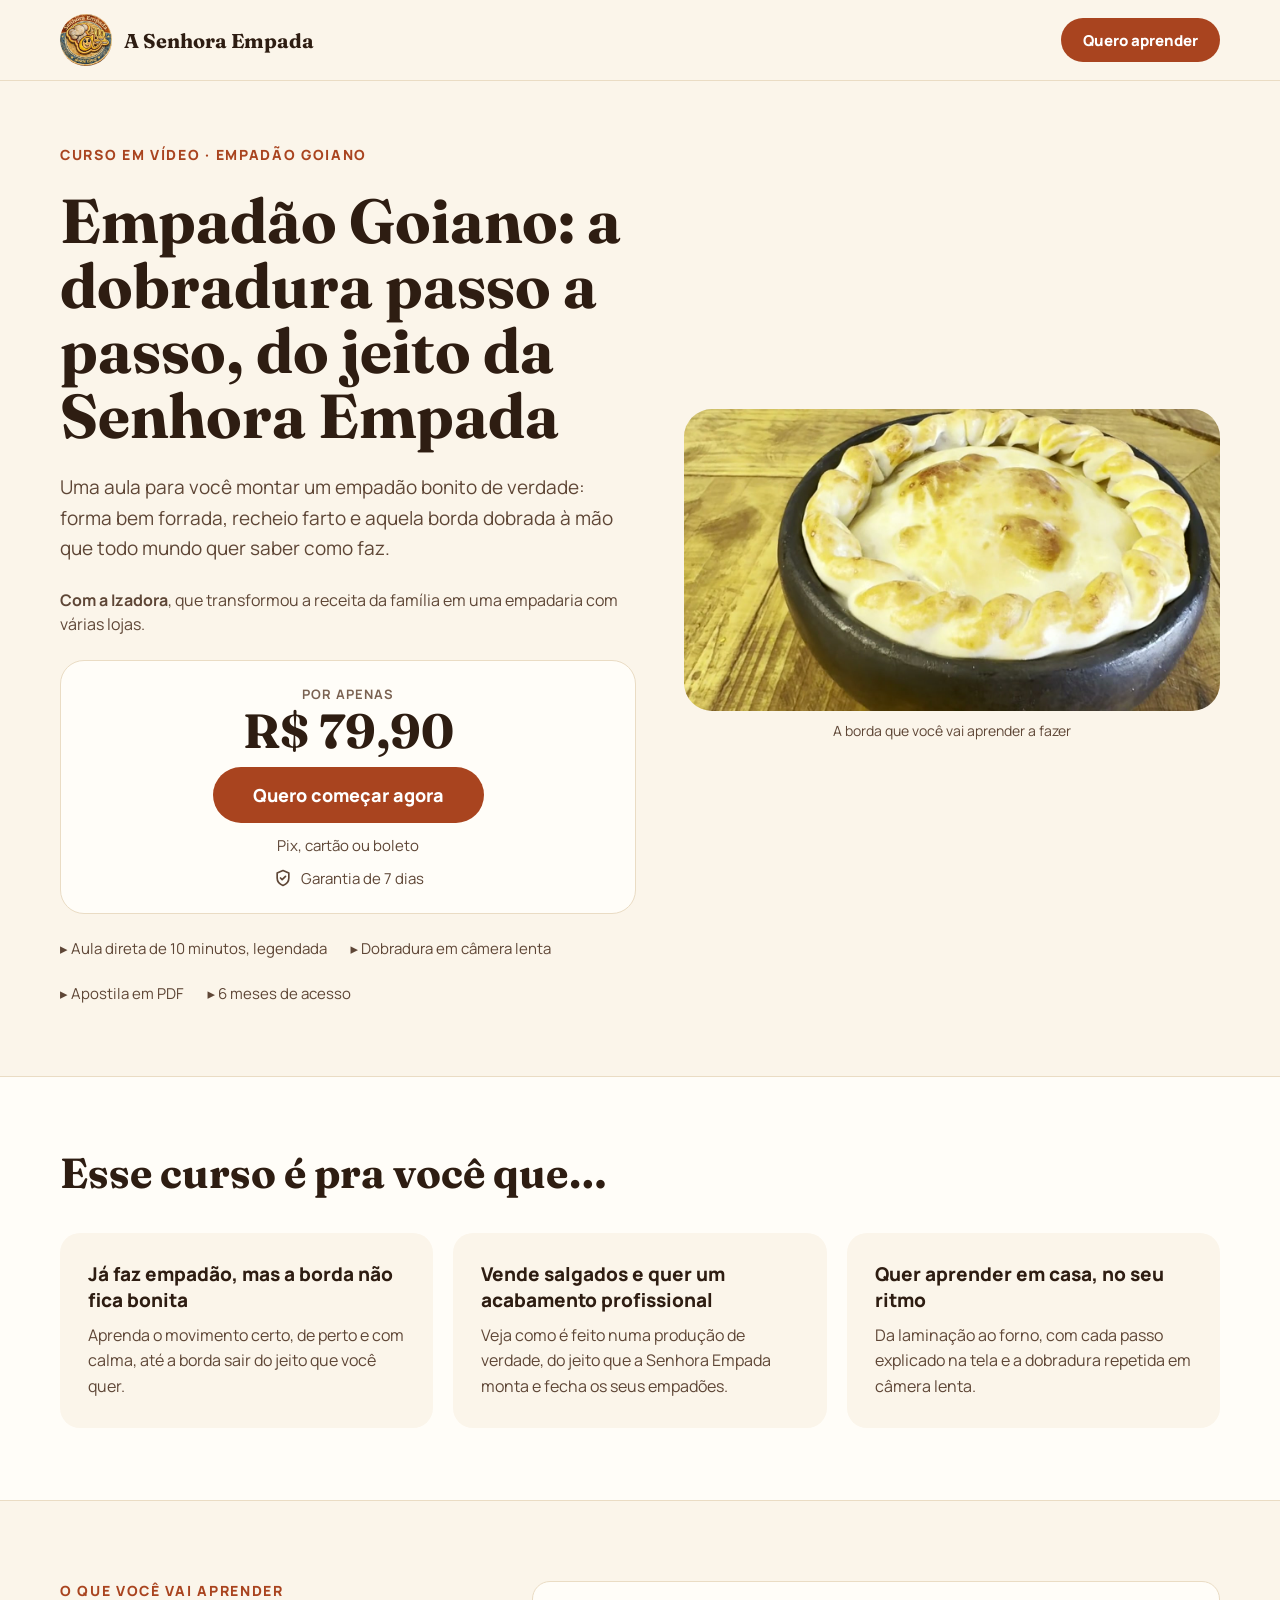
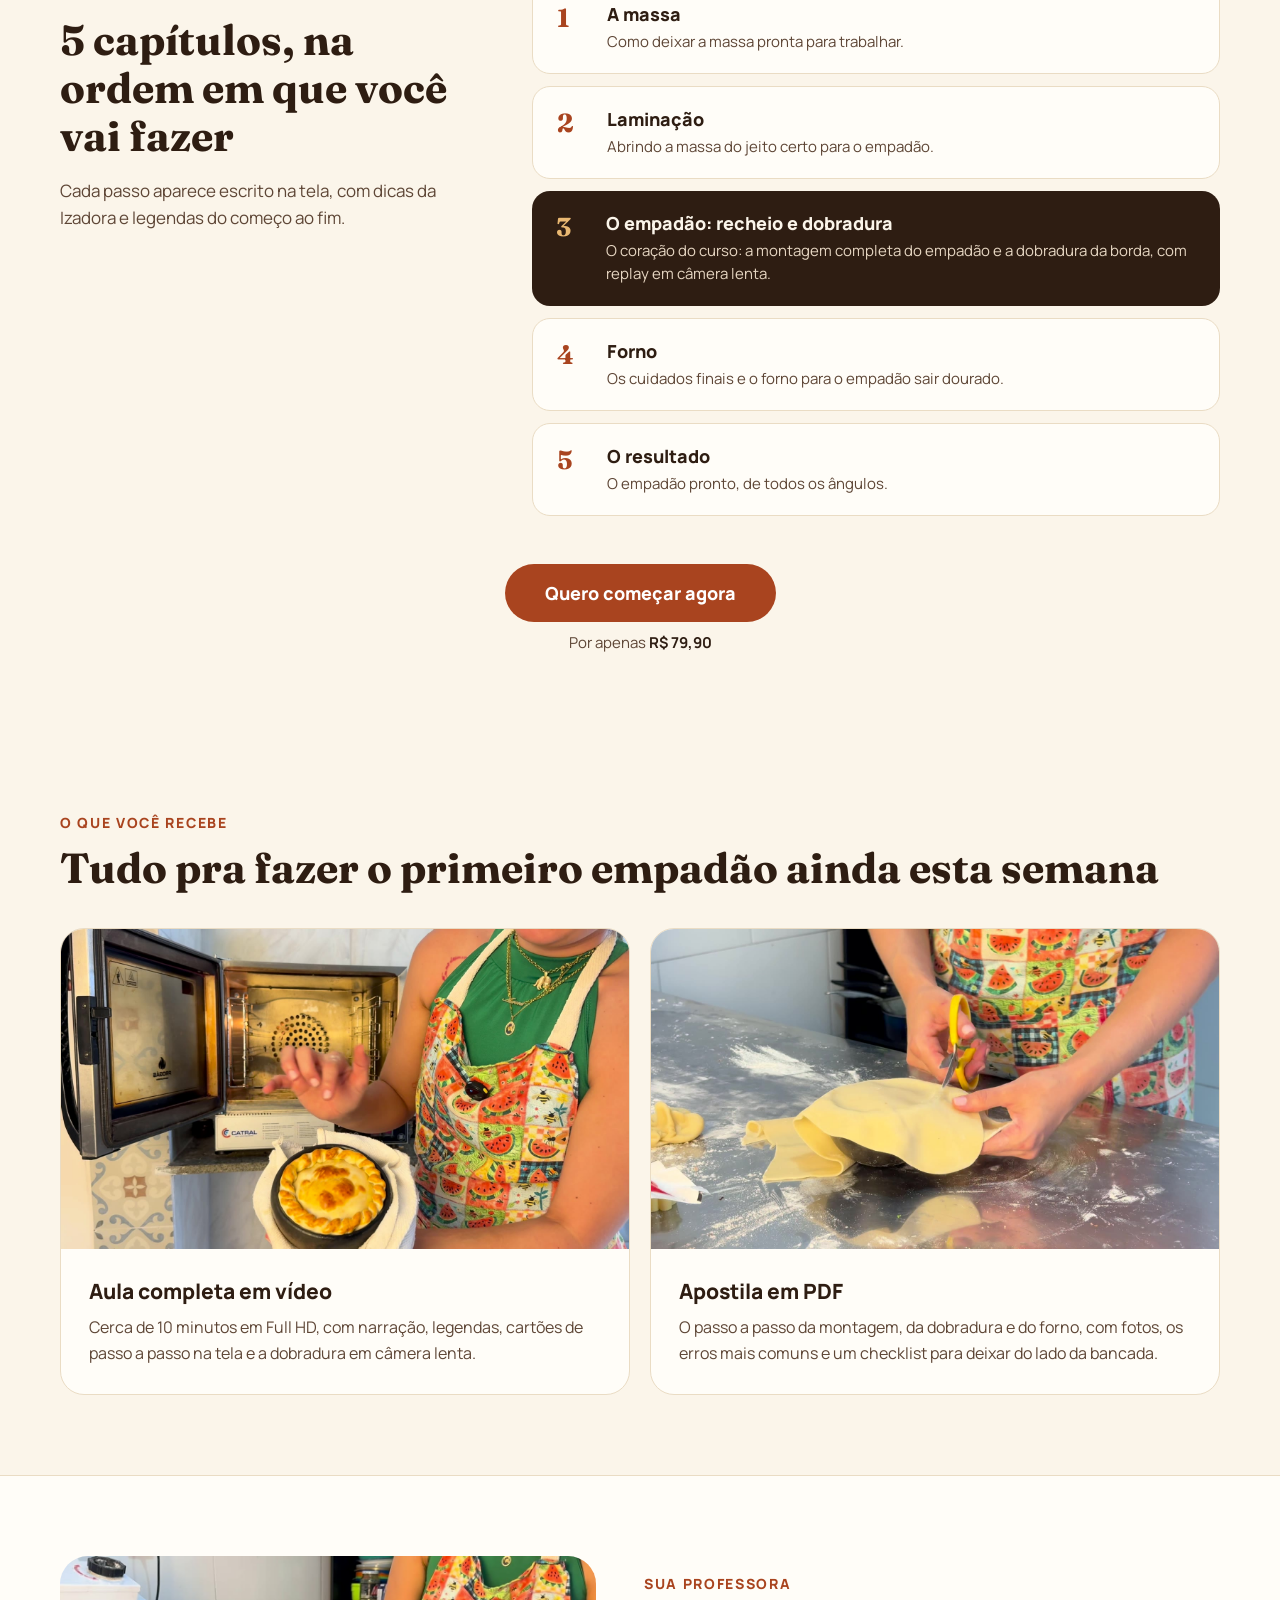
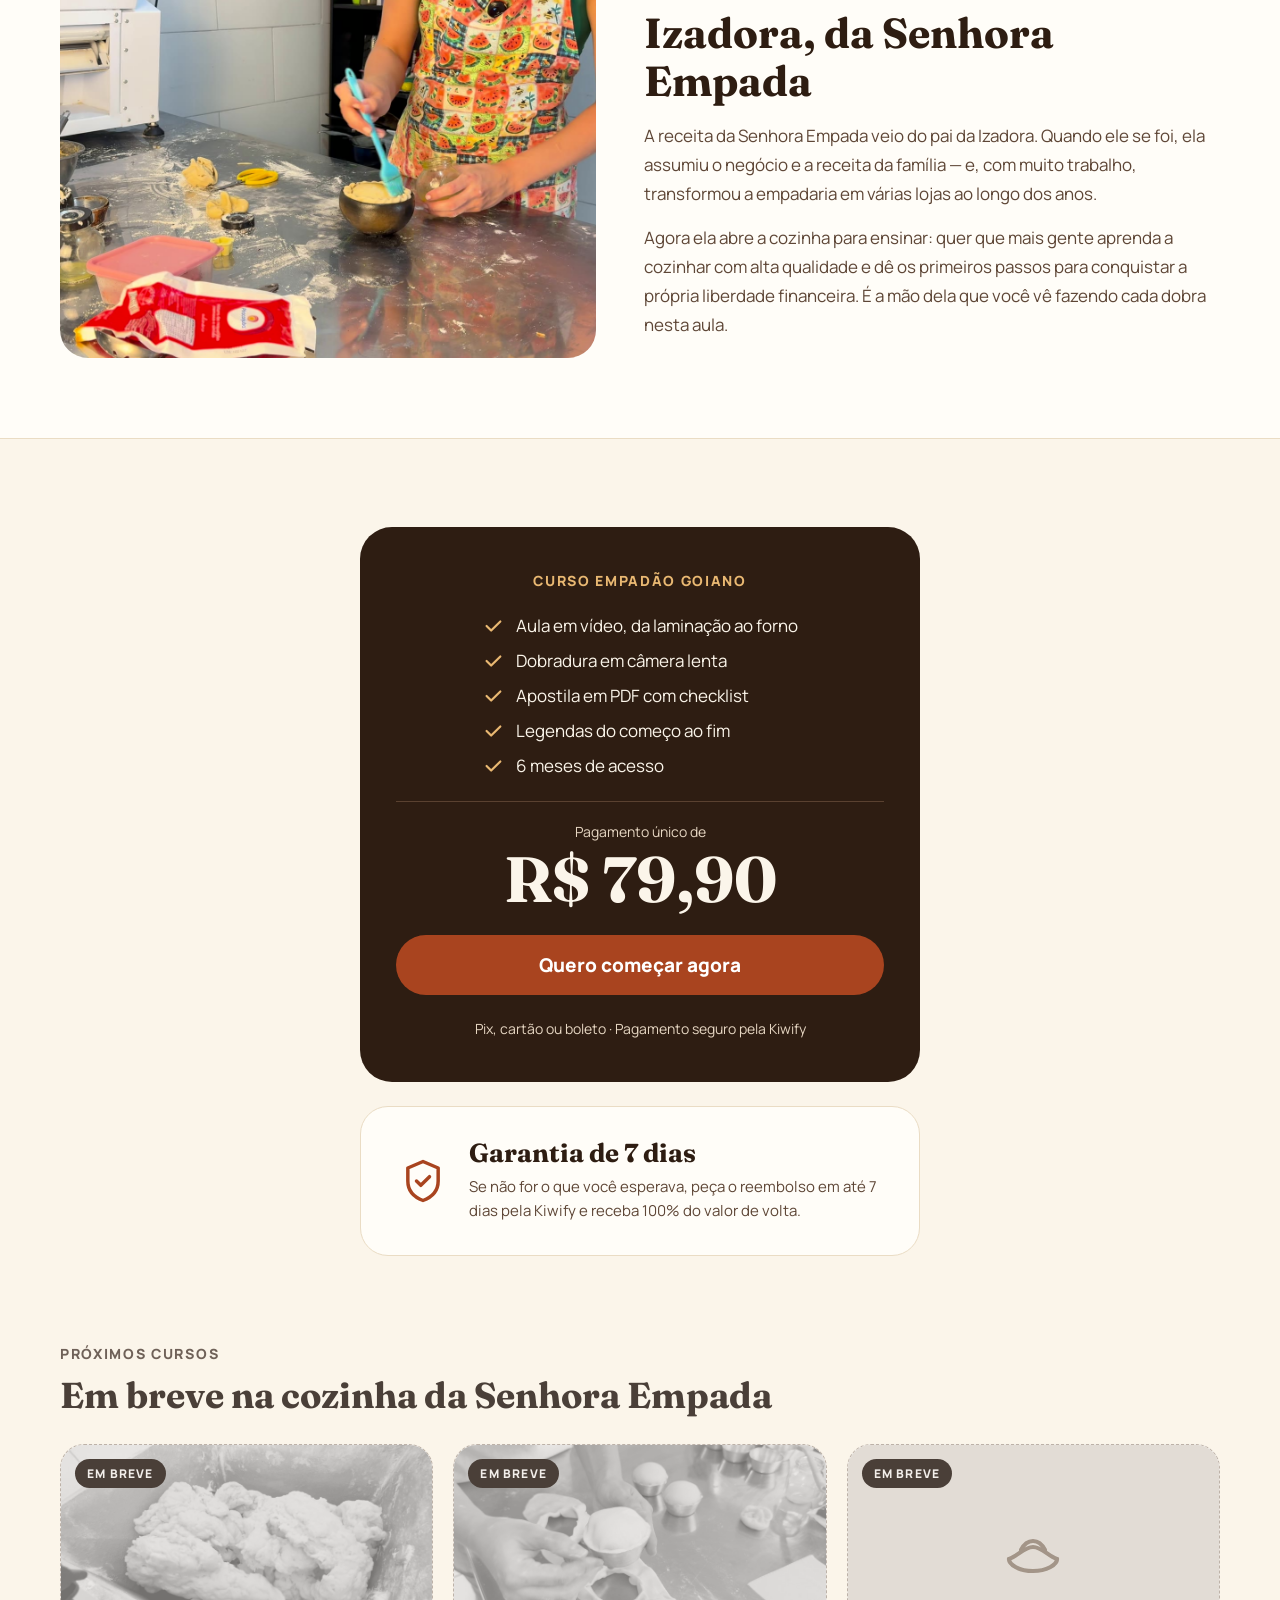
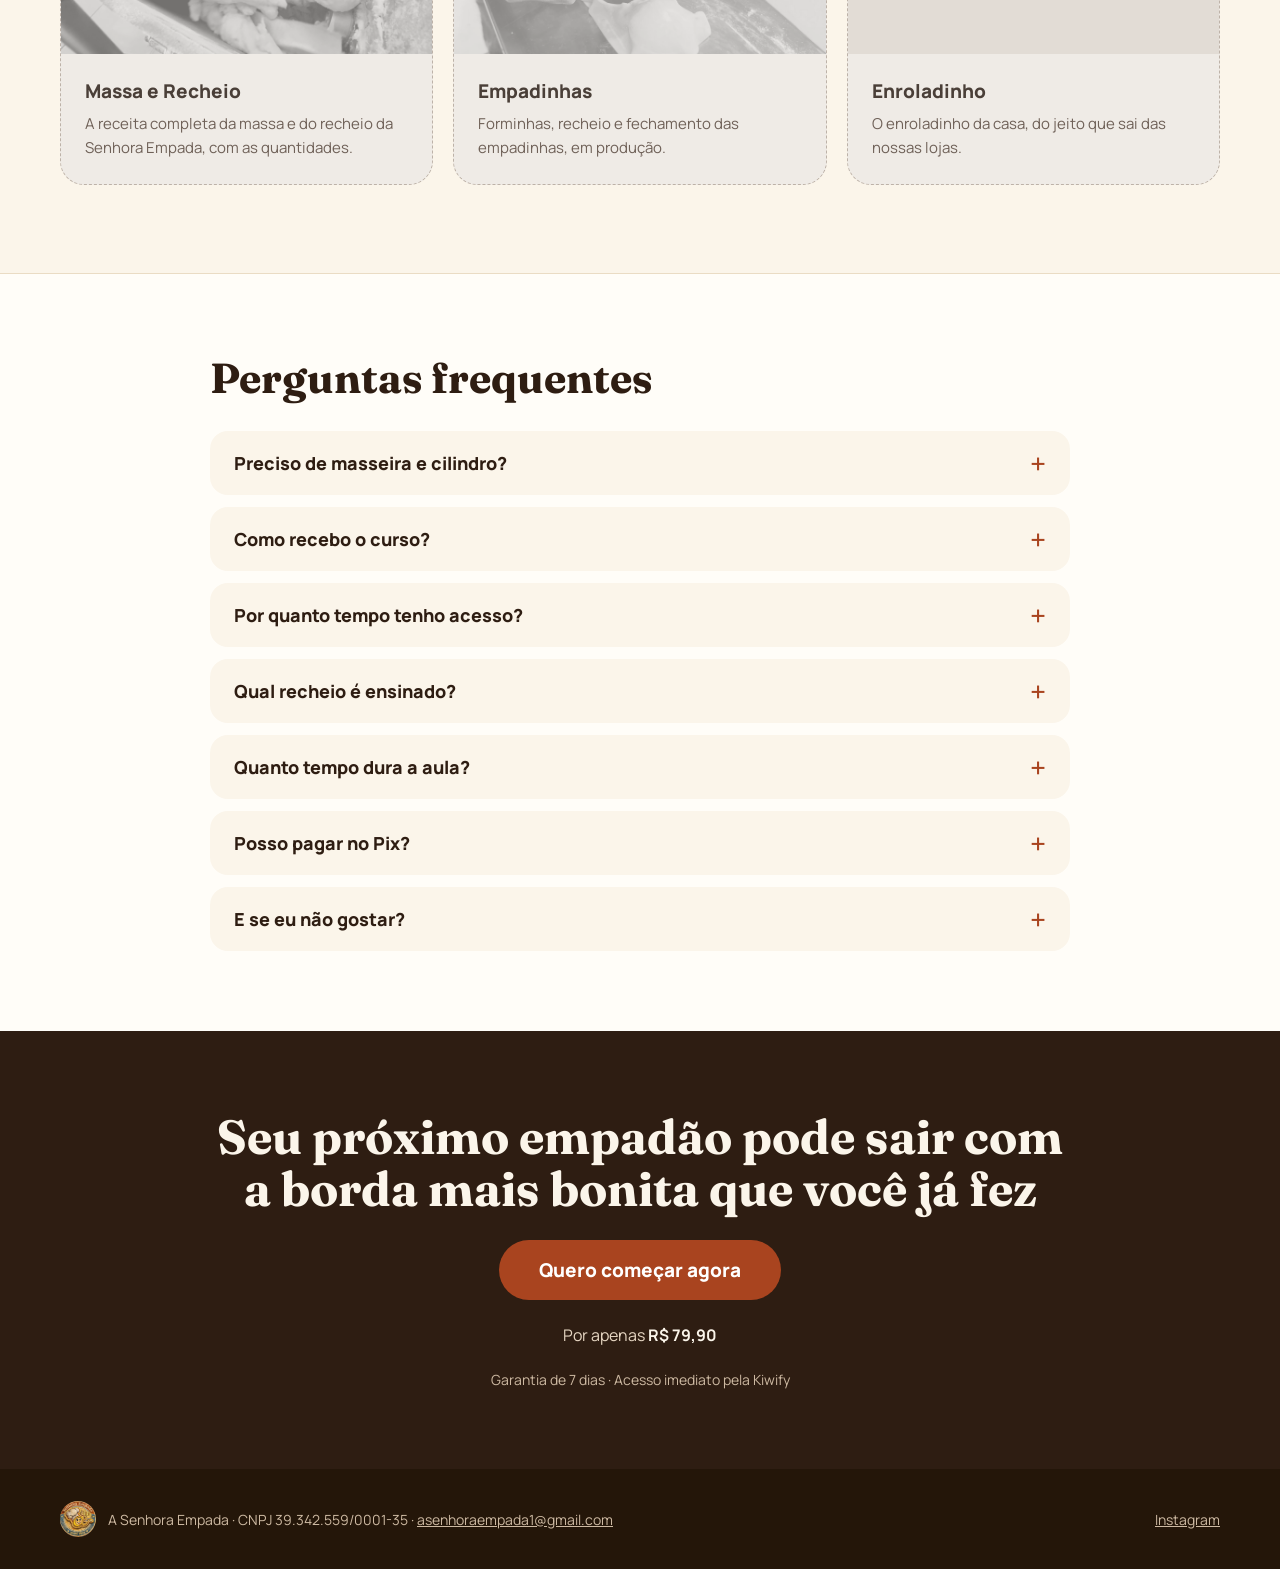
==== index.html @ fdc7f935 "Melhora a oferta no topo, FAQ e barra de compra no celular" ====
<!doctype html>
<html lang="pt-BR">
<head>
<meta charset="utf-8">
<meta name="viewport" content="width=device-width, initial-scale=1">
<title>Curso Empadão Goiano · A Senhora Empada</title>
<meta name="description" content="Aprenda a dobradura do Empadão Goiano passo a passo com a Senhora Empada. Aula em vídeo + apostila em PDF por R$ 79,90.">
<meta property="og:title" content="Curso Empadão Goiano · A Senhora Empada">
<meta property="og:description" content="Aprenda a dobradura do Empadão Goiano passo a passo com a Senhora Empada. Aula em vídeo + apostila em PDF por R$ 79,90.">
<meta property="og:type" content="website">
<meta property="og:image" content="capa.jpg">
<link rel="icon" href="8af0908ff3555fba31a7554260d81e3b.jpg">

<link rel="preconnect" href="https://fonts.googleapis.com">
<link href="https://fonts.googleapis.com/css2?family=Fraunces:opsz,wght@9..144,500;9..144,700&amp;family=Manrope:wght@400;500;700;800&amp;display=swap" rel="stylesheet">
<style>
body{margin:0;background:#FBF5EA}
a{color:#A9441F}a:hover{color:#7E2F12}
details summary{cursor:pointer;list-style:none}
details summary::-webkit-details-marker{display:none}
details[open] .faq-plus{transform:rotate(45deg)}
.faq-plus{transition:transform .2s}
</style>

<style>img{max-width:100%}</style>
<style>@media (max-width: 880px) { .video-topo { order: -1; } }</style>
<!-- Meta Pixel: Curso Empadão - Site -->
<script>
!function(f,b,e,v,n,t,s){if(f.fbq)return;n=f.fbq=function(){n.callMethod?
n.callMethod.apply(n,arguments):n.queue.push(arguments)};
if(!f._fbq)f._fbq=n;n.push=n;n.loaded=!0;n.version='2.0';
n.queue=[];t=b.createElement(e);t.async=!0;
t.src=v;s=b.getElementsByTagName(e)[0];
s.parentNode.insertBefore(t,s)}(window, document,'script',
'https://connect.facebook.net/en_US/fbevents.js');
fbq('init', '2345836776151262');
fbq('init', '2233339330897372'); // pixel da conta de anúncios da Izadora
fbq('track', 'PageView');
fbq('track', 'ViewContent', {content_name: 'Minicurso Empadão Goiano', value: 79.90, currency: 'BRL'});
// clique em qualquer botao que leva ao checkout da Kiwify: conta so no pixel do site.
// O pixel da campanha recebe o inicio de compra da propria Kiwify, ao abrir o checkout; contar aqui tambem duplicaria.
document.addEventListener('click', function (e) {
  var a = e.target.closest && e.target.closest('a[href*="pay.kiwify"]');
  if (a) fbq('trackSingle', '2345836776151262', 'InitiateCheckout', {content_name: 'Minicurso Empadão Goiano', value: 79.90, currency: 'BRL'});
});
</script>
<noscript><img height="1" width="1" style="display:none" alt=""
src="https://www.facebook.com/tr?id=2345836776151262&ev=PageView&noscript=1"></noscript>
<noscript><img height="1" width="1" style="display:none" alt=""
src="https://www.facebook.com/tr?id=2233339330897372&ev=PageView&noscript=1"></noscript>
<!-- Fim do Meta Pixel -->
</head>
<body>
<div style="font-family: 'Manrope', system-ui, sans-serif; color: #2E1D12; background: #FBF5EA; width: 100%; min-height: 100%">

<header style="background: #FBF5EA; border-bottom: 1px solid #EADCC4">
<div style="max-width: 1160px; margin: 0 auto; padding: 14px 24px; display: flex; align-items: center; justify-content: space-between; gap: 16px; flex-wrap: wrap">
<div style="display: flex; align-items: center; gap: 12px">
<img src="8af0908ff3555fba31a7554260d81e3b.jpg" alt="Logo A Senhora Empada" style="width: 52px; height: 52px; border-radius: 50%; object-fit: cover">
<span style="font-family: 'Fraunces', Georgia, serif; font-weight: 700; font-size: 20px">A Senhora Empada</span>
</div>
<a href="https://pay.kiwify.com.br/DZp70lK" style="display: inline-flex; align-items: center; min-height: 44px; padding: 0 22px; border-radius: 999px; background: #A9441F; color: #FFFFFF; font-weight: 800; font-size: 15px; text-decoration: none">Quero aprender</a>
</div>
</header>

<section style="max-width: 1160px; margin: 0 auto; padding: 64px 24px 72px; display: flex; flex-wrap: wrap; gap: 48px; align-items: center">
<div style="flex: 1 1 460px; min-width: 0; display: flex; flex-direction: column; gap: 24px">
<p style="margin: 0; font-weight: 800; font-size: 14px; letter-spacing: 0.12em; text-transform: uppercase; color: #A9441F">Curso em vídeo · Empadão Goiano</p>
<h1 style="margin: 0; font-family: 'Fraunces', Georgia, serif; font-weight: 700; font-size: clamp(40px, 5vw, 62px); line-height: 1.05">Empadão Goiano: a dobradura passo a passo, do jeito da Senhora Empada</h1>
<p style="margin: 0; font-size: 19px; line-height: 1.6; color: #5E4636">Uma aula para você montar um empadão bonito de verdade: forma bem forrada, recheio farto e aquela borda dobrada à mão que todo mundo quer saber como faz.</p>
<p style="margin: 0; font-size: 16px; line-height: 1.5; color: #5E4636"><strong>Com a Izadora</strong>, que transformou a receita da família em uma empadaria com várias lojas.</p>
<div style="display: flex; flex-direction: column; align-items: center; gap: 12px; text-align: center; background: #FFFDF8; border: 1px solid #EADCC4; border-radius: 24px; padding: 24px 20px">
<div style="display: flex; flex-direction: column; align-items: center; gap: 4px">
<span style="font-size: 13px; color: #7A6252; letter-spacing: 0.08em; text-transform: uppercase; font-weight: 700">Por apenas</span>
<span style="font-family: 'Fraunces', Georgia, serif; font-weight: 700; font-size: 48px; line-height: 1; color: #2E1D12">R$ 79,90</span>
</div>
<a href="https://pay.kiwify.com.br/DZp70lK" style="display: inline-flex; align-items: center; justify-content: center; min-height: 56px; padding: 0 40px; border-radius: 999px; background: #A9441F; color: #FFFFFF; font-weight: 800; font-size: 18px; text-decoration: none">Quero começar agora</a>
<span style="font-size: 15px; color: #5E4636">Pix, cartão ou boleto</span>
<span style="display: inline-flex; align-items: center; gap: 8px; font-size: 15px; color: #5E4636">
<svg width="20" height="20" viewBox="0 0 24 24" fill="none" stroke="#5E4636" stroke-width="2" stroke-linecap="round" stroke-linejoin="round" aria-hidden="true"><path d="M12 3l7 3v6c0 4.5-3 7.5-7 9-4-1.5-7-4.5-7-9V6z"></path><path d="M9 12l2 2 4-4"></path></svg>
Garantia de 7 dias
</span>
</div>
<div style="display: flex; flex-wrap: wrap; gap: 24px; font-size: 15px; color: #5E4636">
<span>▸ Aula direta de 10 minutos, legendada</span>
<span>▸ Dobradura em câmera lenta</span>
<span>▸ Apostila em PDF</span>
<span>▸ 6 meses de acesso</span>
</div>
</div>
<div class="video-topo" style="flex: 1 1 420px; min-width: 0">
<figure style="margin: 0; display: flex; flex-direction: column; gap: 10px">
<video src="teaser.mp4" poster="teaser-capa.jpg" autoplay muted loop playsinline preload="metadata" aria-label="O empadão com a borda dobrada à mão, pronto" style="width: 100%; aspect-ratio: 16 / 9; object-fit: cover; border-radius: 28px; display: block; background: #2E1D12"></video>
<figcaption style="font-size: 14px; color: #5E4636; text-align: center">A borda que você vai aprender a fazer</figcaption>
</figure>
</div>
</section>

<section style="background: #FFFDF8; border-top: 1px solid #EADCC4; border-bottom: 1px solid #EADCC4">
<div style="max-width: 1160px; margin: 0 auto; padding: 72px 24px; display: flex; flex-direction: column; gap: 36px">
<h2 style="margin: 0; font-family: 'Fraunces', Georgia, serif; font-size: clamp(30px, 3.4vw, 42px); line-height: 1.15; max-width: 720px">Esse curso é pra você que…</h2>
<div style="display: grid; grid-template-columns: repeat(auto-fit, minmax(260px, 1fr)); gap: 20px">
<div style="background: #FBF5EA; border-radius: 20px; padding: 28px; display: flex; flex-direction: column; gap: 10px">
<h3 style="margin: 0; font-size: 19px; font-weight: 800">Já faz empadão, mas a borda não fica bonita</h3>
<p style="margin: 0; font-size: 16px; line-height: 1.6; color: #5E4636">Aprenda o movimento certo, de perto e com calma, até a borda sair do jeito que você quer.</p>
</div>
<div style="background: #FBF5EA; border-radius: 20px; padding: 28px; display: flex; flex-direction: column; gap: 10px">
<h3 style="margin: 0; font-size: 19px; font-weight: 800">Vende salgados e quer um acabamento profissional</h3>
<p style="margin: 0; font-size: 16px; line-height: 1.6; color: #5E4636">Veja como é feito numa produção de verdade, do jeito que a Senhora Empada monta e fecha os seus empadões.</p>
</div>
<div style="background: #FBF5EA; border-radius: 20px; padding: 28px; display: flex; flex-direction: column; gap: 10px">
<h3 style="margin: 0; font-size: 19px; font-weight: 800">Quer aprender em casa, no seu ritmo</h3>
<p style="margin: 0; font-size: 16px; line-height: 1.6; color: #5E4636">Da laminação ao forno, com cada passo explicado na tela e a dobradura repetida em câmera lenta.</p>
</div>
</div>
</div>
</section>

<section style="max-width: 1160px; margin: 0 auto; padding: 80px 24px; display: flex; flex-wrap: wrap; gap: 48px">
<div style="flex: 1 1 340px; min-width: 0; display: flex; flex-direction: column; gap: 16px">
<p style="margin: 0; font-weight: 800; font-size: 14px; letter-spacing: 0.12em; text-transform: uppercase; color: #A9441F">O que você vai aprender</p>
<h2 style="margin: 0; font-family: 'Fraunces', Georgia, serif; font-size: clamp(30px, 3.4vw, 42px); line-height: 1.15">5 capítulos, na ordem em que você vai fazer</h2>
<p style="margin: 0; font-size: 17px; line-height: 1.6; color: #5E4636">Cada passo aparece escrito na tela, com dicas da Izadora e legendas do começo ao fim.</p>
</div>
<ol style="flex: 2 1 520px; min-width: 0; margin: 0; padding: 0; list-style: none; display: flex; flex-direction: column; gap: 12px">
<li style="display: flex; gap: 18px; align-items: flex-start; background: #FFFDF8; border: 1px solid #EADCC4; border-radius: 18px; padding: 20px 24px">
<span style="font-family: 'Fraunces', Georgia, serif; font-weight: 700; font-size: 26px; color: #A9441F; min-width: 32px">1</span>
<div><h3 style="margin: 0 0 4px; font-size: 18px; font-weight: 800">A massa</h3><p style="margin: 0; font-size: 15px; line-height: 1.55; color: #5E4636">Como deixar a massa pronta para trabalhar.</p></div>
</li>
<li style="display: flex; gap: 18px; align-items: flex-start; background: #FFFDF8; border: 1px solid #EADCC4; border-radius: 18px; padding: 20px 24px">
<span style="font-family: 'Fraunces', Georgia, serif; font-weight: 700; font-size: 26px; color: #A9441F; min-width: 32px">2</span>
<div><h3 style="margin: 0 0 4px; font-size: 18px; font-weight: 800">Laminação</h3><p style="margin: 0; font-size: 15px; line-height: 1.55; color: #5E4636">Abrindo a massa do jeito certo para o empadão.</p></div>
</li>
<li style="display: flex; gap: 18px; align-items: flex-start; background: #2E1D12; border-radius: 18px; padding: 20px 24px; color: #FBF5EA">
<span style="font-family: 'Fraunces', Georgia, serif; font-weight: 700; font-size: 26px; color: #E9B872; min-width: 32px">3</span>
<div><h3 style="margin: 0 0 4px; font-size: 18px; font-weight: 800">O empadão: recheio e dobradura</h3><p style="margin: 0; font-size: 15px; line-height: 1.55; color: #E6D6C2">O coração do curso: a montagem completa do empadão e a dobradura da borda, com replay em câmera lenta.</p></div>
</li>
<li style="display: flex; gap: 18px; align-items: flex-start; background: #FFFDF8; border: 1px solid #EADCC4; border-radius: 18px; padding: 20px 24px">
<span style="font-family: 'Fraunces', Georgia, serif; font-weight: 700; font-size: 26px; color: #A9441F; min-width: 32px">4</span>
<div><h3 style="margin: 0 0 4px; font-size: 18px; font-weight: 800">Forno</h3><p style="margin: 0; font-size: 15px; line-height: 1.55; color: #5E4636">Os cuidados finais e o forno para o empadão sair dourado.</p></div>
</li>
<li style="display: flex; gap: 18px; align-items: flex-start; background: #FFFDF8; border: 1px solid #EADCC4; border-radius: 18px; padding: 20px 24px">
<span style="font-family: 'Fraunces', Georgia, serif; font-weight: 700; font-size: 26px; color: #A9441F; min-width: 32px">5</span>
<div><h3 style="margin: 0 0 4px; font-size: 18px; font-weight: 800">O resultado</h3><p style="margin: 0; font-size: 15px; line-height: 1.55; color: #5E4636">O empadão pronto, de todos os ângulos.</p></div>
</li>
</ol>
</section>

<div style="max-width: 1160px; margin: -32px auto 0; padding: 0 24px 80px; display: flex; flex-direction: column; align-items: center; gap: 10px; text-align: center">
<a href="https://pay.kiwify.com.br/DZp70lK" style="display: inline-flex; align-items: center; justify-content: center; min-height: 58px; padding: 0 40px; border-radius: 999px; background: #A9441F; color: #FFFFFF; font-weight: 800; font-size: 18px; text-decoration: none">Quero começar agora</a>
<span style="font-size: 15px; color: #5E4636">Por apenas <strong style="color: #2E1D12">R$ 79,90</strong></span>
</div>



<section style="max-width: 1160px; margin: 0 auto; padding: 80px 24px; display: flex; flex-direction: column; gap: 36px">
<div style="display: flex; flex-direction: column; gap: 12px">
<p style="margin: 0; font-weight: 800; font-size: 14px; letter-spacing: 0.12em; text-transform: uppercase; color: #A9441F">O que você recebe</p>
<h2 style="margin: 0; font-family: 'Fraunces', Georgia, serif; font-size: clamp(30px, 3.4vw, 42px); line-height: 1.15">Tudo pra fazer o primeiro empadão ainda esta semana</h2>
</div>
<div style="display: grid; grid-template-columns: repeat(auto-fit, minmax(300px, 1fr)); gap: 20px">
<div style="background: #FFFDF8; border: 1px solid #EADCC4; border-radius: 24px; overflow: hidden; display: flex; flex-direction: column">
<img src="36023c502fd8059afc4d418bd94dae25.jpg" alt="Empadão saindo do forno" style="width: 100%; aspect-ratio: 16 / 9; object-fit: cover; display: block">
<div style="padding: 28px; display: flex; flex-direction: column; gap: 10px">
<h3 style="margin: 0; font-size: 21px; font-weight: 800">Aula completa em vídeo</h3>
<p style="margin: 0; font-size: 16px; line-height: 1.6; color: #5E4636">Cerca de 10 minutos em Full HD, com narração, legendas, cartões de passo a passo na tela e a dobradura em câmera lenta.</p>
</div>
</div>
<div style="background: #FFFDF8; border: 1px solid #EADCC4; border-radius: 24px; overflow: hidden; display: flex; flex-direction: column">
<img src="122dfdfa416d68c0aa4b01b39ade6f4a.jpg" alt="Izadora cortando o excesso de massa em volta da forma do empadão" style="width: 100%; aspect-ratio: 16 / 9; object-fit: cover; display: block">
<div style="padding: 28px; display: flex; flex-direction: column; gap: 10px">
<h3 style="margin: 0; font-size: 21px; font-weight: 800">Apostila em PDF</h3>
<p style="margin: 0; font-size: 16px; line-height: 1.6; color: #5E4636">O passo a passo da montagem, da dobradura e do forno, com fotos, os erros mais comuns e um checklist para deixar do lado da bancada.</p>
</div>
</div>
</div>
</section>

<section style="background: #FFFDF8; border-top: 1px solid #EADCC4; border-bottom: 1px solid #EADCC4">
<div style="max-width: 1160px; margin: 0 auto; padding: 80px 24px; display: flex; flex-wrap: wrap; gap: 48px; align-items: center">
<div style="flex: 1 1 380px; min-width: 0">
<img src="80ca5e9646c4a721677b0f97a987c994.jpg" alt="Izadora de avental pincelando o empadão na cozinha" style="width: 100%; aspect-ratio: 4 / 3; object-fit: cover; border-radius: 28px; display: block">
</div>
<div style="flex: 1 1 420px; min-width: 0; display: flex; flex-direction: column; gap: 16px">
<p style="margin: 0; font-weight: 800; font-size: 14px; letter-spacing: 0.12em; text-transform: uppercase; color: #A9441F">Sua professora</p>
<h2 style="margin: 0; font-family: 'Fraunces', Georgia, serif; font-size: clamp(30px, 3.4vw, 42px); line-height: 1.15">Izadora, da Senhora Empada</h2>
<p style="margin: 0; font-size: 17px; line-height: 1.7; color: #5E4636">A receita da Senhora Empada veio do pai da Izadora. Quando ele se foi, ela assumiu o negócio e a receita da família — e, com muito trabalho, transformou a empadaria em várias lojas ao longo dos anos.</p>
<p style="margin: 0; font-size: 17px; line-height: 1.7; color: #5E4636">Agora ela abre a cozinha para ensinar: quer que mais gente aprenda a cozinhar com alta qualidade e dê os primeiros passos para conquistar a própria liberdade financeira. É a mão dela que você vê fazendo cada dobra nesta aula.</p>
</div>
</div>
</section>

<section id="oferta" style="max-width: 1160px; margin: 0 auto; padding: 88px 24px; display: flex; flex-direction: column; align-items: center; gap: 24px">
<div style="width: 100%; max-width: 560px; background: #2E1D12; color: #FBF5EA; border-radius: 32px; padding: 44px 36px; display: flex; flex-direction: column; align-items: center; gap: 24px; text-align: center; box-sizing: border-box">
<p style="margin: 0; font-weight: 800; font-size: 14px; letter-spacing: 0.12em; text-transform: uppercase; color: #E9B872">Curso Empadão Goiano</p>
<ul style="margin: 0; padding: 0; list-style: none; display: flex; flex-direction: column; gap: 12px; font-size: 17px; text-align: left">
<li style="display: flex; gap: 12px; align-items: center"><svg width="22" height="22" viewBox="0 0 24 24" fill="none" stroke="#E9B872" stroke-width="2.4" stroke-linecap="round" stroke-linejoin="round" aria-hidden="true"><path d="M5 12l5 5L20 7"></path></svg>Aula em vídeo, da laminação ao forno</li>
<li style="display: flex; gap: 12px; align-items: center"><svg width="22" height="22" viewBox="0 0 24 24" fill="none" stroke="#E9B872" stroke-width="2.4" stroke-linecap="round" stroke-linejoin="round" aria-hidden="true"><path d="M5 12l5 5L20 7"></path></svg>Dobradura em câmera lenta</li>
<li style="display: flex; gap: 12px; align-items: center"><svg width="22" height="22" viewBox="0 0 24 24" fill="none" stroke="#E9B872" stroke-width="2.4" stroke-linecap="round" stroke-linejoin="round" aria-hidden="true"><path d="M5 12l5 5L20 7"></path></svg>Apostila em PDF com checklist</li>
<li style="display: flex; gap: 12px; align-items: center"><svg width="22" height="22" viewBox="0 0 24 24" fill="none" stroke="#E9B872" stroke-width="2.4" stroke-linecap="round" stroke-linejoin="round" aria-hidden="true"><path d="M5 12l5 5L20 7"></path></svg>Legendas do começo ao fim</li>
<li style="display: flex; gap: 12px; align-items: center"><svg width="22" height="22" viewBox="0 0 24 24" fill="none" stroke="#E9B872" stroke-width="2.4" stroke-linecap="round" stroke-linejoin="round" aria-hidden="true"><path d="M5 12l5 5L20 7"></path></svg>6 meses de acesso</li>
</ul>
<div style="width: 100%; display: flex; flex-direction: column; align-items: center; gap: 6px; padding-top: 20px; border-top: 1px solid #5A4130">
<span style="font-size: 14px; color: #E6D6C2">Pagamento único de</span>
<span style="font-family: 'Fraunces', Georgia, serif; font-weight: 700; font-size: 64px; line-height: 1">R$ 79,90</span>
</div>
<a href="https://pay.kiwify.com.br/DZp70lK" style="width: 100%; display: flex; align-items: center; justify-content: center; min-height: 60px; border-radius: 999px; background: #A9441F; color: #FFFFFF; font-weight: 800; font-size: 19px; text-decoration: none">Quero começar agora</a>
<span style="font-size: 14px; color: #E6D6C2">Pix, cartão ou boleto · Pagamento seguro pela Kiwify</span>
</div>
<div style="width: 100%; max-width: 560px; background: #FFFDF8; border: 1px solid #EADCC4; border-radius: 28px; padding: 32px 36px; display: flex; gap: 20px; align-items: center; box-sizing: border-box">
<svg width="52" height="52" viewBox="0 0 24 24" fill="none" stroke="#A9441F" stroke-width="1.6" stroke-linecap="round" stroke-linejoin="round" aria-hidden="true" style="flex: 0 0 auto"><path d="M12 3l7 3v6c0 4.5-3 7.5-7 9-4-1.5-7-4.5-7-9V6z"></path><path d="M9 12l2 2 4-4"></path></svg>
<div style="display: flex; flex-direction: column; gap: 6px">
<h2 style="margin: 0; font-family: 'Fraunces', Georgia, serif; font-size: 26px; line-height: 1.15">Garantia de 7 dias</h2>
<p style="margin: 0; font-size: 15px; line-height: 1.6; color: #5E4636">Se não for o que você esperava, peça o reembolso em até 7 dias pela Kiwify e receba 100% do valor de volta.</p>
</div>
</div>
</section>


<section style="max-width: 1160px; margin: 0 auto; padding: 0 24px 88px; display: flex; flex-direction: column; gap: 28px">
<div style="display: flex; flex-direction: column; gap: 12px">
<p style="margin: 0; font-weight: 800; font-size: 14px; letter-spacing: 0.12em; text-transform: uppercase; color: #6F6158">Próximos cursos</p>
<h2 style="margin: 0; font-family: 'Fraunces', Georgia, serif; font-size: clamp(28px, 3vw, 36px); line-height: 1.15; color: #4A3F38">Em breve na cozinha da Senhora Empada</h2>
</div>
<div style="display: grid; grid-template-columns: repeat(auto-fit, minmax(260px, 1fr)); gap: 20px">
<div style="background: #EFEBE6; border: 1px dashed #BDB2A8; border-radius: 24px; overflow: hidden; display: flex; flex-direction: column">
<div style="position: relative">
<img src="6522b240d69472136548cc10457a69f6.jpg" alt="Massa sendo batida na masseira" style="width: 100%; aspect-ratio: 16 / 9; object-fit: cover; display: block; filter: grayscale(1) contrast(0.9); opacity: 0.55">
<span style="position: absolute; top: 14px; left: 14px; background: #4A3F38; color: #F2EEEA; font-size: 12px; font-weight: 800; letter-spacing: 0.1em; text-transform: uppercase; padding: 6px 12px; border-radius: 999px">Em breve</span>
</div>
<div style="padding: 24px; display: flex; flex-direction: column; gap: 8px">
<h3 style="margin: 0; font-size: 19px; font-weight: 800; color: #4A3F38">Massa e Recheio</h3>
<p style="margin: 0; font-size: 15px; line-height: 1.6; color: #6F6158">A receita completa da massa e do recheio da Senhora Empada, com as quantidades.</p>
</div>
</div>
<div style="background: #EFEBE6; border: 1px dashed #BDB2A8; border-radius: 24px; overflow: hidden; display: flex; flex-direction: column">
<div style="position: relative">
<img src="b5bd6b5e9e221c4b7725a9c689bb9bda.jpg" alt="Empadinhas sendo fechadas na bancada" style="width: 100%; aspect-ratio: 16 / 9; object-fit: cover; display: block; filter: grayscale(1) contrast(0.9); opacity: 0.55">
<span style="position: absolute; top: 14px; left: 14px; background: #4A3F38; color: #F2EEEA; font-size: 12px; font-weight: 800; letter-spacing: 0.1em; text-transform: uppercase; padding: 6px 12px; border-radius: 999px">Em breve</span>
</div>
<div style="padding: 24px; display: flex; flex-direction: column; gap: 8px">
<h3 style="margin: 0; font-size: 19px; font-weight: 800; color: #4A3F38">Empadinhas</h3>
<p style="margin: 0; font-size: 15px; line-height: 1.6; color: #6F6158">Forminhas, recheio e fechamento das empadinhas, em produção.</p>
</div>
</div>
<div style="background: #EFEBE6; border: 1px dashed #BDB2A8; border-radius: 24px; overflow: hidden; display: flex; flex-direction: column">
<div style="position: relative; aspect-ratio: 16 / 9; display: flex; align-items: center; justify-content: center; background: #E2DCD5">
<svg width="72" height="72" viewBox="0 0 24 24" fill="none" stroke="#A39588" stroke-width="1.4" stroke-linecap="round" stroke-linejoin="round" aria-hidden="true"><path d="M4 15c3-1 5-4 8-4s5 3 8 4"></path><path d="M4 15c0 2 3.5 4 8 4s8-2 8-4"></path><path d="M8 12c1-2 2.5-3 4-3s3 1 4 3"></path></svg>
<span style="position: absolute; top: 14px; left: 14px; background: #4A3F38; color: #F2EEEA; font-size: 12px; font-weight: 800; letter-spacing: 0.1em; text-transform: uppercase; padding: 6px 12px; border-radius: 999px">Em breve</span>
</div>
<div style="padding: 24px; display: flex; flex-direction: column; gap: 8px">
<h3 style="margin: 0; font-size: 19px; font-weight: 800; color: #4A3F38">Enroladinho</h3>
<p style="margin: 0; font-size: 15px; line-height: 1.6; color: #6F6158">O enroladinho da casa, do jeito que sai das nossas lojas.</p>
</div>
</div>
</div>
</section>
<section style="background: #FFFDF8; border-top: 1px solid #EADCC4">
<div style="max-width: 860px; margin: 0 auto; padding: 80px 24px; display: flex; flex-direction: column; gap: 28px">
<h2 style="margin: 0; font-family: 'Fraunces', Georgia, serif; font-size: clamp(30px, 3.4vw, 42px); line-height: 1.15">Perguntas frequentes</h2>
<div style="display: flex; flex-direction: column; gap: 12px">
<details style="background: #FBF5EA; border-radius: 18px; padding: 0 24px">
<summary style="min-height: 64px; display: flex; align-items: center; justify-content: space-between; gap: 16px; font-size: 18px; font-weight: 800">Preciso de masseira e cilindro?<span class="faq-plus" aria-hidden="true" style="font-size: 28px; color: #A9441F; font-weight: 500">+</span></summary>
<p style="margin: 0 0 22px; font-size: 16px; line-height: 1.65; color: #5E4636">Na aula a massa é batida na masseira e aberta no cilindro, como na nossa produção. Em casa, dá para sovar à mão e abrir com rolo: muda o esforço, não a técnica da dobradura.</p>
</details>
<details style="background: #FBF5EA; border-radius: 18px; padding: 0 24px">
<summary style="min-height: 64px; display: flex; align-items: center; justify-content: space-between; gap: 16px; font-size: 18px; font-weight: 800">Como recebo o curso?<span class="faq-plus" aria-hidden="true" style="font-size: 28px; color: #A9441F; font-weight: 500">+</span></summary>
<p style="margin: 0 0 22px; font-size: 16px; line-height: 1.65; color: #5E4636">Logo após a confirmação do pagamento, a Kiwify envia o acesso para o seu e-mail. A aula e o PDF ficam na área de membros.</p>
</details>
<details style="background: #FBF5EA; border-radius: 18px; padding: 0 24px">
<summary style="min-height: 64px; display: flex; align-items: center; justify-content: space-between; gap: 16px; font-size: 18px; font-weight: 800">Por quanto tempo tenho acesso?<span class="faq-plus" aria-hidden="true" style="font-size: 28px; color: #A9441F; font-weight: 500">+</span></summary>
<p style="margin: 0 0 22px; font-size: 16px; line-height: 1.65; color: #5E4636">Você tem 6 meses de acesso à aula e à apostila, para assistir quantas vezes quiser.</p>
</details>
<details style="background: #FBF5EA; border-radius: 18px; padding: 0 24px">
<summary style="min-height: 64px; display: flex; align-items: center; justify-content: space-between; gap: 16px; font-size: 18px; font-weight: 800">Qual recheio é ensinado?<span class="faq-plus" aria-hidden="true" style="font-size: 28px; color: #A9441F; font-weight: 500">+</span></summary>
<p style="margin: 0 0 22px; font-size: 16px; line-height: 1.65; color: #5E4636">O foco deste curso é a montagem e a dobradura, que servem para qualquer recheio. A receita completa da massa e do recheio, com as quantidades, vem no curso Massa e Recheio, que chega em breve.</p>
</details>
<details style="background: #FBF5EA; border-radius: 18px; padding: 0 24px">
<summary style="min-height: 64px; display: flex; align-items: center; justify-content: space-between; gap: 16px; font-size: 18px; font-weight: 800">Quanto tempo dura a aula?<span class="faq-plus" aria-hidden="true" style="font-size: 28px; color: #A9441F; font-weight: 500">+</span></summary>
<p style="margin: 0 0 22px; font-size: 16px; line-height: 1.65; color: #5E4636">Cerca de 10 minutos, direto ao ponto, com a dobradura repetida em câmera lenta. Durante os 6 meses de acesso, você pode rever quantas vezes quiser enquanto treina na bancada.</p>
</details>
<details style="background: #FBF5EA; border-radius: 18px; padding: 0 24px">
<summary style="min-height: 64px; display: flex; align-items: center; justify-content: space-between; gap: 16px; font-size: 18px; font-weight: 800">Posso pagar no Pix?<span class="faq-plus" aria-hidden="true" style="font-size: 28px; color: #A9441F; font-weight: 500">+</span></summary>
<p style="margin: 0 0 22px; font-size: 16px; line-height: 1.65; color: #5E4636">Sim. O pagamento é único, de R$ 79,90, por Pix, cartão ou boleto. No checkout, toque em Pix e pague pelo aplicativo do seu banco.</p>
</details>
<details style="background: #FBF5EA; border-radius: 18px; padding: 0 24px">
<summary style="min-height: 64px; display: flex; align-items: center; justify-content: space-between; gap: 16px; font-size: 18px; font-weight: 800">E se eu não gostar?<span class="faq-plus" aria-hidden="true" style="font-size: 28px; color: #A9441F; font-weight: 500">+</span></summary>
<p style="margin: 0 0 22px; font-size: 16px; line-height: 1.65; color: #5E4636">Você tem 7 dias de garantia. Peça o reembolso pela Kiwify dentro desse prazo e recebe todo o valor de volta.</p>
</details>
</div>
</div>
</section>

<section style="background: #2E1D12; color: #FBF5EA">
<div style="max-width: 860px; margin: 0 auto; padding: 80px 24px; display: flex; flex-direction: column; gap: 24px; align-items: center; text-align: center">
<h2 style="margin: 0; font-family: 'Fraunces', Georgia, serif; font-size: clamp(32px, 4vw, 48px); line-height: 1.1">Seu próximo empadão pode sair com a borda mais bonita que você já fez</h2>
<a href="https://pay.kiwify.com.br/DZp70lK" style="display: inline-flex; align-items: center; justify-content: center; min-height: 60px; padding: 0 40px; border-radius: 999px; background: #A9441F; color: #FFFFFF; font-weight: 800; font-size: 19px; text-decoration: none">Quero começar agora</a>
<span style="font-size: 16px; color: #E6D6C2">Por apenas <strong style="color: #FBF5EA">R$ 79,90</strong></span>
<span style="font-size: 14px; color: #CDB9A2">Garantia de 7 dias · Acesso imediato pela Kiwify</span>
</div>
</section>

<footer style="background: #241609; color: #CDB9A2">
<div style="max-width: 1160px; margin: 0 auto; padding: 32px 24px; display: flex; flex-wrap: wrap; gap: 16px; justify-content: space-between; align-items: center; font-size: 14px">
<div style="display: flex; align-items: center; gap: 12px">
<img src="8af0908ff3555fba31a7554260d81e3b.jpg" alt="" style="width: 36px; height: 36px; border-radius: 50%; object-fit: cover">
<span>A Senhora Empada · CNPJ 39.342.559/0001-35 · <a href="mailto:asenhoraempada1@gmail.com" style="color: #CDB9A2">asenhoraempada1@gmail.com</a></span>
</div>
<div style="display: flex; gap: 20px; flex-wrap: wrap">
<a href="https://www.instagram.com/asenhoraempadagoianaa" target="_blank" rel="noopener" style="color: #CDB9A2">Instagram</a>
</div>
</div>
</footer>

</div>
<div id="barra-compra" aria-hidden="true">
<div><strong>R$ 79,90</strong><small>Garantia de 7 dias</small></div>
<a href="https://pay.kiwify.com.br/DZp70lK">Quero começar agora</a>
</div>
<style>
#barra-compra{display:none;position:fixed;left:0;right:0;bottom:0;z-index:50;align-items:center;justify-content:space-between;gap:12px;padding:10px 16px calc(10px + env(safe-area-inset-bottom));background:#FFFDF8;border-top:1px solid #EADCC4;box-shadow:0 -6px 18px rgba(46,29,18,.12);color:#2E1D12}
#barra-compra strong{display:block;font-size:19px;line-height:1.1}
#barra-compra small{display:block;font-size:12px;color:#5E4636;white-space:nowrap}
#barra-compra a{display:inline-flex;align-items:center;justify-content:center;min-height:48px;padding:0 18px;border-radius:999px;background:#A9441F;color:#FFF;font-weight:800;font-size:15px;text-decoration:none;white-space:nowrap}
@media (max-width:880px){#barra-compra.visivel{display:flex}body{padding-bottom:76px}}
</style>
<script>/* barra de compra no celular: aparece depois do primeiro botao e some nos botoes grandes */(function(){var b=document.getElementById('barra-compra'),grandes=[].slice.call(document.querySelectorAll('a[href*="pay.kiwify"]')).filter(function(a){return !b.contains(a)&&a.offsetHeight>=50}),ver=function(){var altura=innerHeight,sobreBotao=grandes.some(function(a){var r=a.getBoundingClientRect();return r.bottom>0&&r.top<altura}),passou=grandes[0]&&grandes[0].getBoundingClientRect().bottom<0,mostra=passou&&!sobreBotao;b.classList.toggle('visivel',mostra);b.setAttribute('aria-hidden',mostra?'false':'true')};addEventListener('scroll',ver,{passive:true});addEventListener('resize',ver);ver()})();</script>
<script>/* repassa UTMs da pagina para o checkout (rastreio por campanha) */(function(){var q=new URLSearchParams(location.search),k=["utm_source","utm_medium","utm_campaign","utm_term","utm_content","src","sck"],keep=[];k.forEach(function(n){var x=q.get(n);if(x)keep.push([n,x])});if(!keep.length)return;document.querySelectorAll('a[href*="pay.kiwify.com.br"]').forEach(function(a){var u=new URL(a.href);keep.forEach(function(p){u.searchParams.set(p[0],p[1])});a.href=u.toString()})})();</script>
</body>
</html>
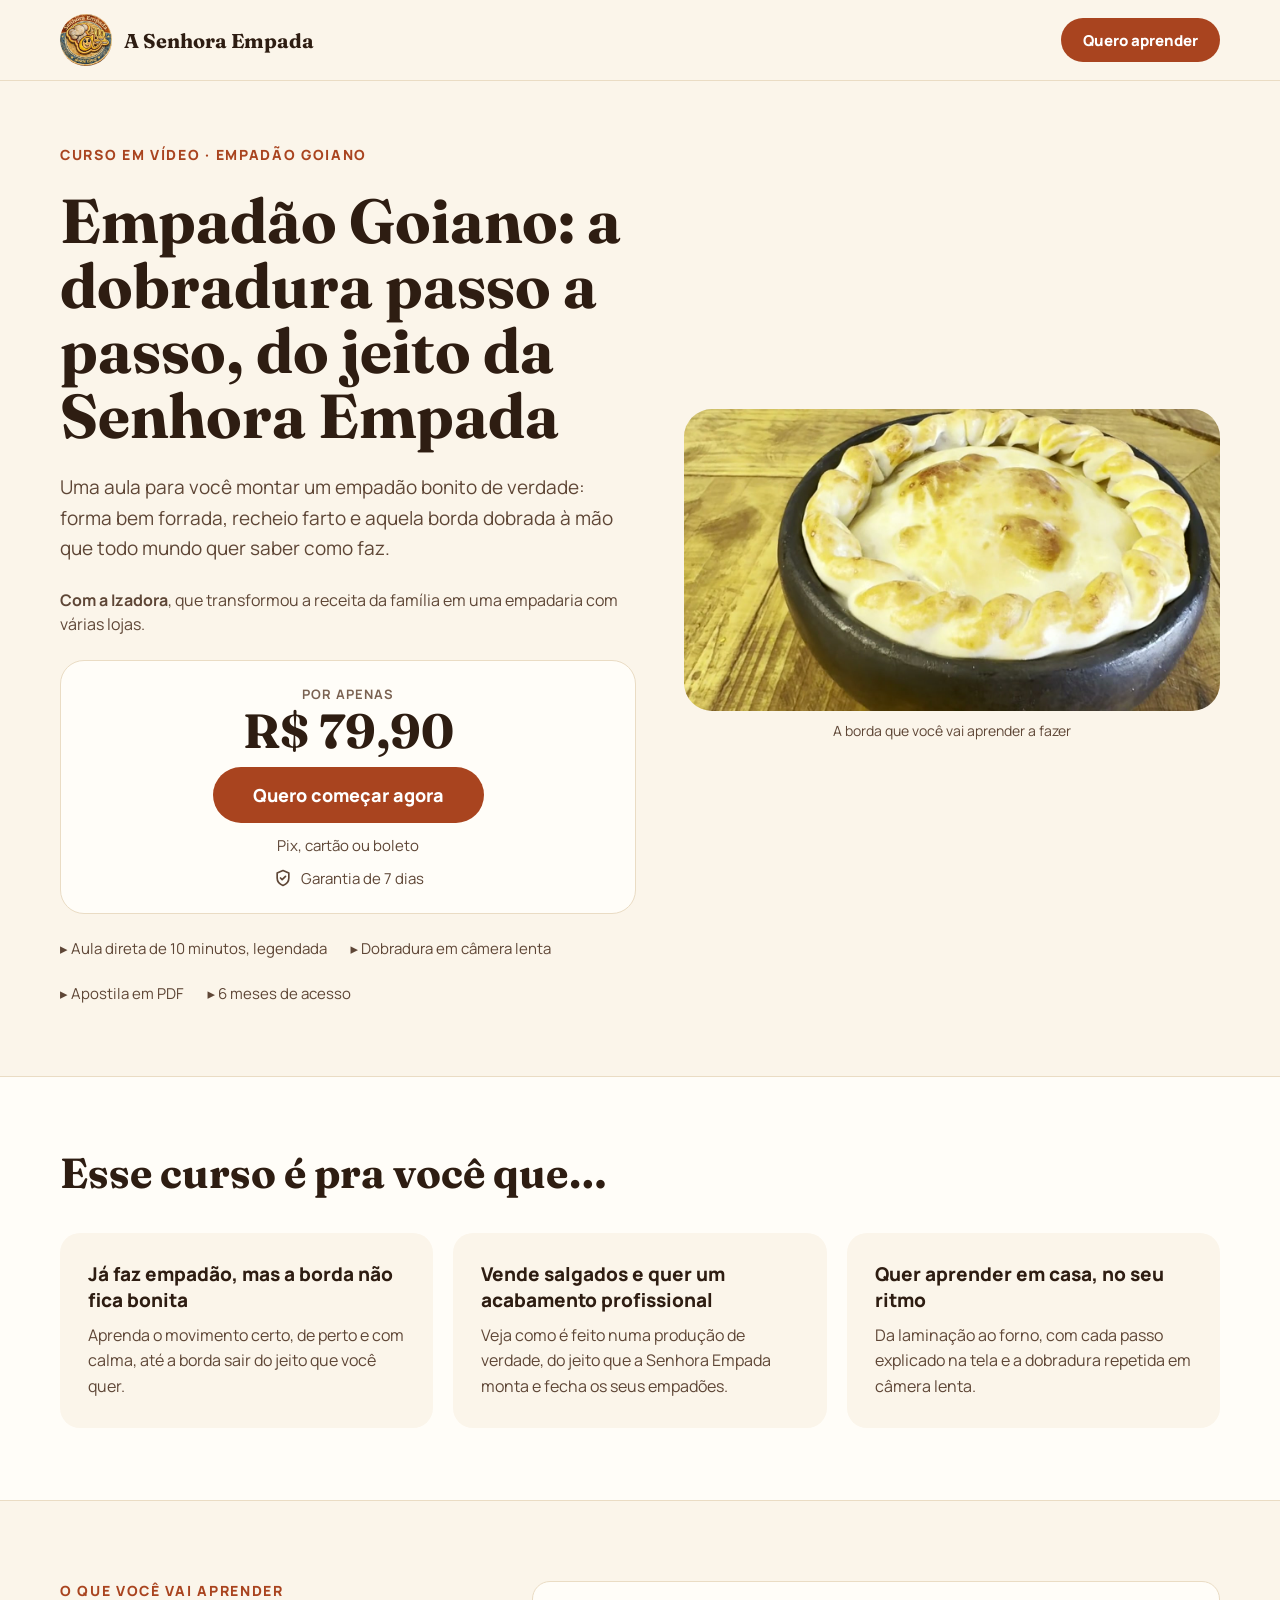
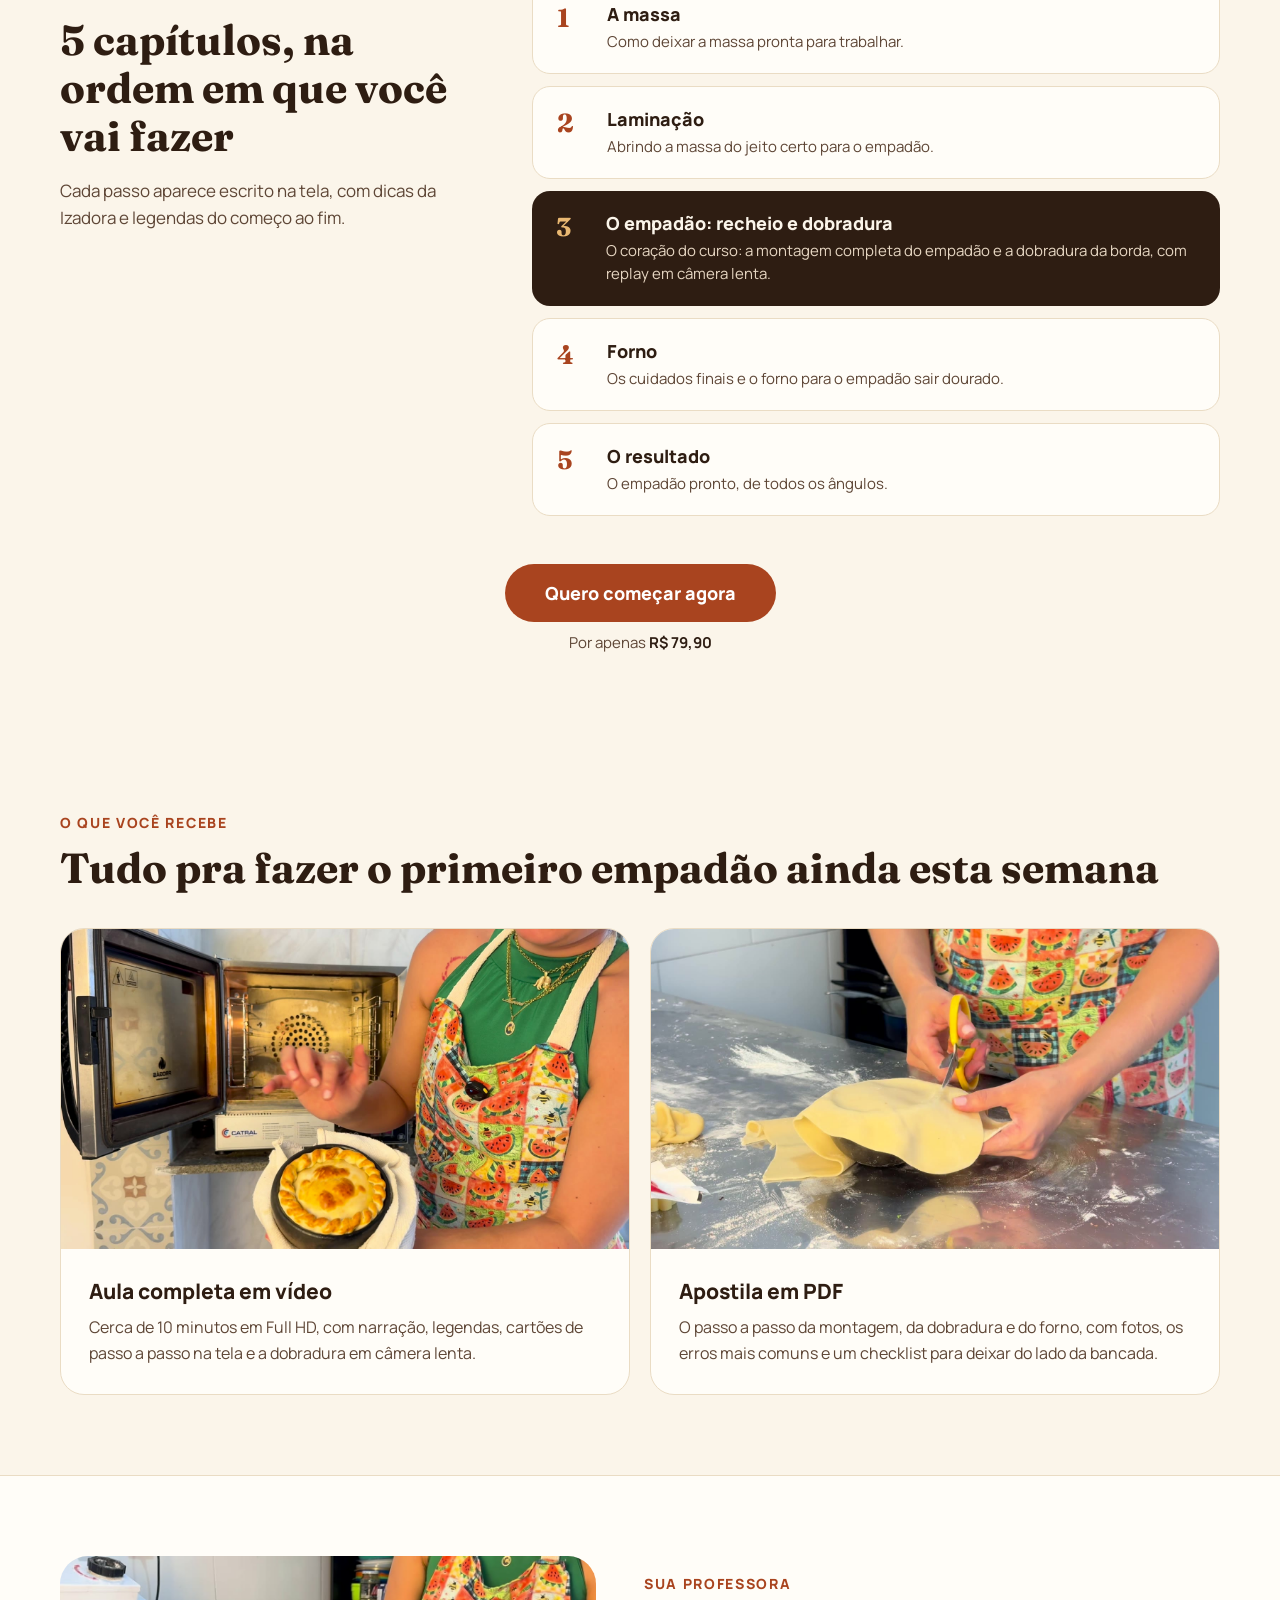
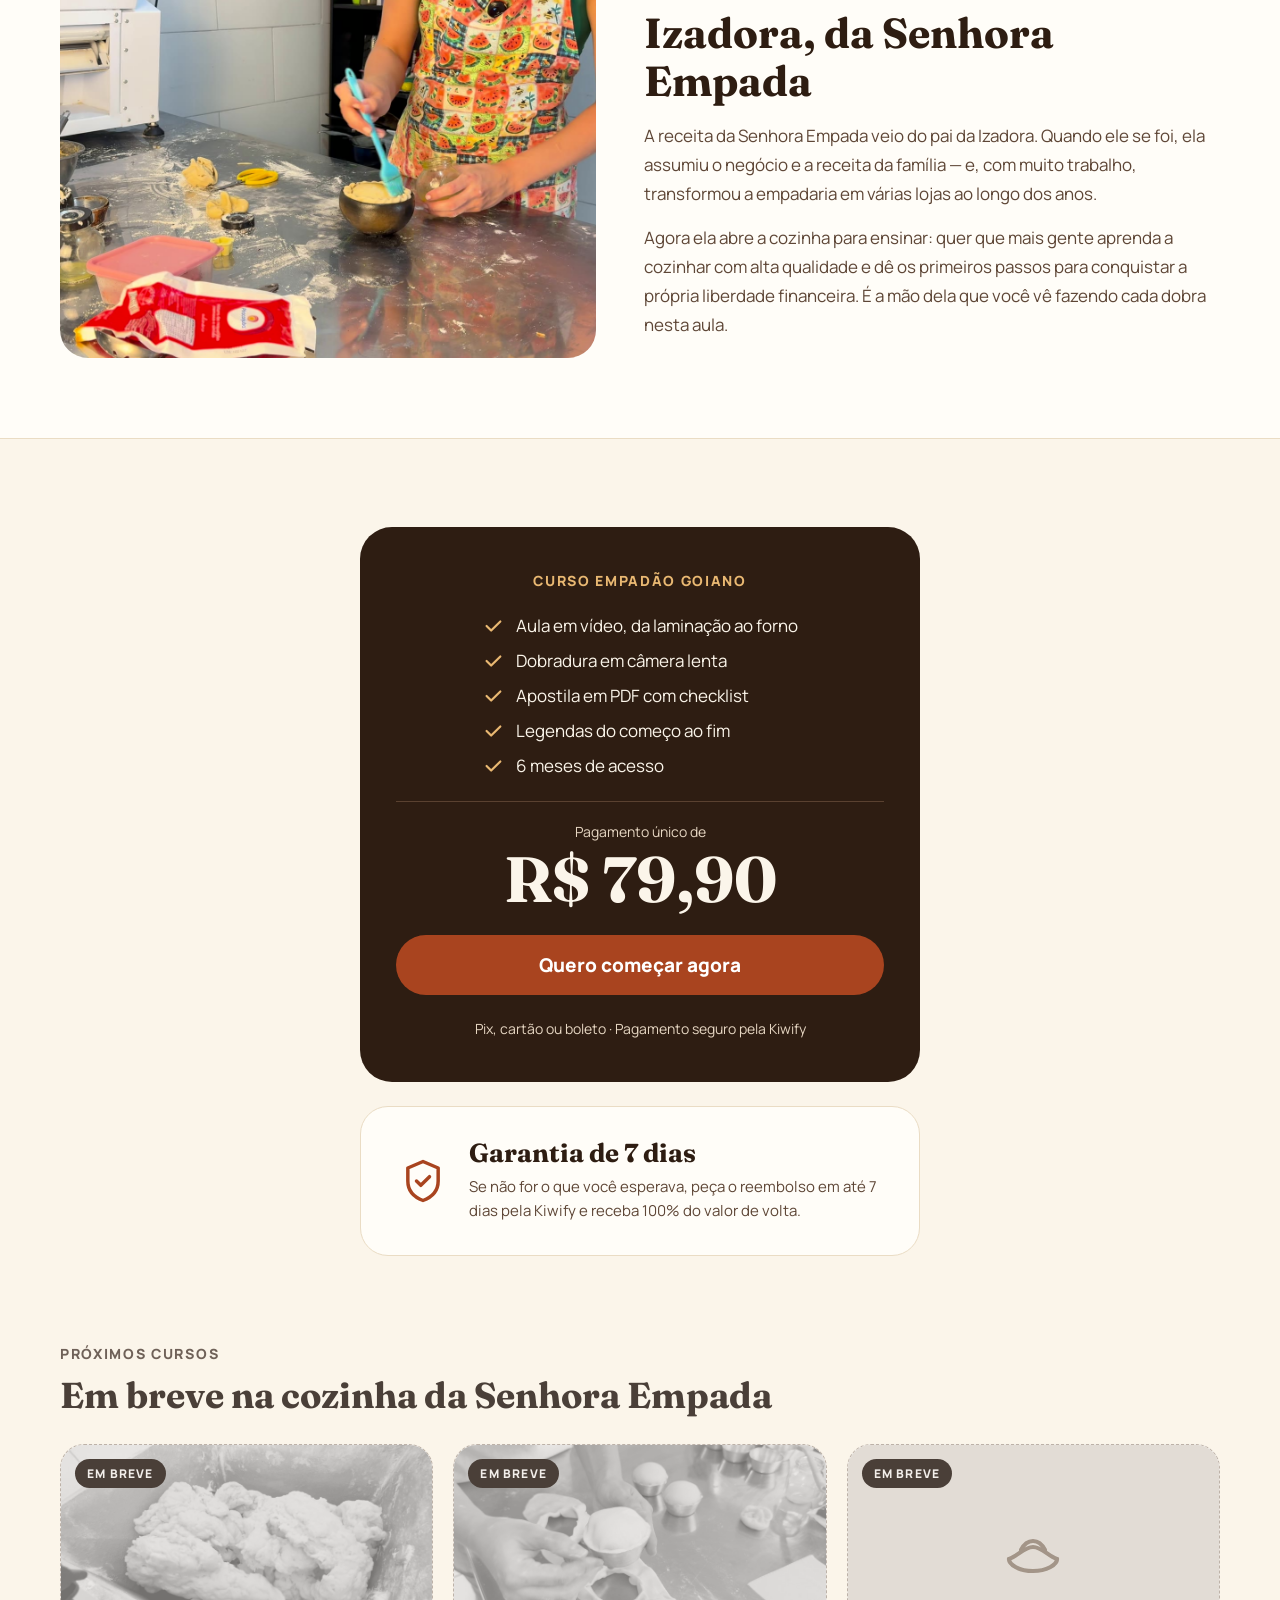
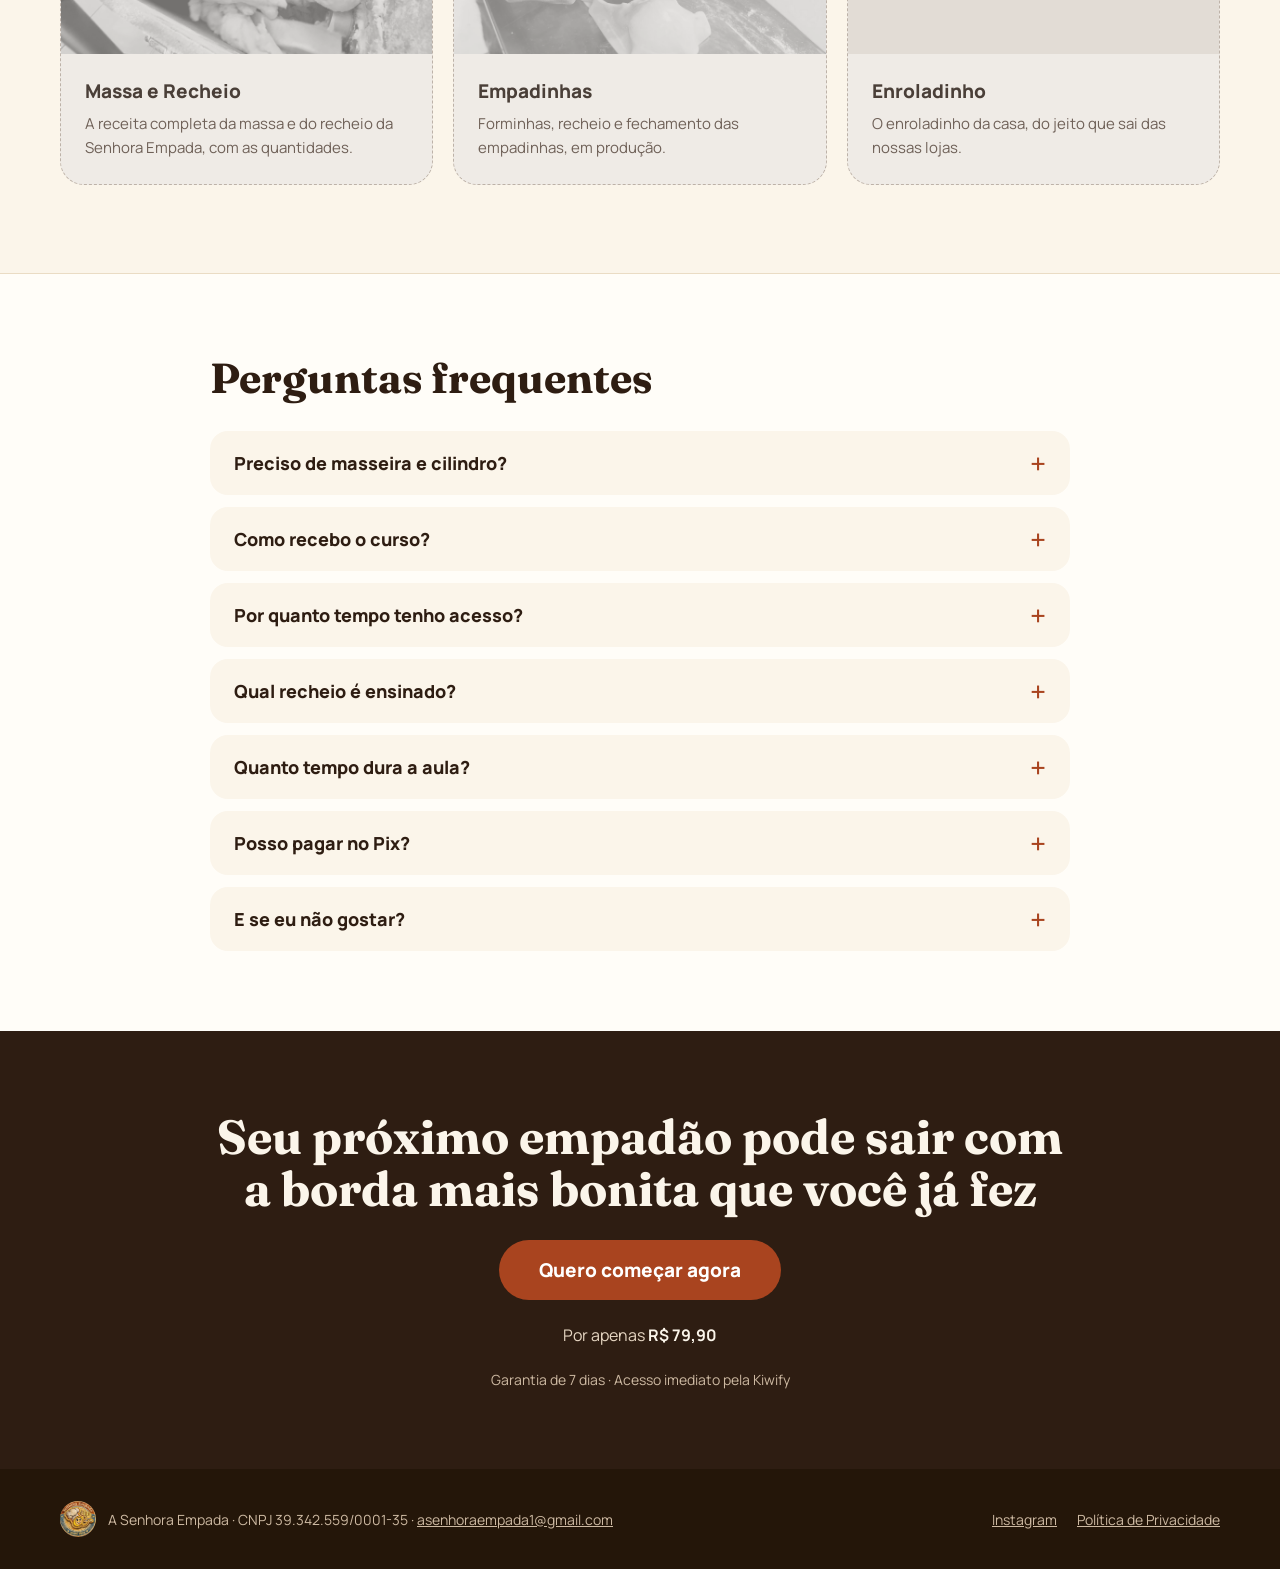
==== commit d4845909: "Coloca o link da politica de privacidade no rodape" ====
--- a/index.html
+++ b/index.html
@@ -308,6 +308,7 @@
 </div>
 <div style="display: flex; gap: 20px; flex-wrap: wrap">
 <a href="https://www.instagram.com/asenhoraempadagoianaa" target="_blank" rel="noopener" style="color: #CDB9A2">Instagram</a>
+<a href="privacidade.html" style="color: #CDB9A2">Política de Privacidade</a>
 </div>
 </div>
 </footer>
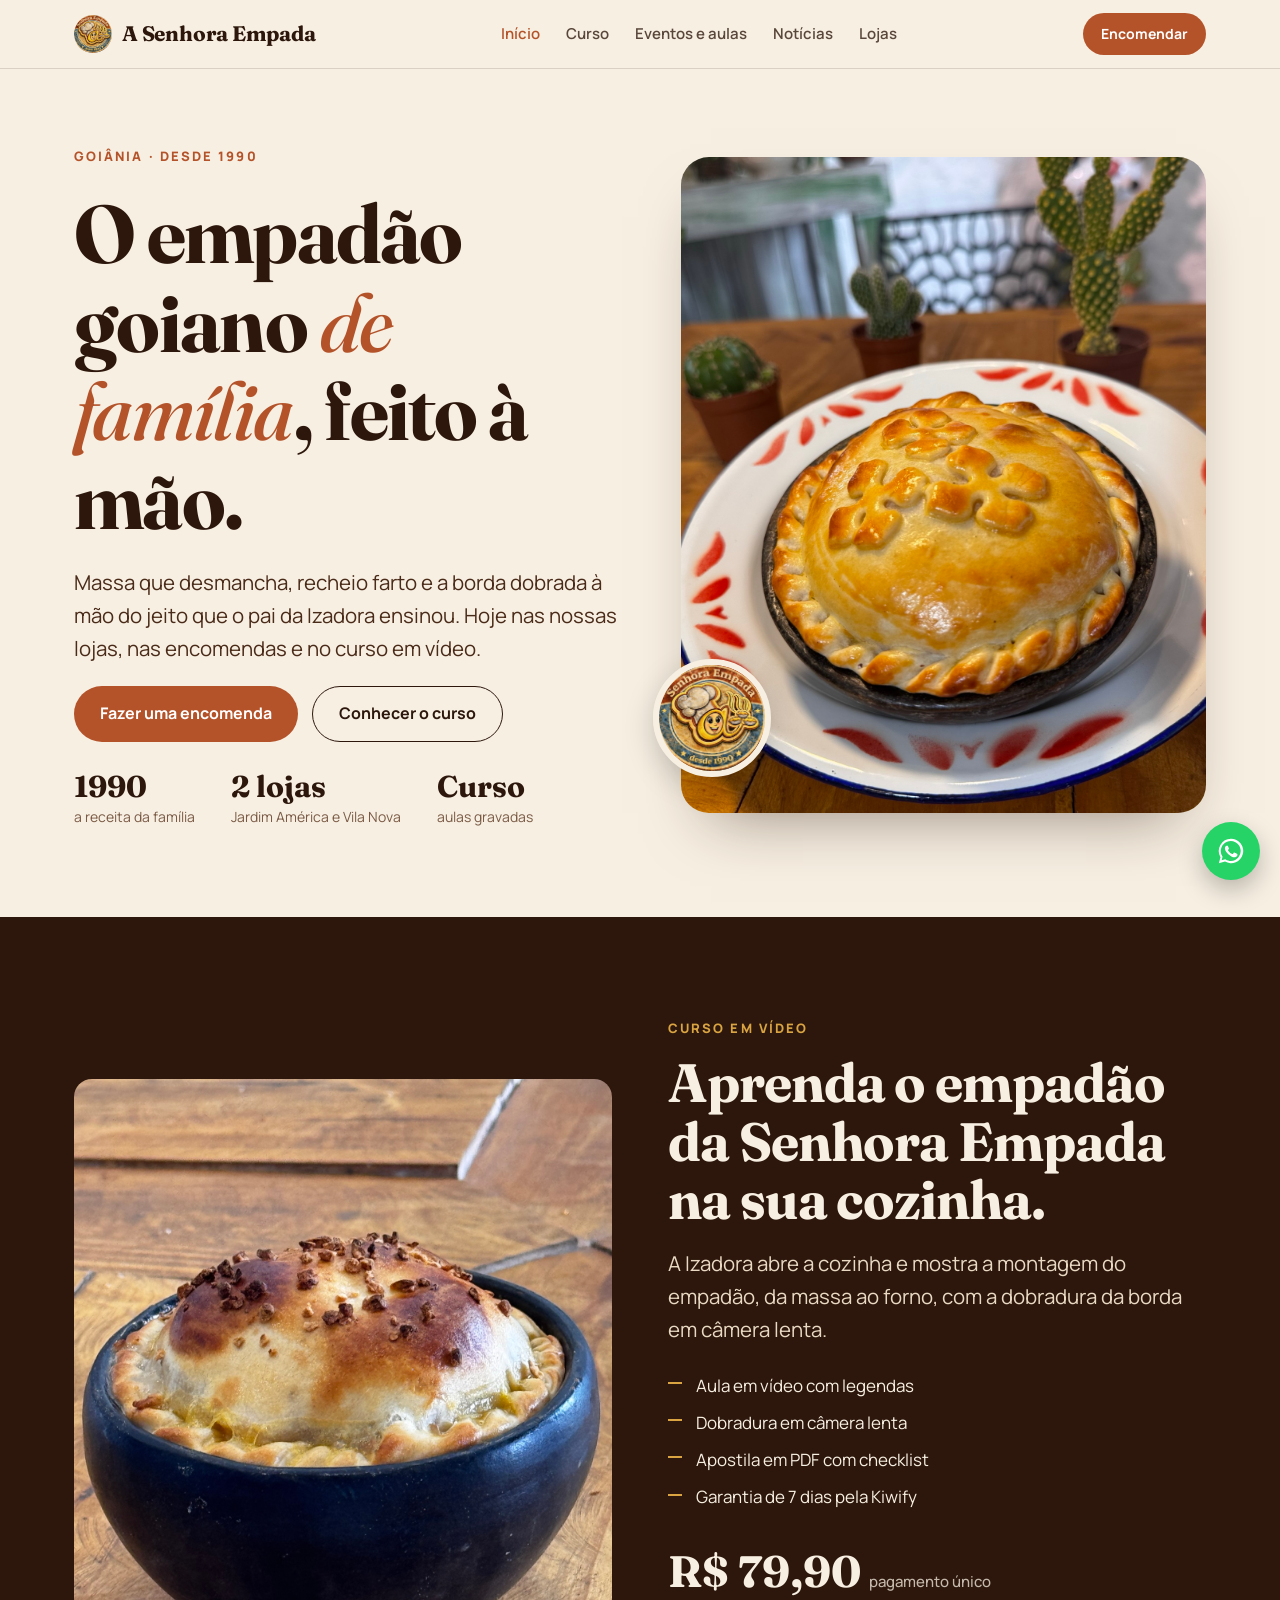
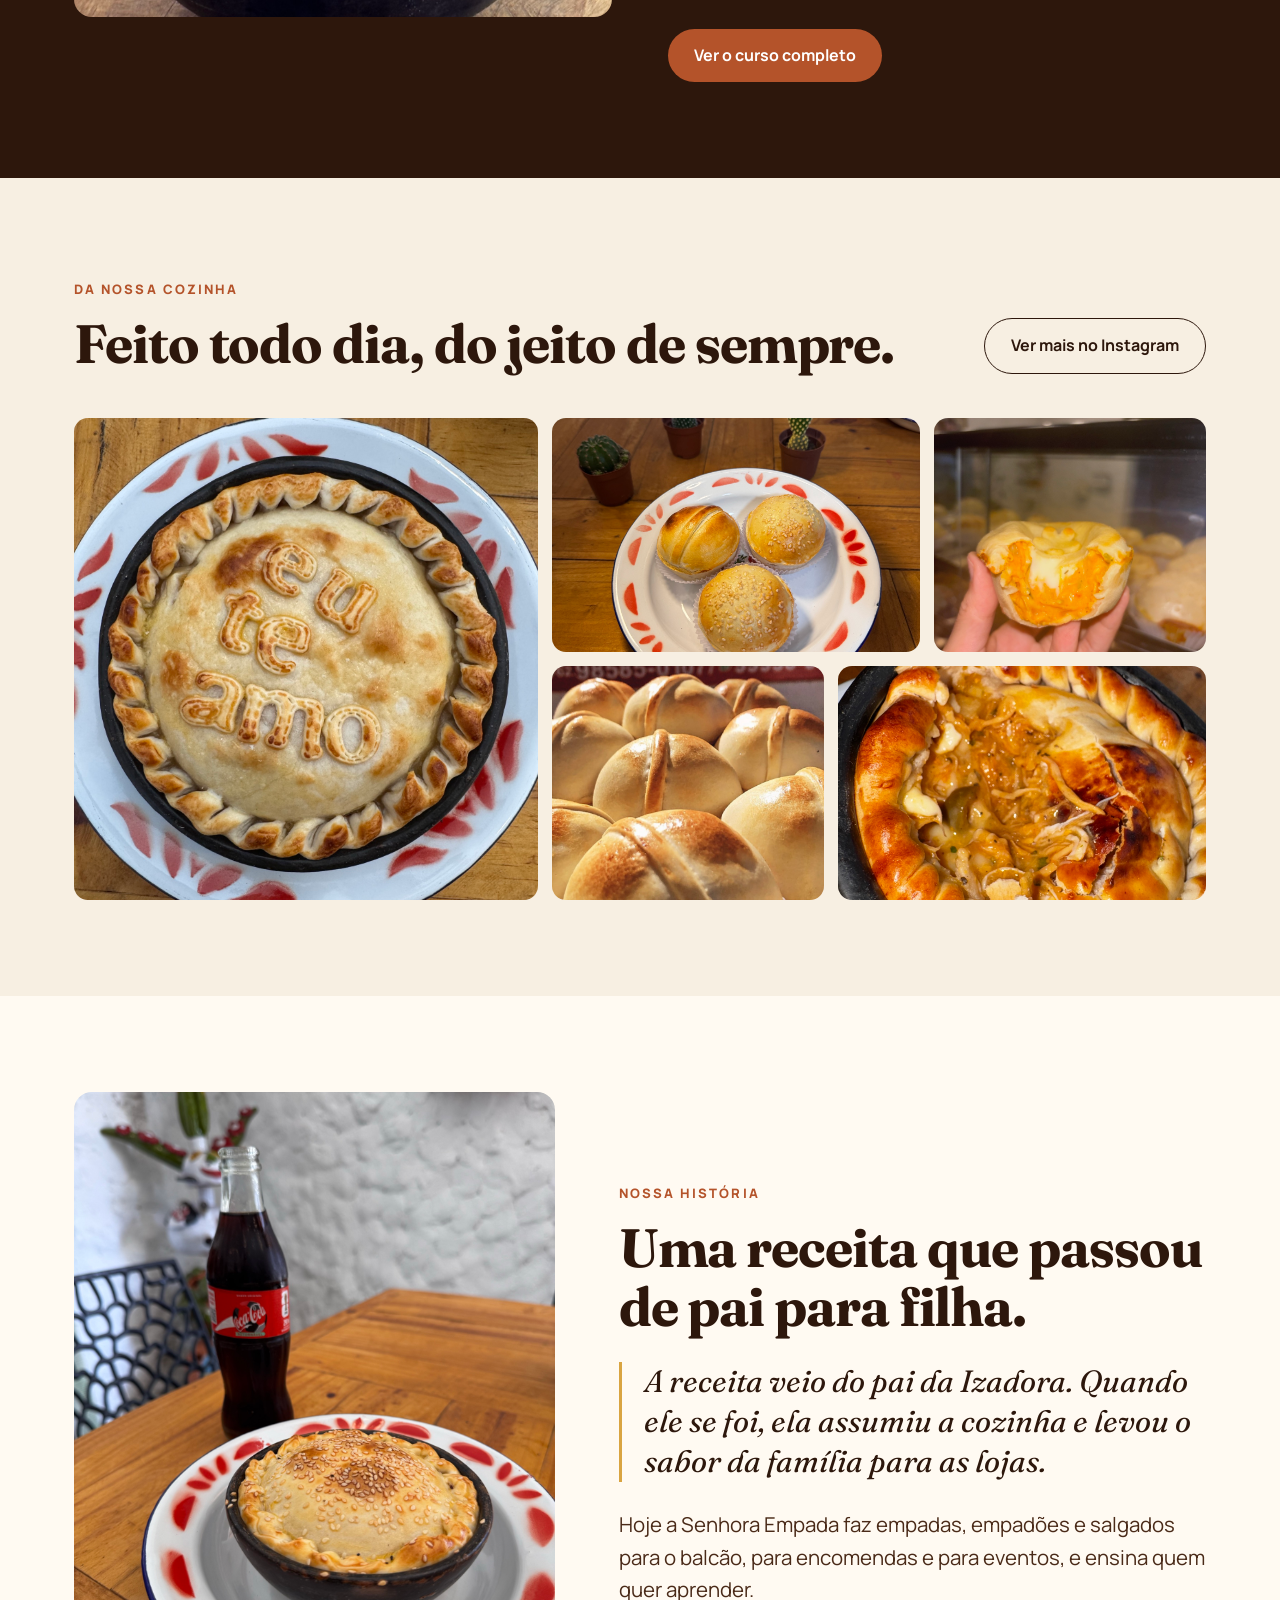
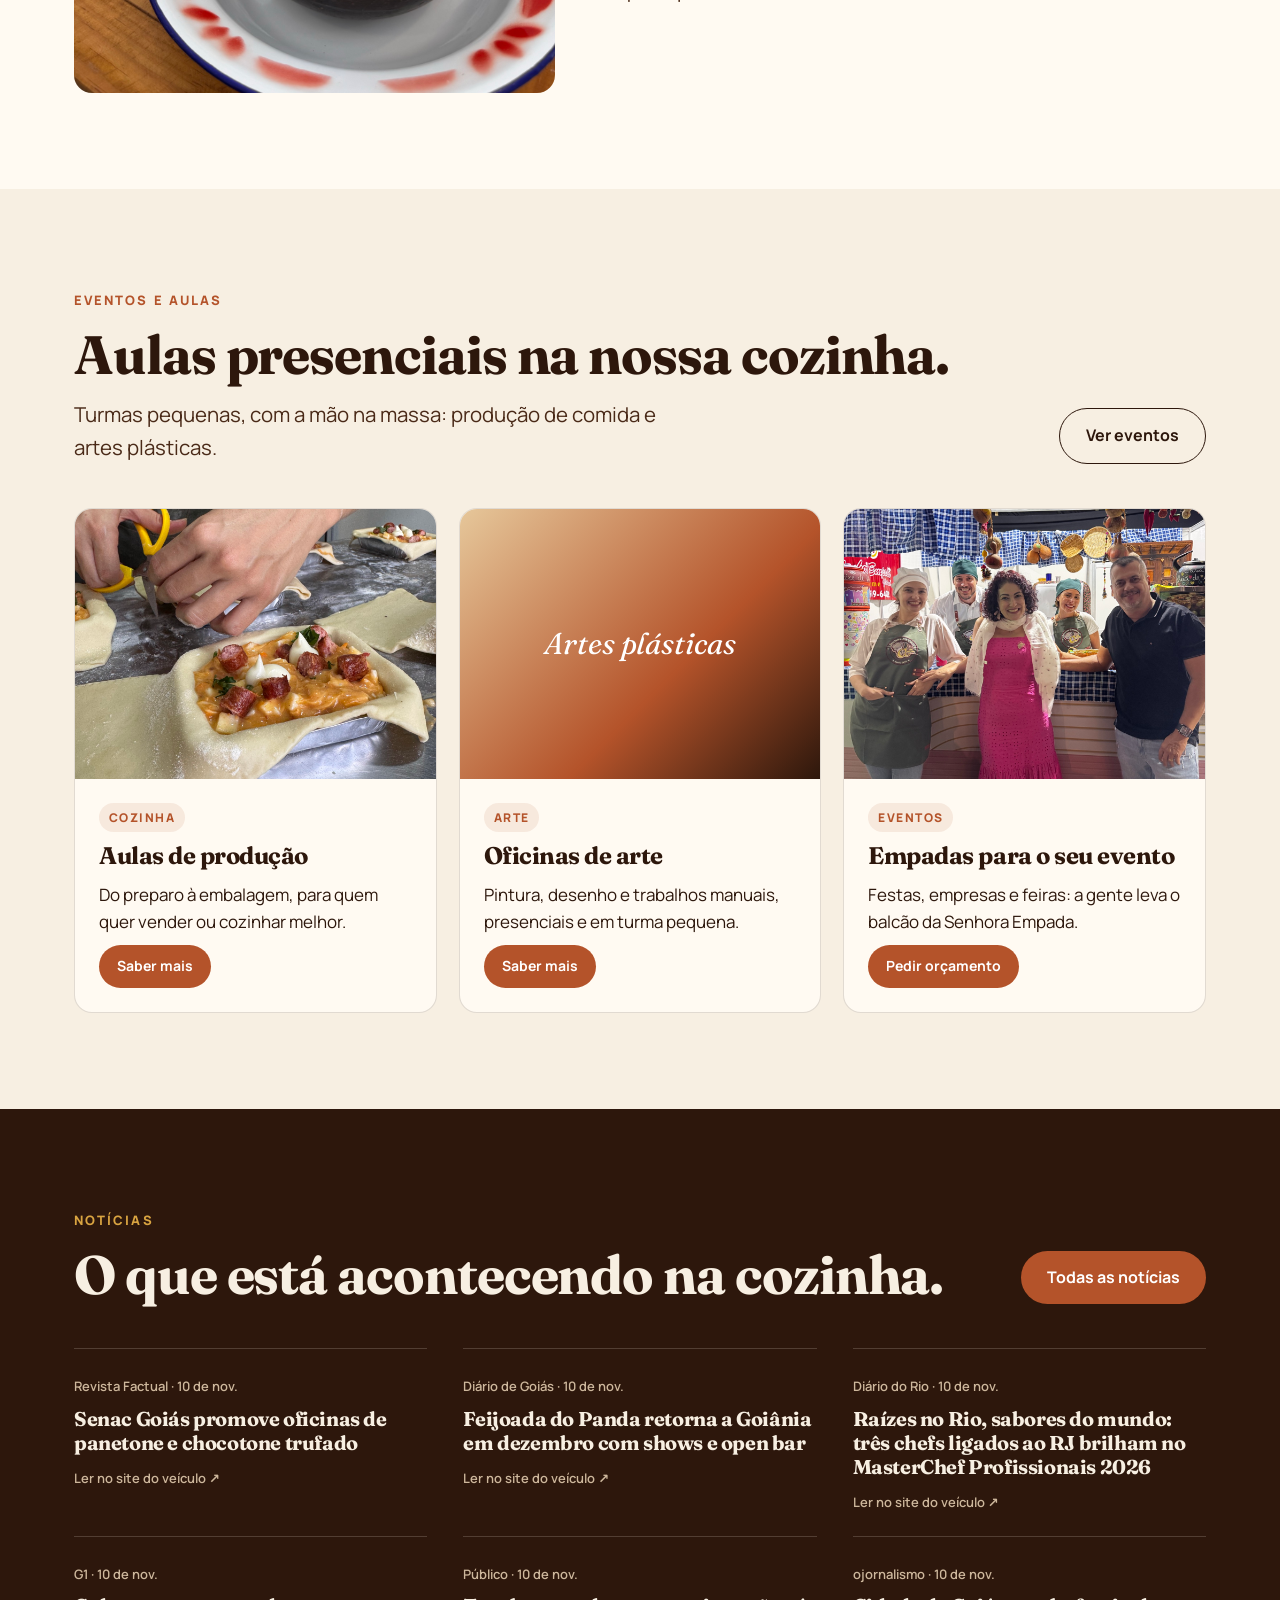
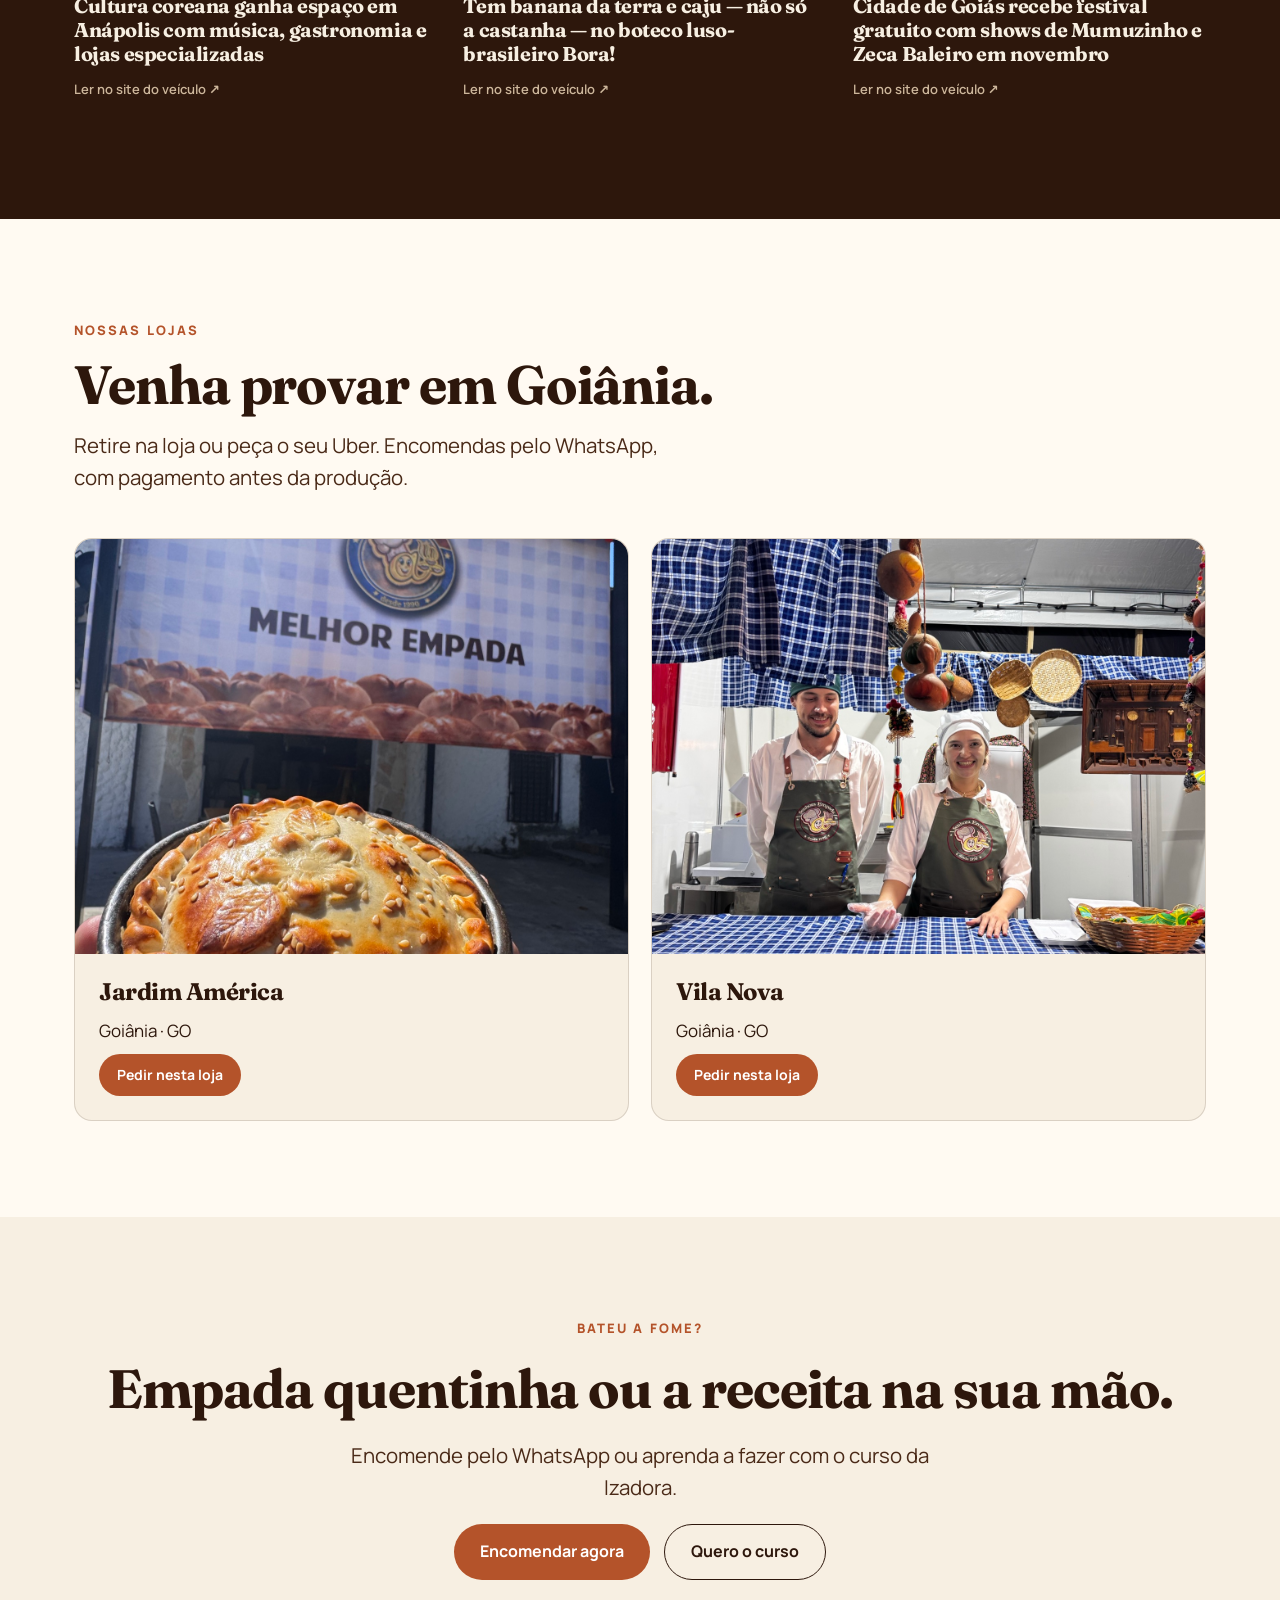
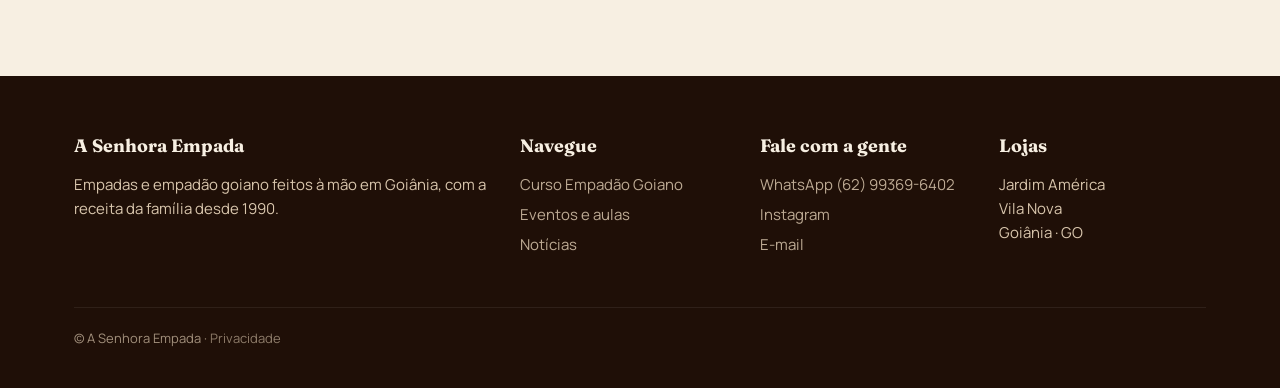
==== commit 1c472ef9: "Site novo da marca: index.html" ====
--- a/index.html
+++ b/index.html
@@ -2,29 +2,17 @@
 <html lang="pt-BR">
 <head>
 <meta charset="utf-8">
-<meta name="viewport" content="width=device-width, initial-scale=1">
-<title>Curso Empadão Goiano · A Senhora Empada</title>
-<meta name="description" content="Aprenda a dobradura do Empadão Goiano passo a passo com a Senhora Empada. Aula em vídeo + apostila em PDF por R$ 79,90.">
-<meta property="og:title" content="Curso Empadão Goiano · A Senhora Empada">
-<meta property="og:description" content="Aprenda a dobradura do Empadão Goiano passo a passo com a Senhora Empada. Aula em vídeo + apostila em PDF por R$ 79,90.">
-<meta property="og:type" content="website">
-<meta property="og:image" content="capa.jpg">
-<link rel="icon" href="8af0908ff3555fba31a7554260d81e3b.jpg">
-
-<link rel="preconnect" href="https://fonts.googleapis.com">
-<link href="https://fonts.googleapis.com/css2?family=Fraunces:opsz,wght@9..144,500;9..144,700&amp;family=Manrope:wght@400;500;700;800&amp;display=swap" rel="stylesheet">
-<style>
-body{margin:0;background:#FBF5EA}
-a{color:#A9441F}a:hover{color:#7E2F12}
-details summary{cursor:pointer;list-style:none}
-details summary::-webkit-details-marker{display:none}
-details[open] .faq-plus{transform:rotate(45deg)}
-.faq-plus{transition:transform .2s}
-</style>
-
-<style>img{max-width:100%}</style>
-<style>@media (max-width: 880px) { .video-topo { order: -1; } }</style>
-<!-- Meta Pixel: Curso Empadão - Site -->
+<meta name="viewport" content="width=device-width,initial-scale=1">
+<title>A Senhora Empada · Empadão goiano desde 1990</title>
+<meta name="description" content="Empadas e empadão goiano feitos à mão em Goiânia desde 1990. Encomendas, lojas, eventos e o curso em vídeo da Izadora.">
+<meta property="og:title" content="A Senhora Empada · Empadão goiano desde 1990">
+<meta property="og:description" content="Empadas e empadão goiano feitos à mão em Goiânia desde 1990. Encomendas, lojas, eventos e o curso em vídeo da Izadora.">
+<meta property="og:image" content="img/hero.jpg">
+<meta name="theme-color" content="#2d170c">
+<link rel="icon" href="img/selo.jpg">
+<link rel="preconnect" href="https://fonts.googleapis.com"><link rel="preconnect" href="https://fonts.gstatic.com" crossorigin>
+<link href="https://fonts.googleapis.com/css2?family=Fraunces:ital,opsz,wght@0,9..144,500;0,9..144,700;1,9..144,500&family=Manrope:wght@400;500;600;700;800&display=swap" rel="stylesheet">
+<link rel="stylesheet" href="estilo.css">
 <script>
 !function(f,b,e,v,n,t,s){if(f.fbq)return;n=f.fbq=function(){n.callMethod?
 n.callMethod.apply(n,arguments):n.queue.push(arguments)};
@@ -34,298 +22,124 @@
 s.parentNode.insertBefore(t,s)}(window, document,'script',
 'https://connect.facebook.net/en_US/fbevents.js');
 fbq('init', '2345836776151262');
-fbq('init', '2233339330897372'); // pixel da conta de anúncios da Izadora
 fbq('track', 'PageView');
-fbq('track', 'ViewContent', {content_name: 'Minicurso Empadão Goiano', value: 79.90, currency: 'BRL'});
-// clique em qualquer botao que leva ao checkout da Kiwify: conta so no pixel do site.
-// O pixel da campanha recebe o inicio de compra da propria Kiwify, ao abrir o checkout; contar aqui tambem duplicaria.
-document.addEventListener('click', function (e) {
-  var a = e.target.closest && e.target.closest('a[href*="pay.kiwify"]');
-  if (a) fbq('trackSingle', '2345836776151262', 'InitiateCheckout', {content_name: 'Minicurso Empadão Goiano', value: 79.90, currency: 'BRL'});
-});
 </script>
-<noscript><img height="1" width="1" style="display:none" alt=""
-src="https://www.facebook.com/tr?id=2345836776151262&ev=PageView&noscript=1"></noscript>
-<noscript><img height="1" width="1" style="display:none" alt=""
-src="https://www.facebook.com/tr?id=2233339330897372&ev=PageView&noscript=1"></noscript>
-<!-- Fim do Meta Pixel -->
 </head>
 <body>
-<div style="font-family: 'Manrope', system-ui, sans-serif; color: #2E1D12; background: #FBF5EA; width: 100%; min-height: 100%">
+<header class="topo"><div class="envolve">
+  <a class="marca" href=""><img src="img/selo.jpg" alt="">A Senhora Empada</a>
+  <nav><button class="abre-menu" aria-label="Abrir menu" onclick="document.querySelector('.menu').classList.toggle('aberto')">☰</button>
+  <ul class="menu"><li><a href="" aria-current="page">Início</a></li><li><a href="curso/">Curso</a></li><li><a href="eventos/">Eventos e aulas</a></li><li><a href="noticias/">Notícias</a></li><li><a href="#lojas">Lojas</a></li></ul></nav>
+  <a class="botao pequeno" href="https://wa.me/5562993696402?text=Ol%C3%A1%21%20Quero%20fazer%20uma%20encomenda.">Encomendar</a>
+</div></header>
+<main>
 
-<header style="background: #FBF5EA; border-bottom: 1px solid #EADCC4">
-<div style="max-width: 1160px; margin: 0 auto; padding: 14px 24px; display: flex; align-items: center; justify-content: space-between; gap: 16px; flex-wrap: wrap">
-<div style="display: flex; align-items: center; gap: 12px">
-<img src="8af0908ff3555fba31a7554260d81e3b.jpg" alt="Logo A Senhora Empada" style="width: 52px; height: 52px; border-radius: 50%; object-fit: cover">
-<span style="font-family: 'Fraunces', Georgia, serif; font-weight: 700; font-size: 20px">A Senhora Empada</span>
-</div>
-<a href="https://pay.kiwify.com.br/DZp70lK" style="display: inline-flex; align-items: center; min-height: 44px; padding: 0 22px; border-radius: 999px; background: #A9441F; color: #FFFFFF; font-weight: 800; font-size: 15px; text-decoration: none">Quero aprender</a>
-</div>
-</header>
-
-<section style="max-width: 1160px; margin: 0 auto; padding: 64px 24px 72px; display: flex; flex-wrap: wrap; gap: 48px; align-items: center">
-<div style="flex: 1 1 460px; min-width: 0; display: flex; flex-direction: column; gap: 24px">
-<p style="margin: 0; font-weight: 800; font-size: 14px; letter-spacing: 0.12em; text-transform: uppercase; color: #A9441F">Curso em vídeo · Empadão Goiano</p>
-<h1 style="margin: 0; font-family: 'Fraunces', Georgia, serif; font-weight: 700; font-size: clamp(40px, 5vw, 62px); line-height: 1.05">Empadão Goiano: a dobradura passo a passo, do jeito da Senhora Empada</h1>
-<p style="margin: 0; font-size: 19px; line-height: 1.6; color: #5E4636">Uma aula para você montar um empadão bonito de verdade: forma bem forrada, recheio farto e aquela borda dobrada à mão que todo mundo quer saber como faz.</p>
-<p style="margin: 0; font-size: 16px; line-height: 1.5; color: #5E4636"><strong>Com a Izadora</strong>, que transformou a receita da família em uma empadaria com várias lojas.</p>
-<div style="display: flex; flex-direction: column; align-items: center; gap: 12px; text-align: center; background: #FFFDF8; border: 1px solid #EADCC4; border-radius: 24px; padding: 24px 20px">
-<div style="display: flex; flex-direction: column; align-items: center; gap: 4px">
-<span style="font-size: 13px; color: #7A6252; letter-spacing: 0.08em; text-transform: uppercase; font-weight: 700">Por apenas</span>
-<span style="font-family: 'Fraunces', Georgia, serif; font-weight: 700; font-size: 48px; line-height: 1; color: #2E1D12">R$ 79,90</span>
-</div>
-<a href="https://pay.kiwify.com.br/DZp70lK" style="display: inline-flex; align-items: center; justify-content: center; min-height: 56px; padding: 0 40px; border-radius: 999px; background: #A9441F; color: #FFFFFF; font-weight: 800; font-size: 18px; text-decoration: none">Quero começar agora</a>
-<span style="font-size: 15px; color: #5E4636">Pix, cartão ou boleto</span>
-<span style="display: inline-flex; align-items: center; gap: 8px; font-size: 15px; color: #5E4636">
-<svg width="20" height="20" viewBox="0 0 24 24" fill="none" stroke="#5E4636" stroke-width="2" stroke-linecap="round" stroke-linejoin="round" aria-hidden="true"><path d="M12 3l7 3v6c0 4.5-3 7.5-7 9-4-1.5-7-4.5-7-9V6z"></path><path d="M9 12l2 2 4-4"></path></svg>
-Garantia de 7 dias
-</span>
-</div>
-<div style="display: flex; flex-wrap: wrap; gap: 24px; font-size: 15px; color: #5E4636">
-<span>▸ Aula direta de 10 minutos, legendada</span>
-<span>▸ Dobradura em câmera lenta</span>
-<span>▸ Apostila em PDF</span>
-<span>▸ 6 meses de acesso</span>
-</div>
-</div>
-<div class="video-topo" style="flex: 1 1 420px; min-width: 0">
-<figure style="margin: 0; display: flex; flex-direction: column; gap: 10px">
-<video src="teaser.mp4" poster="teaser-capa.jpg" autoplay muted loop playsinline preload="metadata" aria-label="O empadão com a borda dobrada à mão, pronto" style="width: 100%; aspect-ratio: 16 / 9; object-fit: cover; border-radius: 28px; display: block; background: #2E1D12"></video>
-<figcaption style="font-size: 14px; color: #5E4636; text-align: center">A borda que você vai aprender a fazer</figcaption>
-</figure>
-</div>
-</section>
-
-<section style="background: #FFFDF8; border-top: 1px solid #EADCC4; border-bottom: 1px solid #EADCC4">
-<div style="max-width: 1160px; margin: 0 auto; padding: 72px 24px; display: flex; flex-direction: column; gap: 36px">
-<h2 style="margin: 0; font-family: 'Fraunces', Georgia, serif; font-size: clamp(30px, 3.4vw, 42px); line-height: 1.15; max-width: 720px">Esse curso é pra você que…</h2>
-<div style="display: grid; grid-template-columns: repeat(auto-fit, minmax(260px, 1fr)); gap: 20px">
-<div style="background: #FBF5EA; border-radius: 20px; padding: 28px; display: flex; flex-direction: column; gap: 10px">
-<h3 style="margin: 0; font-size: 19px; font-weight: 800">Já faz empadão, mas a borda não fica bonita</h3>
-<p style="margin: 0; font-size: 16px; line-height: 1.6; color: #5E4636">Aprenda o movimento certo, de perto e com calma, até a borda sair do jeito que você quer.</p>
-</div>
-<div style="background: #FBF5EA; border-radius: 20px; padding: 28px; display: flex; flex-direction: column; gap: 10px">
-<h3 style="margin: 0; font-size: 19px; font-weight: 800">Vende salgados e quer um acabamento profissional</h3>
-<p style="margin: 0; font-size: 16px; line-height: 1.6; color: #5E4636">Veja como é feito numa produção de verdade, do jeito que a Senhora Empada monta e fecha os seus empadões.</p>
-</div>
-<div style="background: #FBF5EA; border-radius: 20px; padding: 28px; display: flex; flex-direction: column; gap: 10px">
-<h3 style="margin: 0; font-size: 19px; font-weight: 800">Quer aprender em casa, no seu ritmo</h3>
-<p style="margin: 0; font-size: 16px; line-height: 1.6; color: #5E4636">Da laminação ao forno, com cada passo explicado na tela e a dobradura repetida em câmera lenta.</p>
-</div>
-</div>
-</div>
-</section>
-
-<section style="max-width: 1160px; margin: 0 auto; padding: 80px 24px; display: flex; flex-wrap: wrap; gap: 48px">
-<div style="flex: 1 1 340px; min-width: 0; display: flex; flex-direction: column; gap: 16px">
-<p style="margin: 0; font-weight: 800; font-size: 14px; letter-spacing: 0.12em; text-transform: uppercase; color: #A9441F">O que você vai aprender</p>
-<h2 style="margin: 0; font-family: 'Fraunces', Georgia, serif; font-size: clamp(30px, 3.4vw, 42px); line-height: 1.15">5 capítulos, na ordem em que você vai fazer</h2>
-<p style="margin: 0; font-size: 17px; line-height: 1.6; color: #5E4636">Cada passo aparece escrito na tela, com dicas da Izadora e legendas do começo ao fim.</p>
-</div>
-<ol style="flex: 2 1 520px; min-width: 0; margin: 0; padding: 0; list-style: none; display: flex; flex-direction: column; gap: 12px">
-<li style="display: flex; gap: 18px; align-items: flex-start; background: #FFFDF8; border: 1px solid #EADCC4; border-radius: 18px; padding: 20px 24px">
-<span style="font-family: 'Fraunces', Georgia, serif; font-weight: 700; font-size: 26px; color: #A9441F; min-width: 32px">1</span>
-<div><h3 style="margin: 0 0 4px; font-size: 18px; font-weight: 800">A massa</h3><p style="margin: 0; font-size: 15px; line-height: 1.55; color: #5E4636">Como deixar a massa pronta para trabalhar.</p></div>
-</li>
-<li style="display: flex; gap: 18px; align-items: flex-start; background: #FFFDF8; border: 1px solid #EADCC4; border-radius: 18px; padding: 20px 24px">
-<span style="font-family: 'Fraunces', Georgia, serif; font-weight: 700; font-size: 26px; color: #A9441F; min-width: 32px">2</span>
-<div><h3 style="margin: 0 0 4px; font-size: 18px; font-weight: 800">Laminação</h3><p style="margin: 0; font-size: 15px; line-height: 1.55; color: #5E4636">Abrindo a massa do jeito certo para o empadão.</p></div>
-</li>
-<li style="display: flex; gap: 18px; align-items: flex-start; background: #2E1D12; border-radius: 18px; padding: 20px 24px; color: #FBF5EA">
-<span style="font-family: 'Fraunces', Georgia, serif; font-weight: 700; font-size: 26px; color: #E9B872; min-width: 32px">3</span>
-<div><h3 style="margin: 0 0 4px; font-size: 18px; font-weight: 800">O empadão: recheio e dobradura</h3><p style="margin: 0; font-size: 15px; line-height: 1.55; color: #E6D6C2">O coração do curso: a montagem completa do empadão e a dobradura da borda, com replay em câmera lenta.</p></div>
-</li>
-<li style="display: flex; gap: 18px; align-items: flex-start; background: #FFFDF8; border: 1px solid #EADCC4; border-radius: 18px; padding: 20px 24px">
-<span style="font-family: 'Fraunces', Georgia, serif; font-weight: 700; font-size: 26px; color: #A9441F; min-width: 32px">4</span>
-<div><h3 style="margin: 0 0 4px; font-size: 18px; font-weight: 800">Forno</h3><p style="margin: 0; font-size: 15px; line-height: 1.55; color: #5E4636">Os cuidados finais e o forno para o empadão sair dourado.</p></div>
-</li>
-<li style="display: flex; gap: 18px; align-items: flex-start; background: #FFFDF8; border: 1px solid #EADCC4; border-radius: 18px; padding: 20px 24px">
-<span style="font-family: 'Fraunces', Georgia, serif; font-weight: 700; font-size: 26px; color: #A9441F; min-width: 32px">5</span>
-<div><h3 style="margin: 0 0 4px; font-size: 18px; font-weight: 800">O resultado</h3><p style="margin: 0; font-size: 15px; line-height: 1.55; color: #5E4636">O empadão pronto, de todos os ângulos.</p></div>
-</li>
-</ol>
-</section>
-
-<div style="max-width: 1160px; margin: -32px auto 0; padding: 0 24px 80px; display: flex; flex-direction: column; align-items: center; gap: 10px; text-align: center">
-<a href="https://pay.kiwify.com.br/DZp70lK" style="display: inline-flex; align-items: center; justify-content: center; min-height: 58px; padding: 0 40px; border-radius: 999px; background: #A9441F; color: #FFFFFF; font-weight: 800; font-size: 18px; text-decoration: none">Quero começar agora</a>
-<span style="font-size: 15px; color: #5E4636">Por apenas <strong style="color: #2E1D12">R$ 79,90</strong></span>
+<div class="envolve abertura">
+  <div class="texto">
+    <span class="sobretitulo">Goiânia · desde 1990</span>
+    <h1>O empadão goiano <em class="serif">de família</em>, feito à mão.</h1>
+    <p class="lead">Massa que desmancha, recheio farto e a borda dobrada à mão do jeito que o pai da Izadora ensinou. Hoje nas nossas lojas, nas encomendas e no curso em vídeo.</p>
+    <div class="acoes">
+      <a class="botao" href="https://wa.me/5562993696402?text=Ol%C3%A1%21%20Quero%20fazer%20uma%20encomenda.">Fazer uma encomenda</a>
+      <a class="botao claro" href="curso/">Conhecer o curso</a>
+    </div>
+    <div class="fatos"><div><b>1990</b><span>a receita da família</span></div><div><b>2 lojas</b><span>Jardim América e Vila Nova</span></div><div><b>Curso</b><span>aulas gravadas</span></div></div>
+  </div>
+  <figure><img src="img/hero.jpg" alt="Empadão goiano dourado servido na panela de barro"><img class="selo" src="img/selo.jpg" alt="Selo A Senhora Empada, desde 1990"></figure>
 </div>
 
+<section class="faixa-escura"><div class="envolve curso">
+  <img src="img/panela.jpg" alt="Empadão goiano saindo do forno na panela">
+  <div>
+    <span class="sobretitulo" style="color:var(--ouro)">Curso em vídeo</span>
+    <h2 style="margin-top:14px">Aprenda o empadão da Senhora Empada na sua cozinha.</h2>
+    <p class="lead" style="margin-top:18px">A Izadora abre a cozinha e mostra a montagem do empadão, da massa ao forno, com a dobradura da borda em câmera lenta.</p>
+    <ul><li>Aula em vídeo com legendas</li><li>Dobradura em câmera lenta</li><li>Apostila em PDF com checklist</li><li>Garantia de 7 dias pela Kiwify</li></ul>
+    <p class="preco">R$ 79,90<small>pagamento único</small></p>
+    <div class="acoes" style="display:flex;gap:14px;flex-wrap:wrap;margin-top:22px">
+      <a class="botao" href="curso/">Ver o curso completo</a>
+    </div>
+  </div>
+</div></section>
 
+<section><div class="envolve">
+  <div class="cabeca"><div><span class="sobretitulo">Da nossa cozinha</span><h2>Feito todo dia, do jeito de sempre.</h2></div>
+  <a class="botao claro" href="https://www.instagram.com/asenhoraempadagoianaa/">Ver mais no Instagram</a></div>
+  <div class="mosaico">
+    <img class="a" src="img/eu-te-amo.jpg" alt="Empadão decorado com a frase eu te amo">
+    <img class="b" src="img/trio.jpg" alt="Três empadas douradas no prato">
+    <img class="c" src="img/recheio.jpg" alt="Empada aberta mostrando o recheio">
+    <img class="d" src="img/douradas.jpg" alt="Empadas saindo do forno">
+    <img class="e" src="img/empadao-aberto.jpg" alt="Empadão com a borda trançada">
+  </div>
+</div></section>
 
-<section style="max-width: 1160px; margin: 0 auto; padding: 80px 24px; display: flex; flex-direction: column; gap: 36px">
-<div style="display: flex; flex-direction: column; gap: 12px">
-<p style="margin: 0; font-weight: 800; font-size: 14px; letter-spacing: 0.12em; text-transform: uppercase; color: #A9441F">O que você recebe</p>
-<h2 style="margin: 0; font-family: 'Fraunces', Georgia, serif; font-size: clamp(30px, 3.4vw, 42px); line-height: 1.15">Tudo pra fazer o primeiro empadão ainda esta semana</h2>
-</div>
-<div style="display: grid; grid-template-columns: repeat(auto-fit, minmax(300px, 1fr)); gap: 20px">
-<div style="background: #FFFDF8; border: 1px solid #EADCC4; border-radius: 24px; overflow: hidden; display: flex; flex-direction: column">
-<img src="36023c502fd8059afc4d418bd94dae25.jpg" alt="Empadão saindo do forno" style="width: 100%; aspect-ratio: 16 / 9; object-fit: cover; display: block">
-<div style="padding: 28px; display: flex; flex-direction: column; gap: 10px">
-<h3 style="margin: 0; font-size: 21px; font-weight: 800">Aula completa em vídeo</h3>
-<p style="margin: 0; font-size: 16px; line-height: 1.6; color: #5E4636">Cerca de 10 minutos em Full HD, com narração, legendas, cartões de passo a passo na tela e a dobradura em câmera lenta.</p>
-</div>
-</div>
-<div style="background: #FFFDF8; border: 1px solid #EADCC4; border-radius: 24px; overflow: hidden; display: flex; flex-direction: column">
-<img src="122dfdfa416d68c0aa4b01b39ade6f4a.jpg" alt="Izadora cortando o excesso de massa em volta da forma do empadão" style="width: 100%; aspect-ratio: 16 / 9; object-fit: cover; display: block">
-<div style="padding: 28px; display: flex; flex-direction: column; gap: 10px">
-<h3 style="margin: 0; font-size: 21px; font-weight: 800">Apostila em PDF</h3>
-<p style="margin: 0; font-size: 16px; line-height: 1.6; color: #5E4636">O passo a passo da montagem, da dobradura e do forno, com fotos, os erros mais comuns e um checklist para deixar do lado da bancada.</p>
-</div>
-</div>
-</div>
-</section>
+<section class="faixa-papel"><div class="envolve historia">
+  <img src="img/mesa.jpg" alt="Empadão servido na mesa da loja">
+  <div>
+    <span class="sobretitulo">Nossa história</span>
+    <h2 style="margin-top:14px">Uma receita que passou de pai para filha.</h2>
+    <blockquote>A receita veio do pai da Izadora. Quando ele se foi, ela assumiu a cozinha e levou o sabor da família para as lojas.</blockquote>
+    <p class="lead">Hoje a Senhora Empada faz empadas, empadões e salgados para o balcão, para encomendas e para eventos, e ensina quem quer aprender.</p>
+  </div>
+</div></section>
 
-<section style="background: #FFFDF8; border-top: 1px solid #EADCC4; border-bottom: 1px solid #EADCC4">
-<div style="max-width: 1160px; margin: 0 auto; padding: 80px 24px; display: flex; flex-wrap: wrap; gap: 48px; align-items: center">
-<div style="flex: 1 1 380px; min-width: 0">
-<img src="80ca5e9646c4a721677b0f97a987c994.jpg" alt="Izadora de avental pincelando o empadão na cozinha" style="width: 100%; aspect-ratio: 4 / 3; object-fit: cover; border-radius: 28px; display: block">
-</div>
-<div style="flex: 1 1 420px; min-width: 0; display: flex; flex-direction: column; gap: 16px">
-<p style="margin: 0; font-weight: 800; font-size: 14px; letter-spacing: 0.12em; text-transform: uppercase; color: #A9441F">Sua professora</p>
-<h2 style="margin: 0; font-family: 'Fraunces', Georgia, serif; font-size: clamp(30px, 3.4vw, 42px); line-height: 1.15">Izadora, da Senhora Empada</h2>
-<p style="margin: 0; font-size: 17px; line-height: 1.7; color: #5E4636">A receita da Senhora Empada veio do pai da Izadora. Quando ele se foi, ela assumiu o negócio e a receita da família — e, com muito trabalho, transformou a empadaria em várias lojas ao longo dos anos.</p>
-<p style="margin: 0; font-size: 17px; line-height: 1.7; color: #5E4636">Agora ela abre a cozinha para ensinar: quer que mais gente aprenda a cozinhar com alta qualidade e dê os primeiros passos para conquistar a própria liberdade financeira. É a mão dela que você vê fazendo cada dobra nesta aula.</p>
-</div>
-</div>
-</section>
+<section><div class="envolve">
+  <div class="cabeca"><div><span class="sobretitulo">Eventos e aulas</span><h2>Aulas presenciais na nossa cozinha.</h2>
+  <p class="lead">Turmas pequenas, com a mão na massa: produção de comida e artes plásticas.</p></div>
+  <a class="botao claro" href="eventos/">Ver eventos</a></div>
+  <div class="cartoes">
+    <div class="cartao"><img src="img/aula.jpg" alt="Mãos montando a massa na bancada"><div class="corpo"><span class="etiqueta">Cozinha</span><h3>Aulas de produção</h3><p>Do preparo à embalagem, para quem quer vender ou cozinhar melhor.</p><a class="botao pequeno" href="eventos/">Saber mais</a></div></div>
+    <div class="cartao"><div class="arte">Artes plásticas</div><div class="corpo"><span class="etiqueta">Arte</span><h3>Oficinas de arte</h3><p>Pintura, desenho e trabalhos manuais, presenciais e em turma pequena.</p><a class="botao pequeno" href="eventos/">Saber mais</a></div></div>
+    <div class="cartao"><img src="img/equipe.jpg" alt="Equipe da Senhora Empada no balcão de um evento"><div class="corpo"><span class="etiqueta">Eventos</span><h3>Empadas para o seu evento</h3><p>Festas, empresas e feiras: a gente leva o balcão da Senhora Empada.</p><a class="botao pequeno" href="https://wa.me/5562993696402?text=Ol%C3%A1%21%20Quero%20or%C3%A7amento%20de%20empadas%20para%20um%20evento.">Pedir orçamento</a></div></div>
+  </div>
+</div></section>
 
-<section id="oferta" style="max-width: 1160px; margin: 0 auto; padding: 88px 24px; display: flex; flex-direction: column; align-items: center; gap: 24px">
-<div style="width: 100%; max-width: 560px; background: #2E1D12; color: #FBF5EA; border-radius: 32px; padding: 44px 36px; display: flex; flex-direction: column; align-items: center; gap: 24px; text-align: center; box-sizing: border-box">
-<p style="margin: 0; font-weight: 800; font-size: 14px; letter-spacing: 0.12em; text-transform: uppercase; color: #E9B872">Curso Empadão Goiano</p>
-<ul style="margin: 0; padding: 0; list-style: none; display: flex; flex-direction: column; gap: 12px; font-size: 17px; text-align: left">
-<li style="display: flex; gap: 12px; align-items: center"><svg width="22" height="22" viewBox="0 0 24 24" fill="none" stroke="#E9B872" stroke-width="2.4" stroke-linecap="round" stroke-linejoin="round" aria-hidden="true"><path d="M5 12l5 5L20 7"></path></svg>Aula em vídeo, da laminação ao forno</li>
-<li style="display: flex; gap: 12px; align-items: center"><svg width="22" height="22" viewBox="0 0 24 24" fill="none" stroke="#E9B872" stroke-width="2.4" stroke-linecap="round" stroke-linejoin="round" aria-hidden="true"><path d="M5 12l5 5L20 7"></path></svg>Dobradura em câmera lenta</li>
-<li style="display: flex; gap: 12px; align-items: center"><svg width="22" height="22" viewBox="0 0 24 24" fill="none" stroke="#E9B872" stroke-width="2.4" stroke-linecap="round" stroke-linejoin="round" aria-hidden="true"><path d="M5 12l5 5L20 7"></path></svg>Apostila em PDF com checklist</li>
-<li style="display: flex; gap: 12px; align-items: center"><svg width="22" height="22" viewBox="0 0 24 24" fill="none" stroke="#E9B872" stroke-width="2.4" stroke-linecap="round" stroke-linejoin="round" aria-hidden="true"><path d="M5 12l5 5L20 7"></path></svg>Legendas do começo ao fim</li>
-<li style="display: flex; gap: 12px; align-items: center"><svg width="22" height="22" viewBox="0 0 24 24" fill="none" stroke="#E9B872" stroke-width="2.4" stroke-linecap="round" stroke-linejoin="round" aria-hidden="true"><path d="M5 12l5 5L20 7"></path></svg>6 meses de acesso</li>
-</ul>
-<div style="width: 100%; display: flex; flex-direction: column; align-items: center; gap: 6px; padding-top: 20px; border-top: 1px solid #5A4130">
-<span style="font-size: 14px; color: #E6D6C2">Pagamento único de</span>
-<span style="font-family: 'Fraunces', Georgia, serif; font-weight: 700; font-size: 64px; line-height: 1">R$ 79,90</span>
-</div>
-<a href="https://pay.kiwify.com.br/DZp70lK" style="width: 100%; display: flex; align-items: center; justify-content: center; min-height: 60px; border-radius: 999px; background: #A9441F; color: #FFFFFF; font-weight: 800; font-size: 19px; text-decoration: none">Quero começar agora</a>
-<span style="font-size: 14px; color: #E6D6C2">Pix, cartão ou boleto · Pagamento seguro pela Kiwify</span>
-</div>
-<div style="width: 100%; max-width: 560px; background: #FFFDF8; border: 1px solid #EADCC4; border-radius: 28px; padding: 32px 36px; display: flex; gap: 20px; align-items: center; box-sizing: border-box">
-<svg width="52" height="52" viewBox="0 0 24 24" fill="none" stroke="#A9441F" stroke-width="1.6" stroke-linecap="round" stroke-linejoin="round" aria-hidden="true" style="flex: 0 0 auto"><path d="M12 3l7 3v6c0 4.5-3 7.5-7 9-4-1.5-7-4.5-7-9V6z"></path><path d="M9 12l2 2 4-4"></path></svg>
-<div style="display: flex; flex-direction: column; gap: 6px">
-<h2 style="margin: 0; font-family: 'Fraunces', Georgia, serif; font-size: 26px; line-height: 1.15">Garantia de 7 dias</h2>
-<p style="margin: 0; font-size: 15px; line-height: 1.6; color: #5E4636">Se não for o que você esperava, peça o reembolso em até 7 dias pela Kiwify e receba 100% do valor de volta.</p>
-</div>
-</div>
-</section>
+<section class="faixa-escura"><div class="envolve">
+  <div class="cabeca"><div><span class="sobretitulo" style="color:var(--ouro)">Notícias</span><h2>O que está acontecendo na cozinha.</h2></div>
+  <a class="botao" href="noticias/">Todas as notícias</a></div>
+  <div id="noticias" class="lista-noticias" data-src="noticias/noticias.json" data-max="6"></div>
+</div></section>
 
+<section id="lojas" class="faixa-papel"><div class="envolve">
+  <div class="cabeca"><div><span class="sobretitulo">Nossas lojas</span><h2>Venha provar em Goiânia.</h2>
+  <p class="lead">Retire na loja ou peça o seu Uber. Encomendas pelo WhatsApp, com pagamento antes da produção.</p></div></div>
+  <div class="lojas">
+    <div class="cartao"><img src="img/fachada.jpg" alt="Fachada da loja A Senhora Empada"><div class="corpo"><h3>Jardim América</h3><p>Goiânia · GO</p><a class="botao pequeno" href="https://wa.me/5562993696402?text=Ol%C3%A1%21%20Quero%20pedir%20na%20loja%20do%20Jardim%20Am%C3%A9rica.">Pedir nesta loja</a></div></div>
+    <div class="cartao"><img src="img/balcao.jpg" alt="Balcão da Senhora Empada"><div class="corpo"><h3>Vila Nova</h3><p>Goiânia · GO</p><a class="botao pequeno" href="https://wa.me/5562993696402?text=Ol%C3%A1%21%20Quero%20pedir%20na%20loja%20da%20Vila%20Nova.">Pedir nesta loja</a></div></div>
+  </div>
+</div></section>
 
-<section style="max-width: 1160px; margin: 0 auto; padding: 0 24px 88px; display: flex; flex-direction: column; gap: 28px">
-<div style="display: flex; flex-direction: column; gap: 12px">
-<p style="margin: 0; font-weight: 800; font-size: 14px; letter-spacing: 0.12em; text-transform: uppercase; color: #6F6158">Próximos cursos</p>
-<h2 style="margin: 0; font-family: 'Fraunces', Georgia, serif; font-size: clamp(28px, 3vw, 36px); line-height: 1.15; color: #4A3F38">Em breve na cozinha da Senhora Empada</h2>
-</div>
-<div style="display: grid; grid-template-columns: repeat(auto-fit, minmax(260px, 1fr)); gap: 20px">
-<div style="background: #EFEBE6; border: 1px dashed #BDB2A8; border-radius: 24px; overflow: hidden; display: flex; flex-direction: column">
-<div style="position: relative">
-<img src="6522b240d69472136548cc10457a69f6.jpg" alt="Massa sendo batida na masseira" style="width: 100%; aspect-ratio: 16 / 9; object-fit: cover; display: block; filter: grayscale(1) contrast(0.9); opacity: 0.55">
-<span style="position: absolute; top: 14px; left: 14px; background: #4A3F38; color: #F2EEEA; font-size: 12px; font-weight: 800; letter-spacing: 0.1em; text-transform: uppercase; padding: 6px 12px; border-radius: 999px">Em breve</span>
-</div>
-<div style="padding: 24px; display: flex; flex-direction: column; gap: 8px">
-<h3 style="margin: 0; font-size: 19px; font-weight: 800; color: #4A3F38">Massa e Recheio</h3>
-<p style="margin: 0; font-size: 15px; line-height: 1.6; color: #6F6158">A receita completa da massa e do recheio da Senhora Empada, com as quantidades.</p>
-</div>
-</div>
-<div style="background: #EFEBE6; border: 1px dashed #BDB2A8; border-radius: 24px; overflow: hidden; display: flex; flex-direction: column">
-<div style="position: relative">
-<img src="b5bd6b5e9e221c4b7725a9c689bb9bda.jpg" alt="Empadinhas sendo fechadas na bancada" style="width: 100%; aspect-ratio: 16 / 9; object-fit: cover; display: block; filter: grayscale(1) contrast(0.9); opacity: 0.55">
-<span style="position: absolute; top: 14px; left: 14px; background: #4A3F38; color: #F2EEEA; font-size: 12px; font-weight: 800; letter-spacing: 0.1em; text-transform: uppercase; padding: 6px 12px; border-radius: 999px">Em breve</span>
-</div>
-<div style="padding: 24px; display: flex; flex-direction: column; gap: 8px">
-<h3 style="margin: 0; font-size: 19px; font-weight: 800; color: #4A3F38">Empadinhas</h3>
-<p style="margin: 0; font-size: 15px; line-height: 1.6; color: #6F6158">Forminhas, recheio e fechamento das empadinhas, em produção.</p>
-</div>
-</div>
-<div style="background: #EFEBE6; border: 1px dashed #BDB2A8; border-radius: 24px; overflow: hidden; display: flex; flex-direction: column">
-<div style="position: relative; aspect-ratio: 16 / 9; display: flex; align-items: center; justify-content: center; background: #E2DCD5">
-<svg width="72" height="72" viewBox="0 0 24 24" fill="none" stroke="#A39588" stroke-width="1.4" stroke-linecap="round" stroke-linejoin="round" aria-hidden="true"><path d="M4 15c3-1 5-4 8-4s5 3 8 4"></path><path d="M4 15c0 2 3.5 4 8 4s8-2 8-4"></path><path d="M8 12c1-2 2.5-3 4-3s3 1 4 3"></path></svg>
-<span style="position: absolute; top: 14px; left: 14px; background: #4A3F38; color: #F2EEEA; font-size: 12px; font-weight: 800; letter-spacing: 0.1em; text-transform: uppercase; padding: 6px 12px; border-radius: 999px">Em breve</span>
-</div>
-<div style="padding: 24px; display: flex; flex-direction: column; gap: 8px">
-<h3 style="margin: 0; font-size: 19px; font-weight: 800; color: #4A3F38">Enroladinho</h3>
-<p style="margin: 0; font-size: 15px; line-height: 1.6; color: #6F6158">O enroladinho da casa, do jeito que sai das nossas lojas.</p>
-</div>
-</div>
-</div>
-</section>
-<section style="background: #FFFDF8; border-top: 1px solid #EADCC4">
-<div style="max-width: 860px; margin: 0 auto; padding: 80px 24px; display: flex; flex-direction: column; gap: 28px">
-<h2 style="margin: 0; font-family: 'Fraunces', Georgia, serif; font-size: clamp(30px, 3.4vw, 42px); line-height: 1.15">Perguntas frequentes</h2>
-<div style="display: flex; flex-direction: column; gap: 12px">
-<details style="background: #FBF5EA; border-radius: 18px; padding: 0 24px">
-<summary style="min-height: 64px; display: flex; align-items: center; justify-content: space-between; gap: 16px; font-size: 18px; font-weight: 800">Preciso de masseira e cilindro?<span class="faq-plus" aria-hidden="true" style="font-size: 28px; color: #A9441F; font-weight: 500">+</span></summary>
-<p style="margin: 0 0 22px; font-size: 16px; line-height: 1.65; color: #5E4636">Na aula a massa é batida na masseira e aberta no cilindro, como na nossa produção. Em casa, dá para sovar à mão e abrir com rolo: muda o esforço, não a técnica da dobradura.</p>
-</details>
-<details style="background: #FBF5EA; border-radius: 18px; padding: 0 24px">
-<summary style="min-height: 64px; display: flex; align-items: center; justify-content: space-between; gap: 16px; font-size: 18px; font-weight: 800">Como recebo o curso?<span class="faq-plus" aria-hidden="true" style="font-size: 28px; color: #A9441F; font-weight: 500">+</span></summary>
-<p style="margin: 0 0 22px; font-size: 16px; line-height: 1.65; color: #5E4636">Logo após a confirmação do pagamento, a Kiwify envia o acesso para o seu e-mail. A aula e o PDF ficam na área de membros.</p>
-</details>
-<details style="background: #FBF5EA; border-radius: 18px; padding: 0 24px">
-<summary style="min-height: 64px; display: flex; align-items: center; justify-content: space-between; gap: 16px; font-size: 18px; font-weight: 800">Por quanto tempo tenho acesso?<span class="faq-plus" aria-hidden="true" style="font-size: 28px; color: #A9441F; font-weight: 500">+</span></summary>
-<p style="margin: 0 0 22px; font-size: 16px; line-height: 1.65; color: #5E4636">Você tem 6 meses de acesso à aula e à apostila, para assistir quantas vezes quiser.</p>
-</details>
-<details style="background: #FBF5EA; border-radius: 18px; padding: 0 24px">
-<summary style="min-height: 64px; display: flex; align-items: center; justify-content: space-between; gap: 16px; font-size: 18px; font-weight: 800">Qual recheio é ensinado?<span class="faq-plus" aria-hidden="true" style="font-size: 28px; color: #A9441F; font-weight: 500">+</span></summary>
-<p style="margin: 0 0 22px; font-size: 16px; line-height: 1.65; color: #5E4636">O foco deste curso é a montagem e a dobradura, que servem para qualquer recheio. A receita completa da massa e do recheio, com as quantidades, vem no curso Massa e Recheio, que chega em breve.</p>
-</details>
-<details style="background: #FBF5EA; border-radius: 18px; padding: 0 24px">
-<summary style="min-height: 64px; display: flex; align-items: center; justify-content: space-between; gap: 16px; font-size: 18px; font-weight: 800">Quanto tempo dura a aula?<span class="faq-plus" aria-hidden="true" style="font-size: 28px; color: #A9441F; font-weight: 500">+</span></summary>
-<p style="margin: 0 0 22px; font-size: 16px; line-height: 1.65; color: #5E4636">Cerca de 10 minutos, direto ao ponto, com a dobradura repetida em câmera lenta. Durante os 6 meses de acesso, você pode rever quantas vezes quiser enquanto treina na bancada.</p>
-</details>
-<details style="background: #FBF5EA; border-radius: 18px; padding: 0 24px">
-<summary style="min-height: 64px; display: flex; align-items: center; justify-content: space-between; gap: 16px; font-size: 18px; font-weight: 800">Posso pagar no Pix?<span class="faq-plus" aria-hidden="true" style="font-size: 28px; color: #A9441F; font-weight: 500">+</span></summary>
-<p style="margin: 0 0 22px; font-size: 16px; line-height: 1.65; color: #5E4636">Sim. O pagamento é único, de R$ 79,90, por Pix, cartão ou boleto. No checkout, toque em Pix e pague pelo aplicativo do seu banco.</p>
-</details>
-<details style="background: #FBF5EA; border-radius: 18px; padding: 0 24px">
-<summary style="min-height: 64px; display: flex; align-items: center; justify-content: space-between; gap: 16px; font-size: 18px; font-weight: 800">E se eu não gostar?<span class="faq-plus" aria-hidden="true" style="font-size: 28px; color: #A9441F; font-weight: 500">+</span></summary>
-<p style="margin: 0 0 22px; font-size: 16px; line-height: 1.65; color: #5E4636">Você tem 7 dias de garantia. Peça o reembolso pela Kiwify dentro desse prazo e recebe todo o valor de volta.</p>
-</details>
-</div>
-</div>
-</section>
+<section><div class="envolve chamada">
+  <span class="sobretitulo">Bateu a fome?</span>
+  <h2>Empada quentinha ou a receita na sua mão.</h2>
+  <p class="lead">Encomende pelo WhatsApp ou aprenda a fazer com o curso da Izadora.</p>
+  <div style="display:flex;gap:14px;justify-content:center;flex-wrap:wrap"><a class="botao" href="https://wa.me/5562993696402?text=Ol%C3%A1%21%20Quero%20fazer%20uma%20encomenda.">Encomendar agora</a><a class="botao claro" href="curso/">Quero o curso</a></div>
+</div></section>
 
-<section style="background: #2E1D12; color: #FBF5EA">
-<div style="max-width: 860px; margin: 0 auto; padding: 80px 24px; display: flex; flex-direction: column; gap: 24px; align-items: center; text-align: center">
-<h2 style="margin: 0; font-family: 'Fraunces', Georgia, serif; font-size: clamp(32px, 4vw, 48px); line-height: 1.1">Seu próximo empadão pode sair com a borda mais bonita que você já fez</h2>
-<a href="https://pay.kiwify.com.br/DZp70lK" style="display: inline-flex; align-items: center; justify-content: center; min-height: 60px; padding: 0 40px; border-radius: 999px; background: #A9441F; color: #FFFFFF; font-weight: 800; font-size: 19px; text-decoration: none">Quero começar agora</a>
-<span style="font-size: 16px; color: #E6D6C2">Por apenas <strong style="color: #FBF5EA">R$ 79,90</strong></span>
-<span style="font-size: 14px; color: #CDB9A2">Garantia de 7 dias · Acesso imediato pela Kiwify</span>
-</div>
-</section>
-
-<footer style="background: #241609; color: #CDB9A2">
-<div style="max-width: 1160px; margin: 0 auto; padding: 32px 24px; display: flex; flex-wrap: wrap; gap: 16px; justify-content: space-between; align-items: center; font-size: 14px">
-<div style="display: flex; align-items: center; gap: 12px">
-<img src="8af0908ff3555fba31a7554260d81e3b.jpg" alt="" style="width: 36px; height: 36px; border-radius: 50%; object-fit: cover">
-<span>A Senhora Empada · CNPJ 39.342.559/0001-35 · <a href="mailto:asenhoraempada1@gmail.com" style="color: #CDB9A2">asenhoraempada1@gmail.com</a></span>
-</div>
-<div style="display: flex; gap: 20px; flex-wrap: wrap">
-<a href="https://www.instagram.com/asenhoraempadagoianaa" target="_blank" rel="noopener" style="color: #CDB9A2">Instagram</a>
-<a href="privacidade.html" style="color: #CDB9A2">Política de Privacidade</a>
-</div>
-</div>
-</footer>
-
-</div>
-<div id="barra-compra" aria-hidden="true">
-<div><strong>R$ 79,90</strong><small>Garantia de 7 dias</small></div>
-<a href="https://pay.kiwify.com.br/DZp70lK">Quero começar agora</a>
-</div>
-<style>
-#barra-compra{display:none;position:fixed;left:0;right:0;bottom:0;z-index:50;align-items:center;justify-content:space-between;gap:12px;padding:10px 16px calc(10px + env(safe-area-inset-bottom));background:#FFFDF8;border-top:1px solid #EADCC4;box-shadow:0 -6px 18px rgba(46,29,18,.12);color:#2E1D12}
-#barra-compra strong{display:block;font-size:19px;line-height:1.1}
-#barra-compra small{display:block;font-size:12px;color:#5E4636;white-space:nowrap}
-#barra-compra a{display:inline-flex;align-items:center;justify-content:center;min-height:48px;padding:0 18px;border-radius:999px;background:#A9441F;color:#FFF;font-weight:800;font-size:15px;text-decoration:none;white-space:nowrap}
-@media (max-width:880px){#barra-compra.visivel{display:flex}body{padding-bottom:76px}}
-</style>
-<script>/* barra de compra no celular: aparece depois do primeiro botao e some nos botoes grandes */(function(){var b=document.getElementById('barra-compra'),grandes=[].slice.call(document.querySelectorAll('a[href*="pay.kiwify"]')).filter(function(a){return !b.contains(a)&&a.offsetHeight>=50}),ver=function(){var altura=innerHeight,sobreBotao=grandes.some(function(a){var r=a.getBoundingClientRect();return r.bottom>0&&r.top<altura}),passou=grandes[0]&&grandes[0].getBoundingClientRect().bottom<0,mostra=passou&&!sobreBotao;b.classList.toggle('visivel',mostra);b.setAttribute('aria-hidden',mostra?'false':'true')};addEventListener('scroll',ver,{passive:true});addEventListener('resize',ver);ver()})();</script>
-<script>/* repassa UTMs da pagina para o checkout (rastreio por campanha) */(function(){var q=new URLSearchParams(location.search),k=["utm_source","utm_medium","utm_campaign","utm_term","utm_content","src","sck"],keep=[];k.forEach(function(n){var x=q.get(n);if(x)keep.push([n,x])});if(!keep.length)return;document.querySelectorAll('a[href*="pay.kiwify.com.br"]').forEach(function(a){var u=new URL(a.href);keep.forEach(function(p){u.searchParams.set(p[0],p[1])});a.href=u.toString()})})();</script>
+</main>
+<footer class="rodape"><div class="envolve">
+  <div><h4>A Senhora Empada</h4><p>Empadas e empadão goiano feitos à mão em Goiânia, com a receita da família desde 1990.</p></div>
+  <div><h4>Navegue</h4><a href="curso/">Curso Empadão Goiano</a><a href="eventos/">Eventos e aulas</a><a href="noticias/">Notícias</a></div>
+  <div><h4>Fale com a gente</h4><a href="https://wa.me/5562993696402?text=Ol%C3%A1%21%20Vim%20pelo%20site.">WhatsApp (62) 99369-6402</a><a href="https://www.instagram.com/asenhoraempadagoianaa/">Instagram</a><a href="mailto:asenhoraempada1@gmail.com">E-mail</a></div>
+  <div><h4>Lojas</h4><p>Jardim América<br>Vila Nova<br>Goiânia · GO</p></div>
+  <p class="fim">© A Senhora Empada · <a style="display:inline" href="privacidade.html">Privacidade</a></p>
+</div></footer>
+<a class="zap" href="https://wa.me/5562993696402?text=Ol%C3%A1%21%20Vim%20pelo%20site." aria-label="Falar no WhatsApp"><svg viewBox="0 0 32 32" aria-hidden="true"><path d="M16 3a13 13 0 0 0-11.2 19.6L3 29l6.6-1.7A13 13 0 1 0 16 3zm0 23.6c-2 0-4-.6-5.7-1.6l-.4-.2-3.9 1 1-3.8-.3-.4A10.6 10.6 0 1 1 16 26.6zm5.8-7.9c-.3-.2-1.9-.9-2.2-1s-.5-.2-.7.2-.8 1-1 1.2-.4.2-.7 0a8.7 8.7 0 0 1-4.3-3.7c-.3-.6.3-.5.9-1.7.1-.2 0-.4 0-.5l-1-2.4c-.3-.6-.5-.5-.7-.5h-.6a1.2 1.2 0 0 0-.9.4 3.7 3.7 0 0 0-1.1 2.7 6.5 6.5 0 0 0 1.3 3.4 14.6 14.6 0 0 0 5.6 5c2.1.9 2.9 1 4 .8a3.4 3.4 0 0 0 2.2-1.6 2.8 2.8 0 0 0 .2-1.6c-.1-.2-.3-.3-.6-.4z"/></svg></a>
+<script>
+(function(){
+  var alvo=document.getElementById('noticias'); if(!alvo) return;
+  var max=+alvo.dataset.max||18;
+  function quando(ts){var d=new Date(ts*1000);return d.toLocaleDateString('pt-BR',{day:'2-digit',month:'short'});}
+  function esc(t){var d=document.createElement('div');d.textContent=t;return d.innerHTML;}
+  fetch(alvo.dataset.src,{cache:'no-cache'}).then(function(r){return r.json()}).then(function(d){
+    alvo.innerHTML=d.noticias.slice(0,max).map(function(n){
+      return '<a class="noticia" href="'+encodeURI(n.link)+'" target="_blank" rel="noopener">'+
+        '<span class="meta">'+esc(n.fonte)+' · '+quando(n.ts)+'</span><h3>'+esc(n.titulo)+'</h3>'+
+        '<span class="meta">Ler no site do veículo ↗</span></a>';
+    }).join('');
+  }).catch(function(){alvo.innerHTML='<p class="vazio">As notícias aparecem aqui em instantes.</p>';});
+})();
+</script>
 </body>
 </html>
--- a/estilo.css
+++ b/estilo.css
@@ -0,0 +1,145 @@
+/* A Senhora Empada: identidade editorial (creme, chocolate, terracota; Fraunces + Manrope) */
+:root{
+  --creme:#f7efe2; --papel:#fffaf2; --cacau:#2d170c; --cacau-2:#4a2a18; --terra:#b4532a; --terra-2:#93401e;
+  --ouro:#d9a441; --linha:rgba(45,23,12,.14); --suave:#7a5a45;
+  --serif:"Fraunces",Georgia,serif; --sans:"Manrope",system-ui,-apple-system,sans-serif;
+  --max:1180px; --raio:18px;
+}
+*{box-sizing:border-box;margin:0;padding:0}
+html{scroll-behavior:smooth}
+body{background:var(--creme);color:var(--cacau);font-family:var(--sans);font-size:17px;line-height:1.6;-webkit-font-smoothing:antialiased}
+img{display:block;max-width:100%;height:auto}
+a{color:inherit}
+.envolve{max-width:var(--max);margin:0 auto;padding:0 24px}
+
+/* topo */
+.topo{position:sticky;top:0;z-index:20;background:rgba(247,239,226,.92);backdrop-filter:saturate(1.4) blur(10px);border-bottom:1px solid var(--linha)}
+.topo .envolve{display:flex;align-items:center;justify-content:space-between;height:68px;gap:16px}
+.marca{display:flex;align-items:center;gap:10px;text-decoration:none;font-family:var(--serif);font-weight:700;font-size:21px;letter-spacing:-.01em}
+.marca img{width:38px;height:38px;border-radius:50%;object-fit:cover}
+.menu{display:flex;gap:26px;list-style:none;font-weight:600;font-size:15px}
+.menu a{text-decoration:none;opacity:.78}
+.menu a:hover,.menu a[aria-current]{opacity:1;color:var(--terra)}
+.botao{display:inline-flex;align-items:center;justify-content:center;gap:8px;background:var(--terra);color:#fff;text-decoration:none;font-weight:700;
+  padding:14px 26px;border-radius:999px;transition:background .2s,transform .2s;border:0;font-size:16px;cursor:pointer}
+.botao:hover{background:var(--terra-2);transform:translateY(-1px)}
+.botao.claro{background:transparent;color:var(--cacau);border:1.5px solid var(--cacau)}
+.botao.claro:hover{background:var(--cacau);color:var(--creme)}
+.botao.pequeno{padding:10px 18px;font-size:14px}
+.abre-menu{display:none;background:none;border:0;font-size:26px;cursor:pointer;color:var(--cacau)}
+
+/* tipografia */
+.sobretitulo{font-size:13px;font-weight:800;letter-spacing:.16em;text-transform:uppercase;color:var(--terra)}
+h1,h2,h3{font-family:var(--serif);font-weight:700;letter-spacing:-.02em;line-height:1.08}
+h1{font-size:clamp(42px,6.4vw,84px)}
+h2{font-size:clamp(32px,4.4vw,54px)}
+h3{font-size:24px;line-height:1.2}
+.lead{font-size:clamp(18px,1.6vw,21px);color:var(--cacau-2);max-width:620px}
+em.serif{font-family:var(--serif);font-style:italic;font-weight:500;color:var(--terra)}
+
+/* abertura */
+.abertura{display:grid;grid-template-columns:1.05fr 1fr;gap:56px;align-items:center;padding-top:72px;padding-bottom:88px}
+.abertura .texto>*+*{margin-top:22px}
+.abertura .acoes{display:flex;gap:14px;flex-wrap:wrap}
+.abertura figure{position:relative}
+.abertura figure img{border-radius:28px;aspect-ratio:4/5;object-fit:cover;width:100%;box-shadow:0 30px 60px -30px rgba(45,23,12,.5)}
+.selo{position:absolute;left:-28px;bottom:36px;width:118px;height:118px;border-radius:50%;object-fit:cover;border:6px solid var(--creme);box-shadow:0 10px 30px rgba(0,0,0,.18)}
+.fatos{display:flex;gap:36px;flex-wrap:wrap;padding-top:8px}
+.fatos b{display:block;font-family:var(--serif);font-size:30px;line-height:1}
+.fatos span{font-size:14px;color:var(--suave)}
+
+/* secoes */
+section{padding:96px 0}
+.faixa-escura{background:var(--cacau);color:var(--creme)}
+.faixa-escura .lead{color:#e9d9c3}
+.faixa-papel{background:var(--papel)}
+.cabeca{display:flex;justify-content:space-between;align-items:end;gap:24px;margin-bottom:44px;flex-wrap:wrap}
+.cabeca>div>*+*{margin-top:14px}
+
+/* curso em destaque */
+.curso{display:grid;grid-template-columns:1fr 1fr;gap:56px;align-items:center}
+.curso img{border-radius:var(--raio);aspect-ratio:1;object-fit:cover}
+.curso ul{list-style:none;margin:26px 0;display:grid;gap:10px}
+.curso li{padding-left:28px;position:relative}
+.curso li::before{content:"";position:absolute;left:0;top:.62em;width:14px;height:2px;background:var(--ouro)}
+.preco{font-family:var(--serif);font-size:44px;font-weight:700}
+.preco small{font-family:var(--sans);font-size:15px;font-weight:500;opacity:.75;margin-left:8px}
+
+/* grade de fotos */
+.mosaico{display:grid;grid-template-columns:repeat(12,1fr);grid-auto-rows:110px;gap:14px}
+.mosaico img{width:100%;height:100%;object-fit:cover;border-radius:14px}
+.mosaico .a{grid-column:span 5;grid-row:span 4}.mosaico .b{grid-column:span 4;grid-row:span 2}.mosaico .c{grid-column:span 3;grid-row:span 2}
+.mosaico .d{grid-column:span 3;grid-row:span 2}.mosaico .e{grid-column:span 4;grid-row:span 2}
+
+/* cartoes */
+.cartoes{display:grid;grid-template-columns:repeat(3,1fr);gap:22px}
+.cartao{background:var(--papel);border:1px solid var(--linha);border-radius:var(--raio);overflow:hidden;display:flex;flex-direction:column}
+.faixa-papel .cartao{background:var(--creme)}
+.cartao img{aspect-ratio:4/3;object-fit:cover;width:100%}
+.cartao .corpo{padding:24px;display:flex;flex-direction:column;gap:10px;flex:1}
+.cartao .corpo .botao{margin-top:auto;align-self:flex-start}
+.etiqueta{display:inline-block;font-size:12px;font-weight:800;letter-spacing:.12em;text-transform:uppercase;color:var(--terra);background:rgba(180,83,42,.1);padding:5px 10px;border-radius:999px;align-self:flex-start}
+.arte{aspect-ratio:4/3;display:grid;place-items:center;background:linear-gradient(135deg,#e6c79a,#b4532a 60%,#2d170c);color:#fff;font-family:var(--serif);font-size:30px;font-style:italic;text-align:center;padding:24px}
+
+/* noticias */
+.lista-noticias{display:grid;grid-template-columns:repeat(3,1fr);gap:0 36px}
+.noticia{display:block;padding:22px 0;border-top:1px solid var(--linha);text-decoration:none}
+.noticia:hover h3{color:var(--terra)}
+.noticia h3{font-size:20px;margin:8px 0;transition:color .2s}
+.noticia .meta{font-size:13px;color:var(--suave);font-weight:600}
+.faixa-escura .noticia{border-color:rgba(247,239,226,.18)}
+.faixa-escura .noticia .meta{color:#cdb79c}
+
+/* historia */
+.historia{display:grid;grid-template-columns:.9fr 1.1fr;gap:64px;align-items:center}
+.historia img{border-radius:var(--raio);aspect-ratio:4/5;object-fit:cover}
+.historia blockquote{font-family:var(--serif);font-size:clamp(24px,2.4vw,32px);line-height:1.3;font-style:italic;border-left:3px solid var(--ouro);padding-left:22px;margin:26px 0}
+
+/* lojas */
+.lojas{display:grid;grid-template-columns:1fr 1fr;gap:22px}
+.loja{border:1px solid rgba(247,239,226,.2);border-radius:var(--raio);padding:30px}
+.loja h3{margin-bottom:8px}
+
+/* chamada final */
+.chamada{text-align:center}
+.chamada>*+*{margin-top:20px}
+.chamada .lead{margin-left:auto;margin-right:auto}
+
+/* rodape */
+.rodape{background:#1f0f07;color:#d9c6ad;padding:56px 0 40px;font-size:15px}
+.rodape .envolve{display:grid;grid-template-columns:2fr 1fr 1fr 1fr;gap:32px}
+.rodape h4{font-family:var(--serif);color:var(--creme);font-size:18px;margin-bottom:12px}
+.rodape a{text-decoration:none;display:block;margin:6px 0;opacity:.85}
+.rodape a:hover{opacity:1;color:#fff}
+.rodape .fim{grid-column:1/-1;border-top:1px solid rgba(255,255,255,.1);padding-top:20px;margin-top:12px;font-size:13px;opacity:.7}
+
+/* botao flutuante do WhatsApp */
+.zap{position:fixed;right:20px;bottom:20px;z-index:30;width:58px;height:58px;border-radius:50%;background:#25d366;display:grid;place-items:center;box-shadow:0 10px 24px rgba(0,0,0,.25)}
+.zap svg{width:30px;height:30px;fill:#fff}
+
+/* paginas internas */
+.capa-interna{padding:80px 0 40px}
+.capa-interna>.envolve>*+*{margin-top:18px}
+.lista-midia{display:grid;grid-template-columns:repeat(2,1fr);gap:22px}
+.vazio{padding:28px;border:1.5px dashed var(--linha);border-radius:var(--raio);color:var(--suave)}
+
+@media (max-width:900px){
+  .menu{display:none;position:absolute;top:68px;left:0;right:0;flex-direction:column;gap:0;background:var(--creme);border-bottom:1px solid var(--linha);padding:8px 24px 16px}
+  .menu.aberto{display:flex}
+  .menu li a{display:block;padding:12px 0}
+  .abre-menu{display:block}
+  .topo .botao{display:none}
+  .abertura,.curso,.historia,.lojas{grid-template-columns:1fr;gap:36px}
+  .abertura{padding-top:40px;padding-bottom:64px}
+  .selo{left:12px;width:92px;height:92px;bottom:16px}
+  .cartoes,.lista-noticias,.lista-midia{grid-template-columns:1fr}
+  .mosaico{grid-template-columns:repeat(2,1fr);grid-auto-rows:160px}
+  .mosaico>*{grid-column:span 1!important;grid-row:span 1!important}
+  .mosaico .a{grid-column:span 2!important;grid-row:span 2!important}
+  section{padding:68px 0}
+  .rodape .envolve{grid-template-columns:1fr 1fr}
+}
+.abertura figure img.selo{position:absolute;width:118px;height:118px;aspect-ratio:1;border-radius:50%;box-shadow:0 10px 30px rgba(0,0,0,.18)}
+@media (max-width:900px){.abertura figure img.selo{width:92px;height:92px}}
+.cartoes.dois{grid-template-columns:repeat(2,1fr)}
+@media (max-width:900px){.cartoes.dois{grid-template-columns:1fr}}
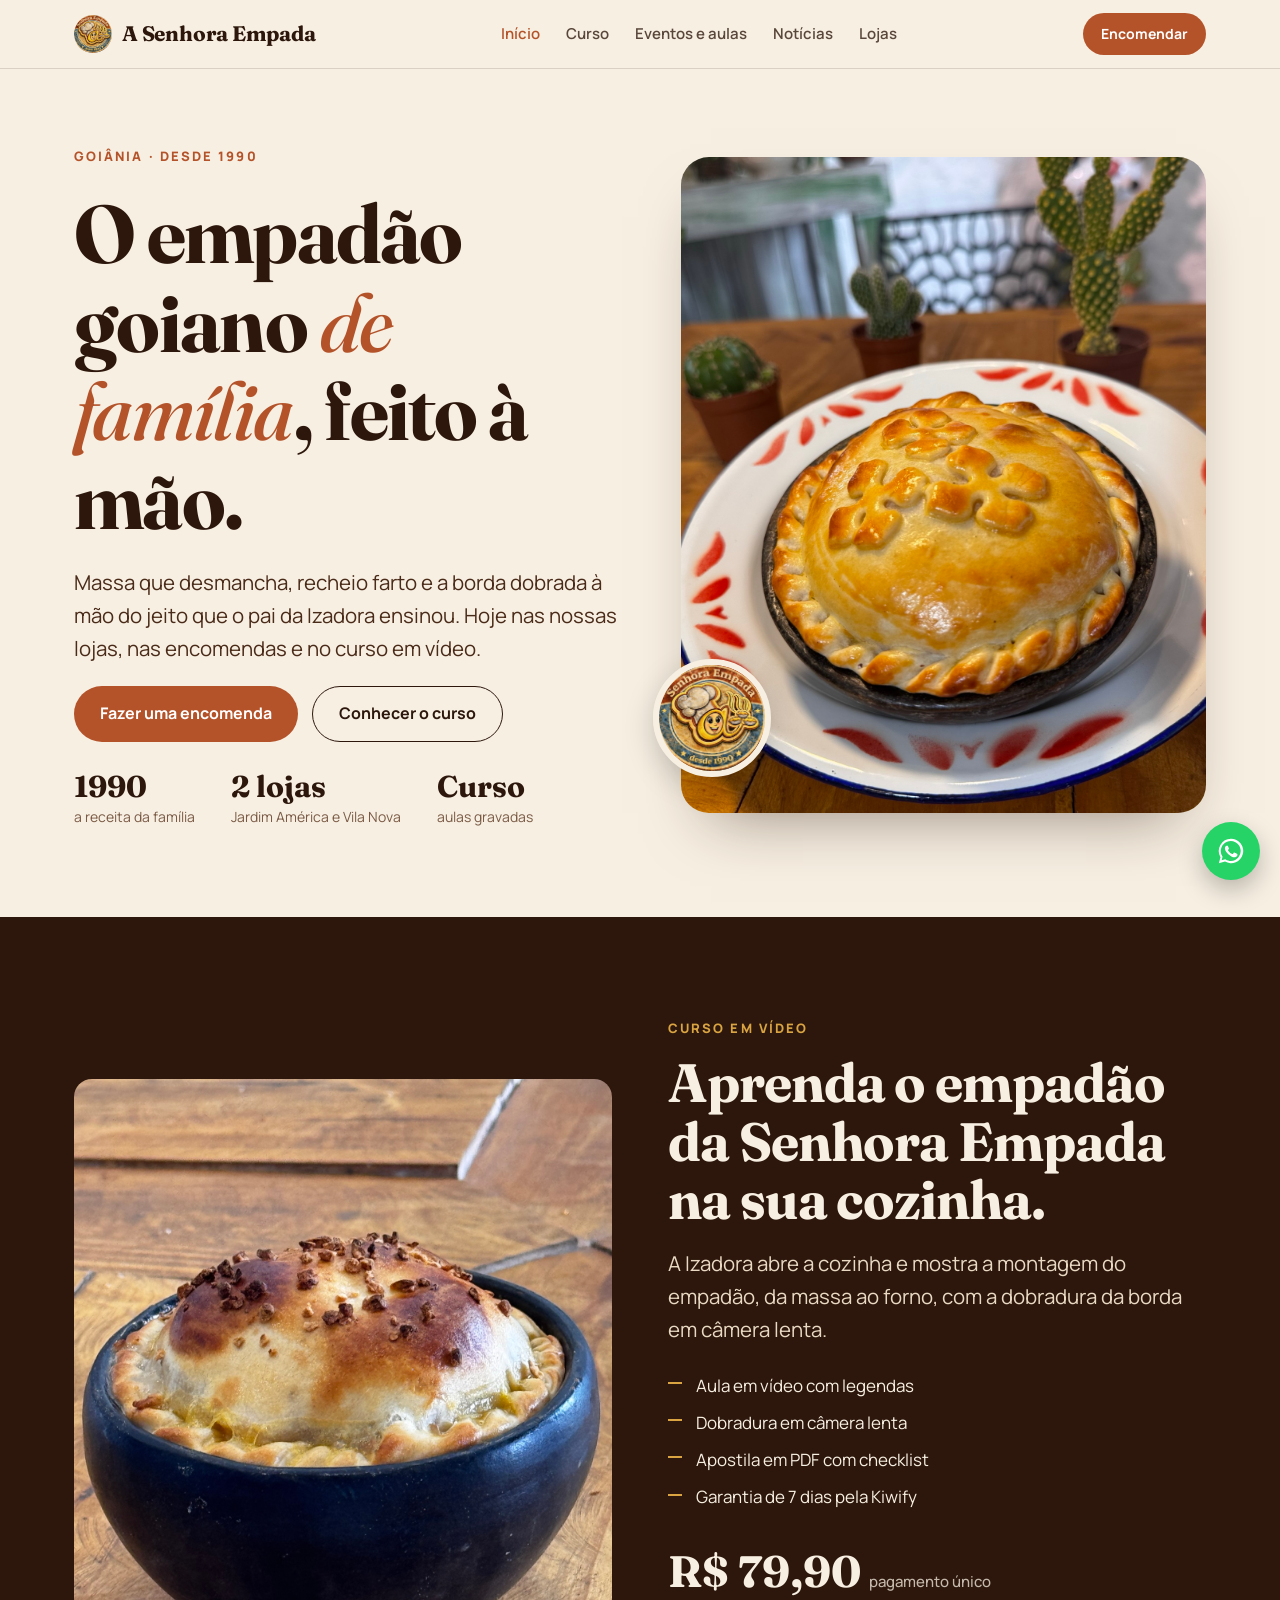
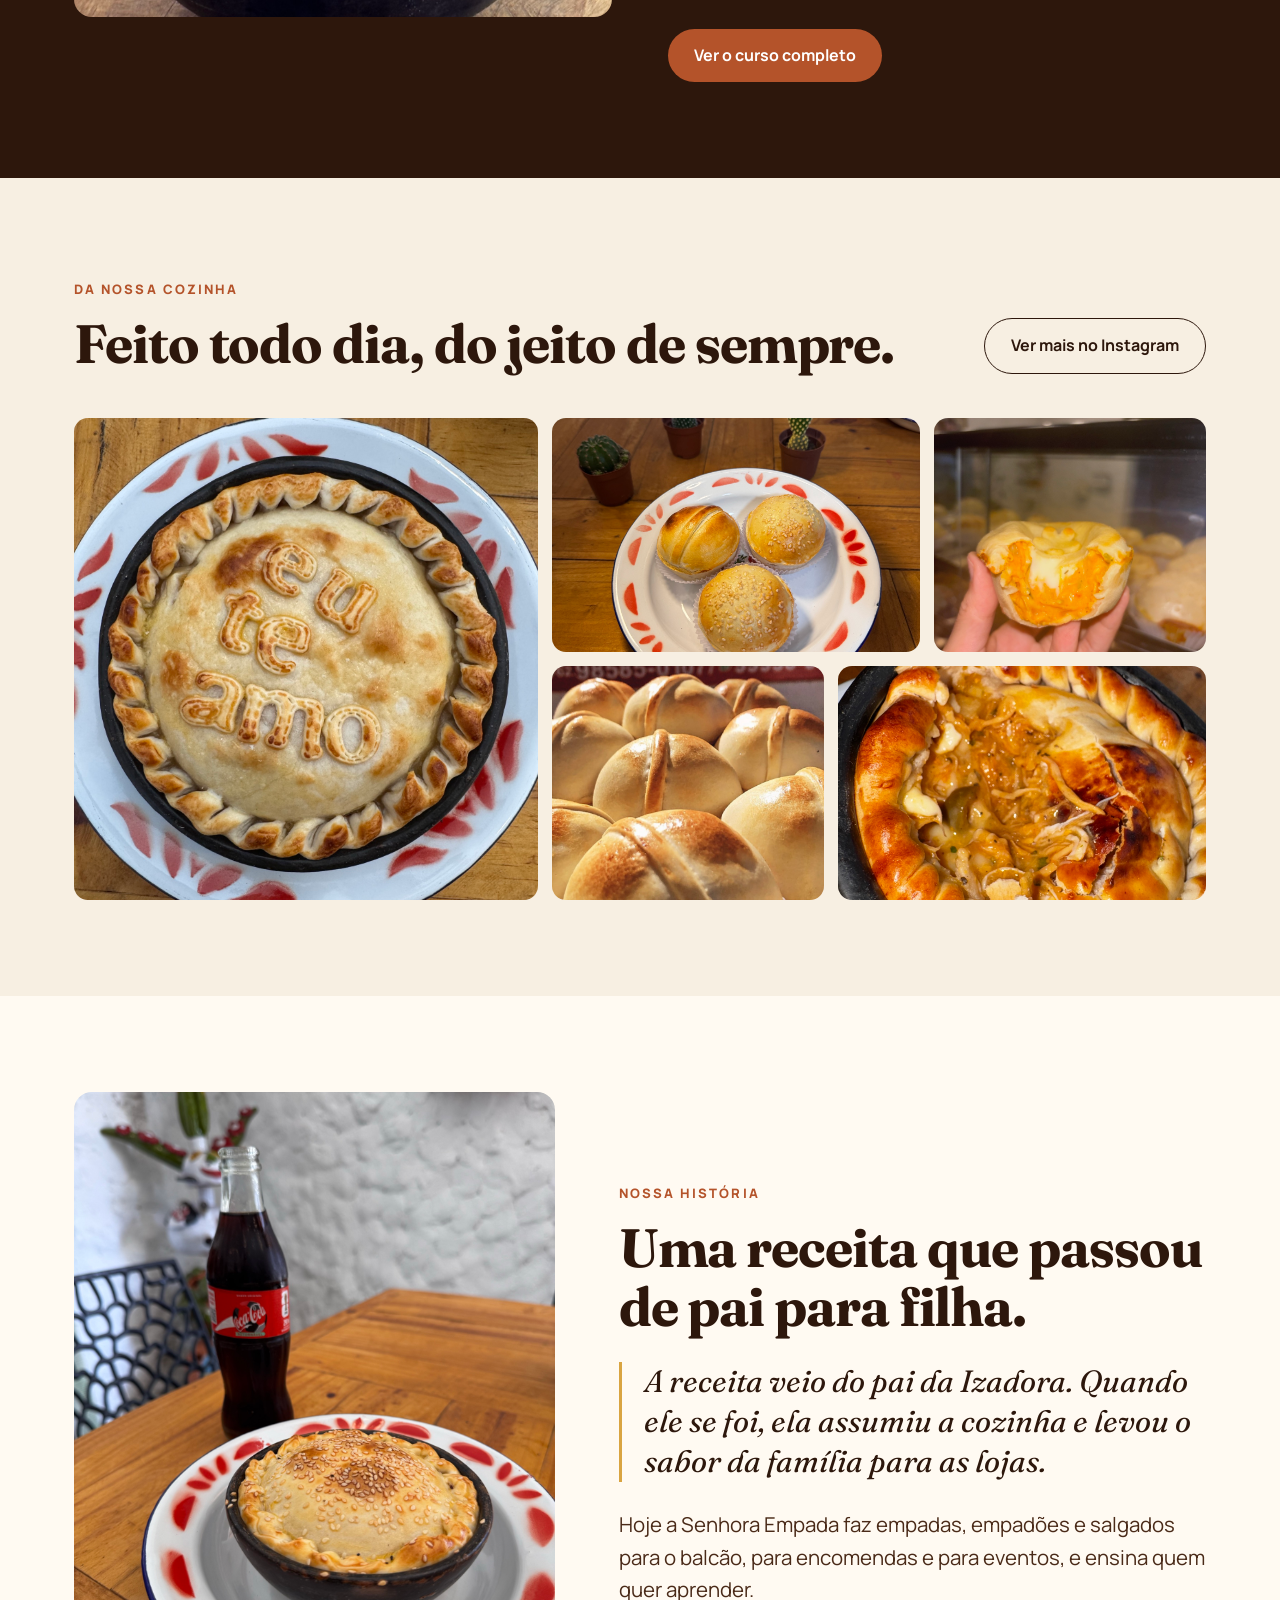
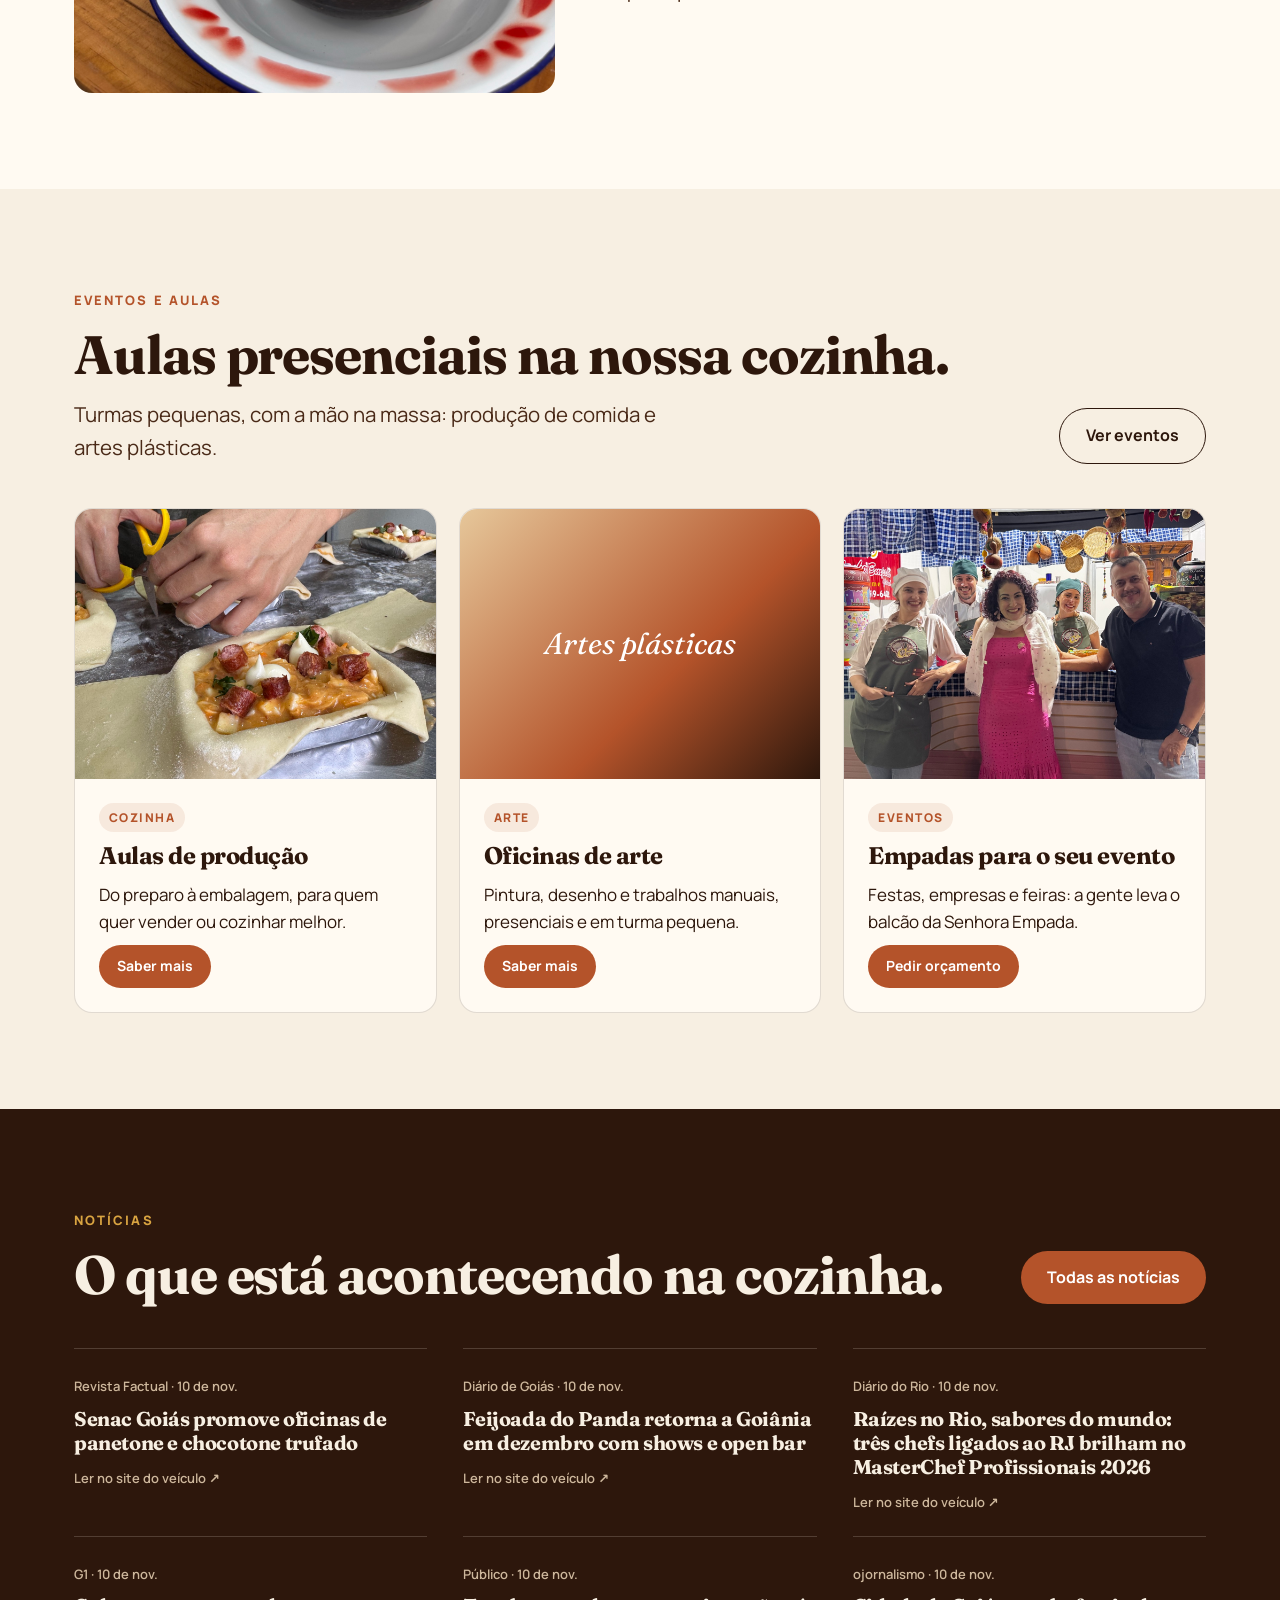
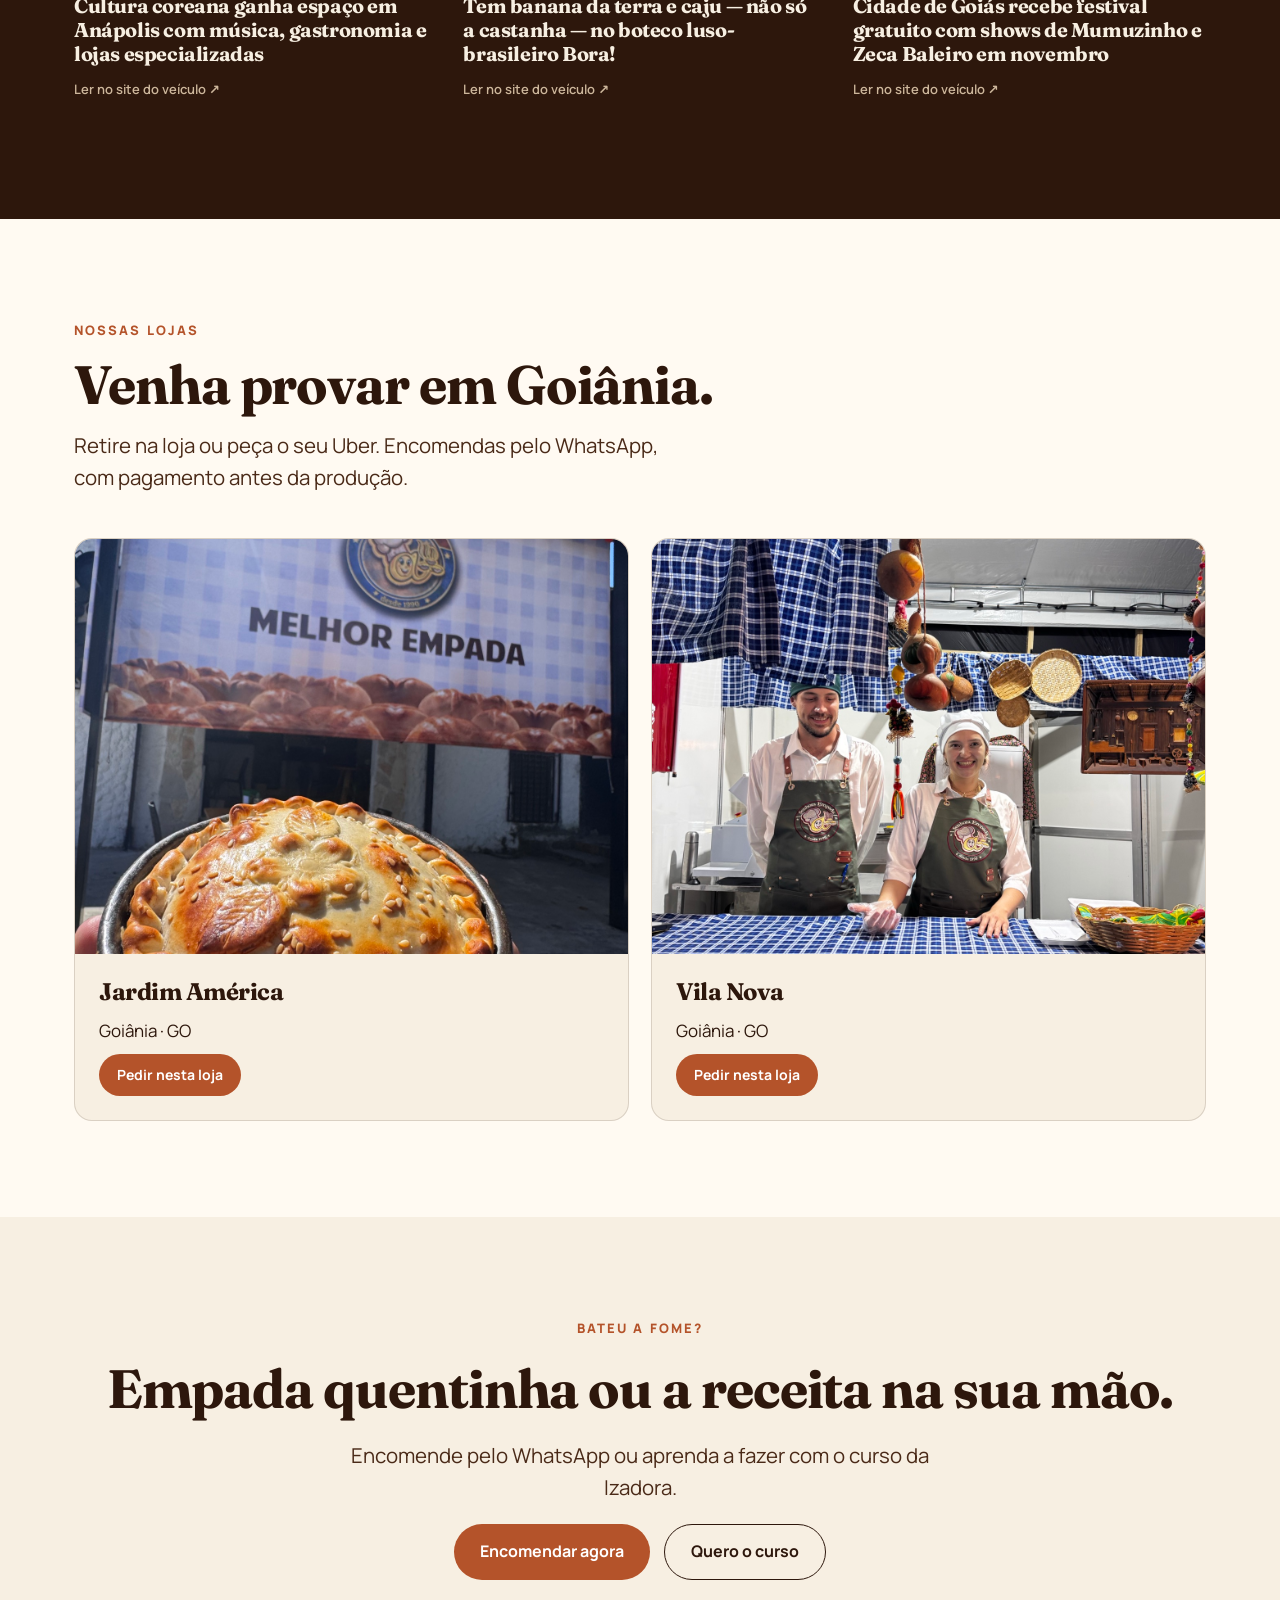
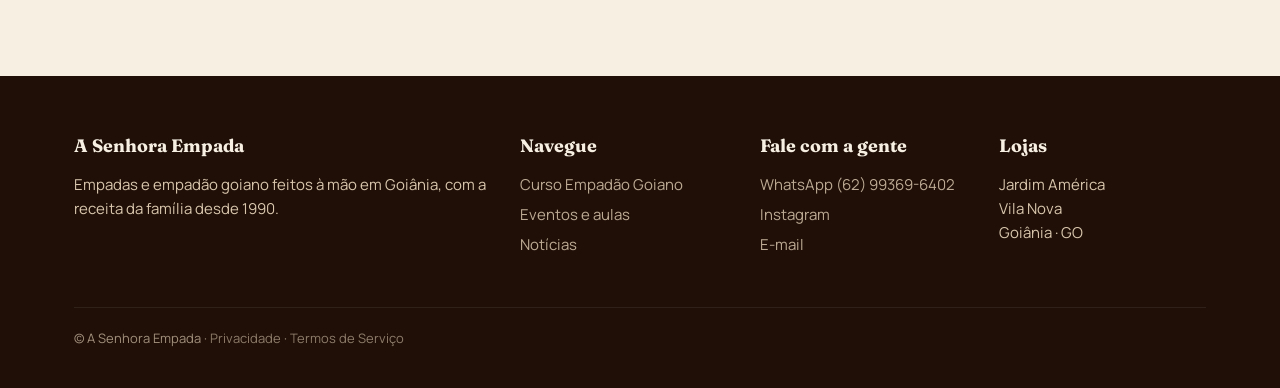
==== commit f4e09c55: "Termos de Serviço e YouTube na privacidade: index.html" ====
--- a/index.html
+++ b/index.html
@@ -123,7 +123,7 @@
   <div><h4>Navegue</h4><a href="curso/">Curso Empadão Goiano</a><a href="eventos/">Eventos e aulas</a><a href="noticias/">Notícias</a></div>
   <div><h4>Fale com a gente</h4><a href="https://wa.me/5562993696402?text=Ol%C3%A1%21%20Vim%20pelo%20site.">WhatsApp (62) 99369-6402</a><a href="https://www.instagram.com/asenhoraempadagoianaa/">Instagram</a><a href="mailto:asenhoraempada1@gmail.com">E-mail</a></div>
   <div><h4>Lojas</h4><p>Jardim América<br>Vila Nova<br>Goiânia · GO</p></div>
-  <p class="fim">© A Senhora Empada · <a style="display:inline" href="privacidade.html">Privacidade</a></p>
+  <p class="fim">© A Senhora Empada · <a style="display:inline" href="privacidade.html">Privacidade</a> · <a style="display:inline" href="termos.html">Termos de Serviço</a></p>
 </div></footer>
 <a class="zap" href="https://wa.me/5562993696402?text=Ol%C3%A1%21%20Vim%20pelo%20site." aria-label="Falar no WhatsApp"><svg viewBox="0 0 32 32" aria-hidden="true"><path d="M16 3a13 13 0 0 0-11.2 19.6L3 29l6.6-1.7A13 13 0 1 0 16 3zm0 23.6c-2 0-4-.6-5.7-1.6l-.4-.2-3.9 1 1-3.8-.3-.4A10.6 10.6 0 1 1 16 26.6zm5.8-7.9c-.3-.2-1.9-.9-2.2-1s-.5-.2-.7.2-.8 1-1 1.2-.4.2-.7 0a8.7 8.7 0 0 1-4.3-3.7c-.3-.6.3-.5.9-1.7.1-.2 0-.4 0-.5l-1-2.4c-.3-.6-.5-.5-.7-.5h-.6a1.2 1.2 0 0 0-.9.4 3.7 3.7 0 0 0-1.1 2.7 6.5 6.5 0 0 0 1.3 3.4 14.6 14.6 0 0 0 5.6 5c2.1.9 2.9 1 4 .8a3.4 3.4 0 0 0 2.2-1.6 2.8 2.8 0 0 0 .2-1.6c-.1-.2-.3-.3-.6-.4z"/></svg></a>
 <script>
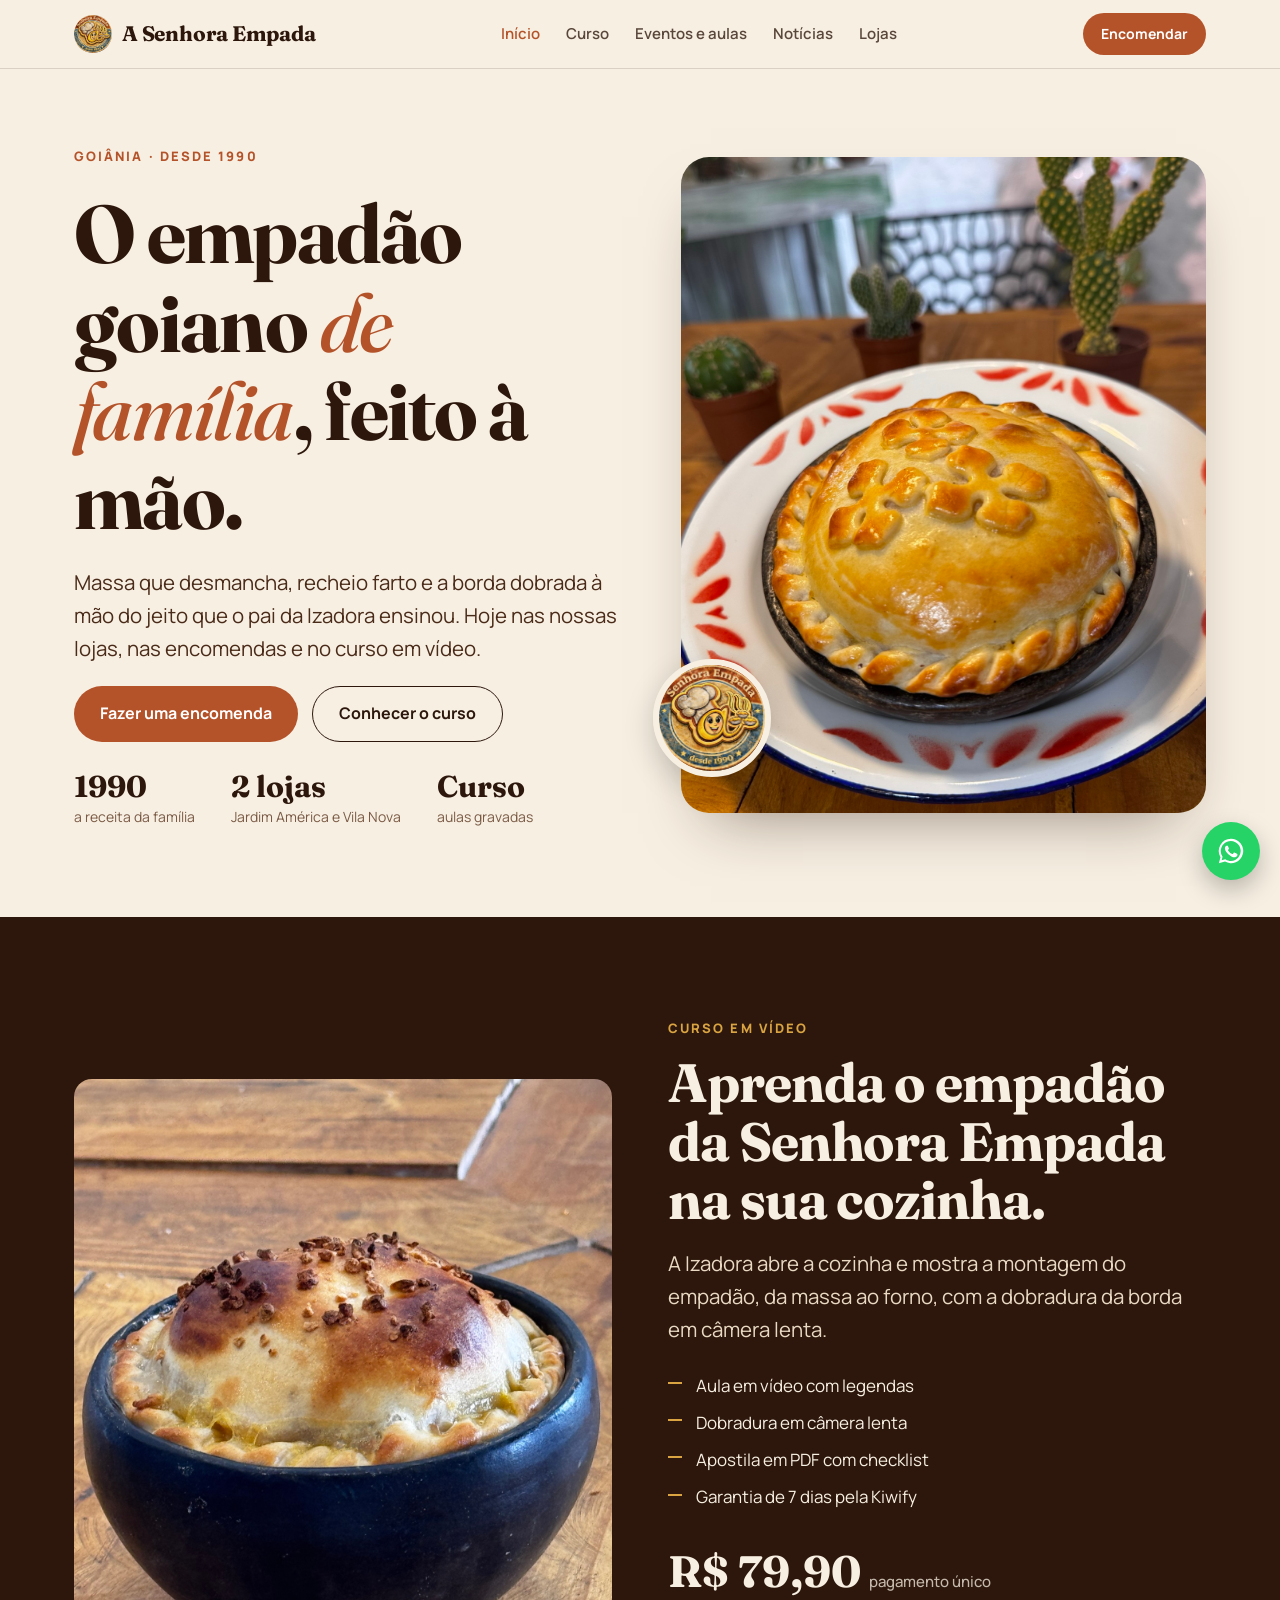
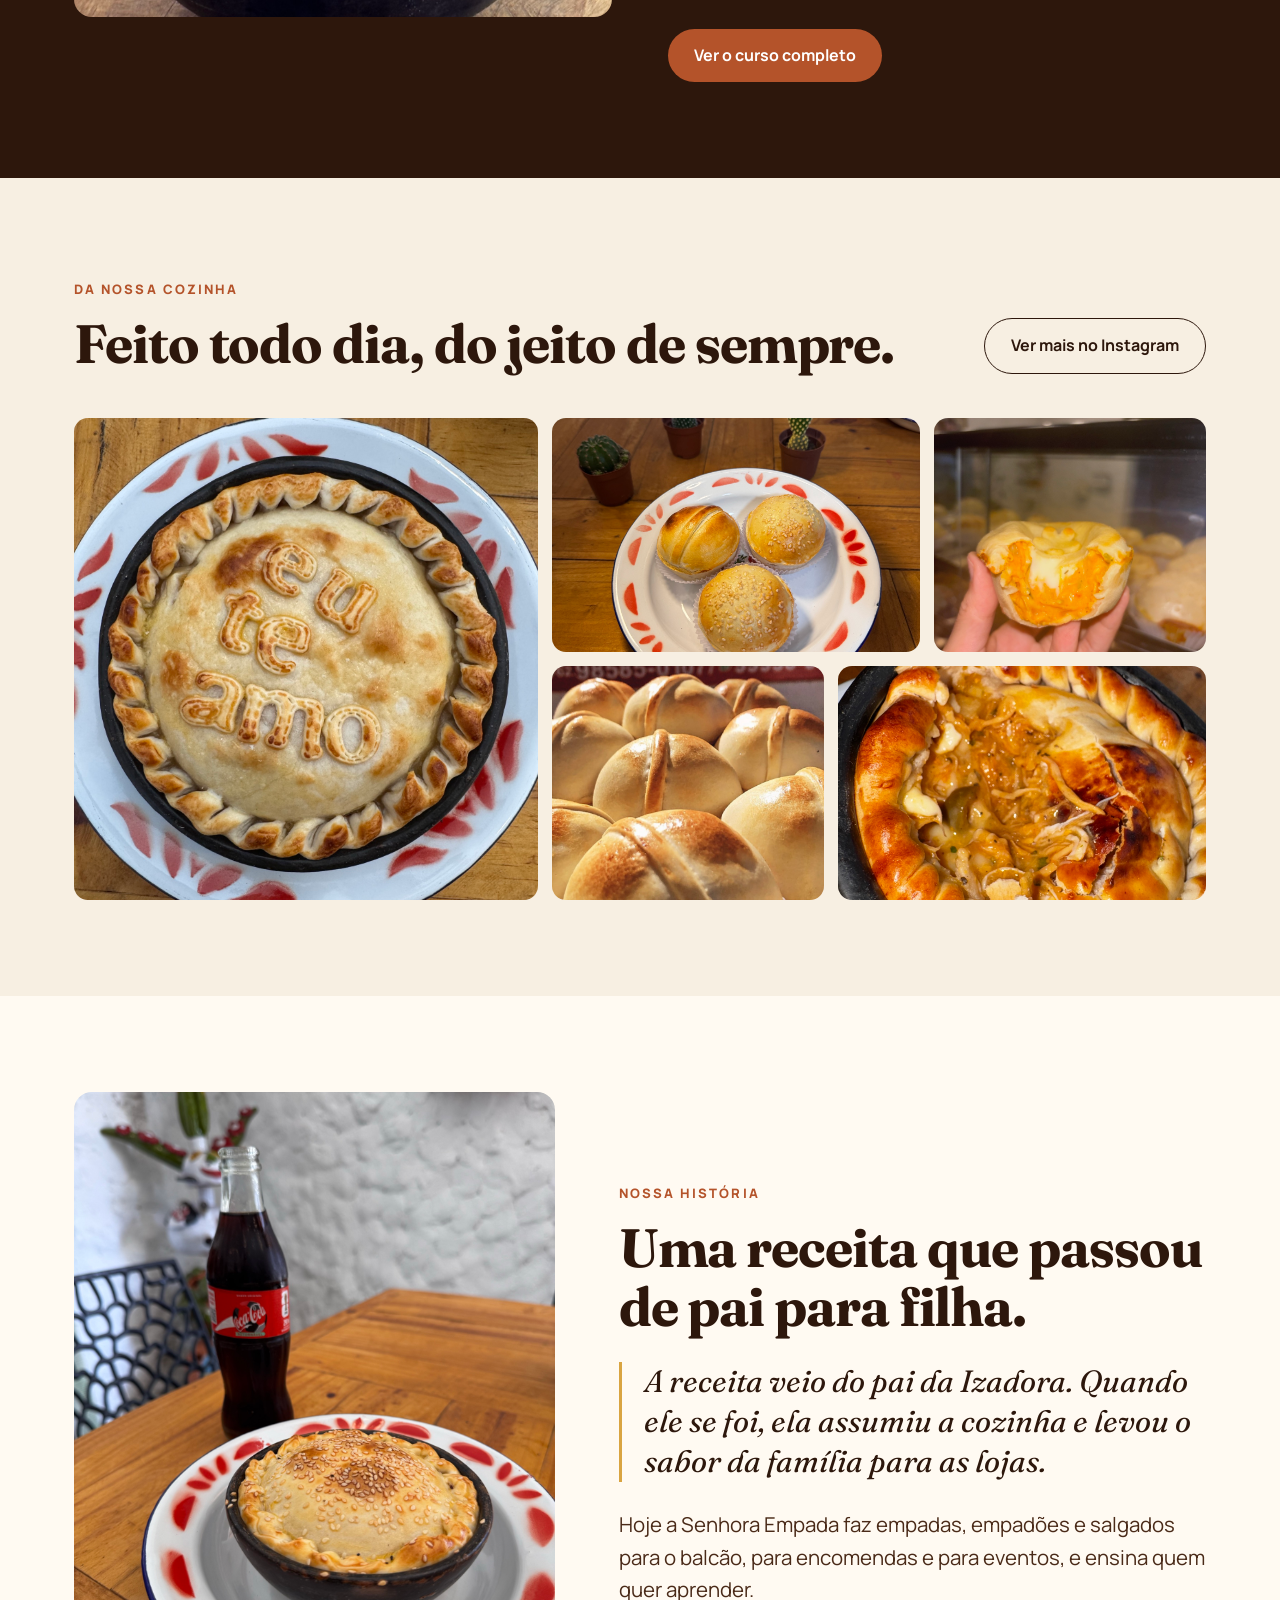
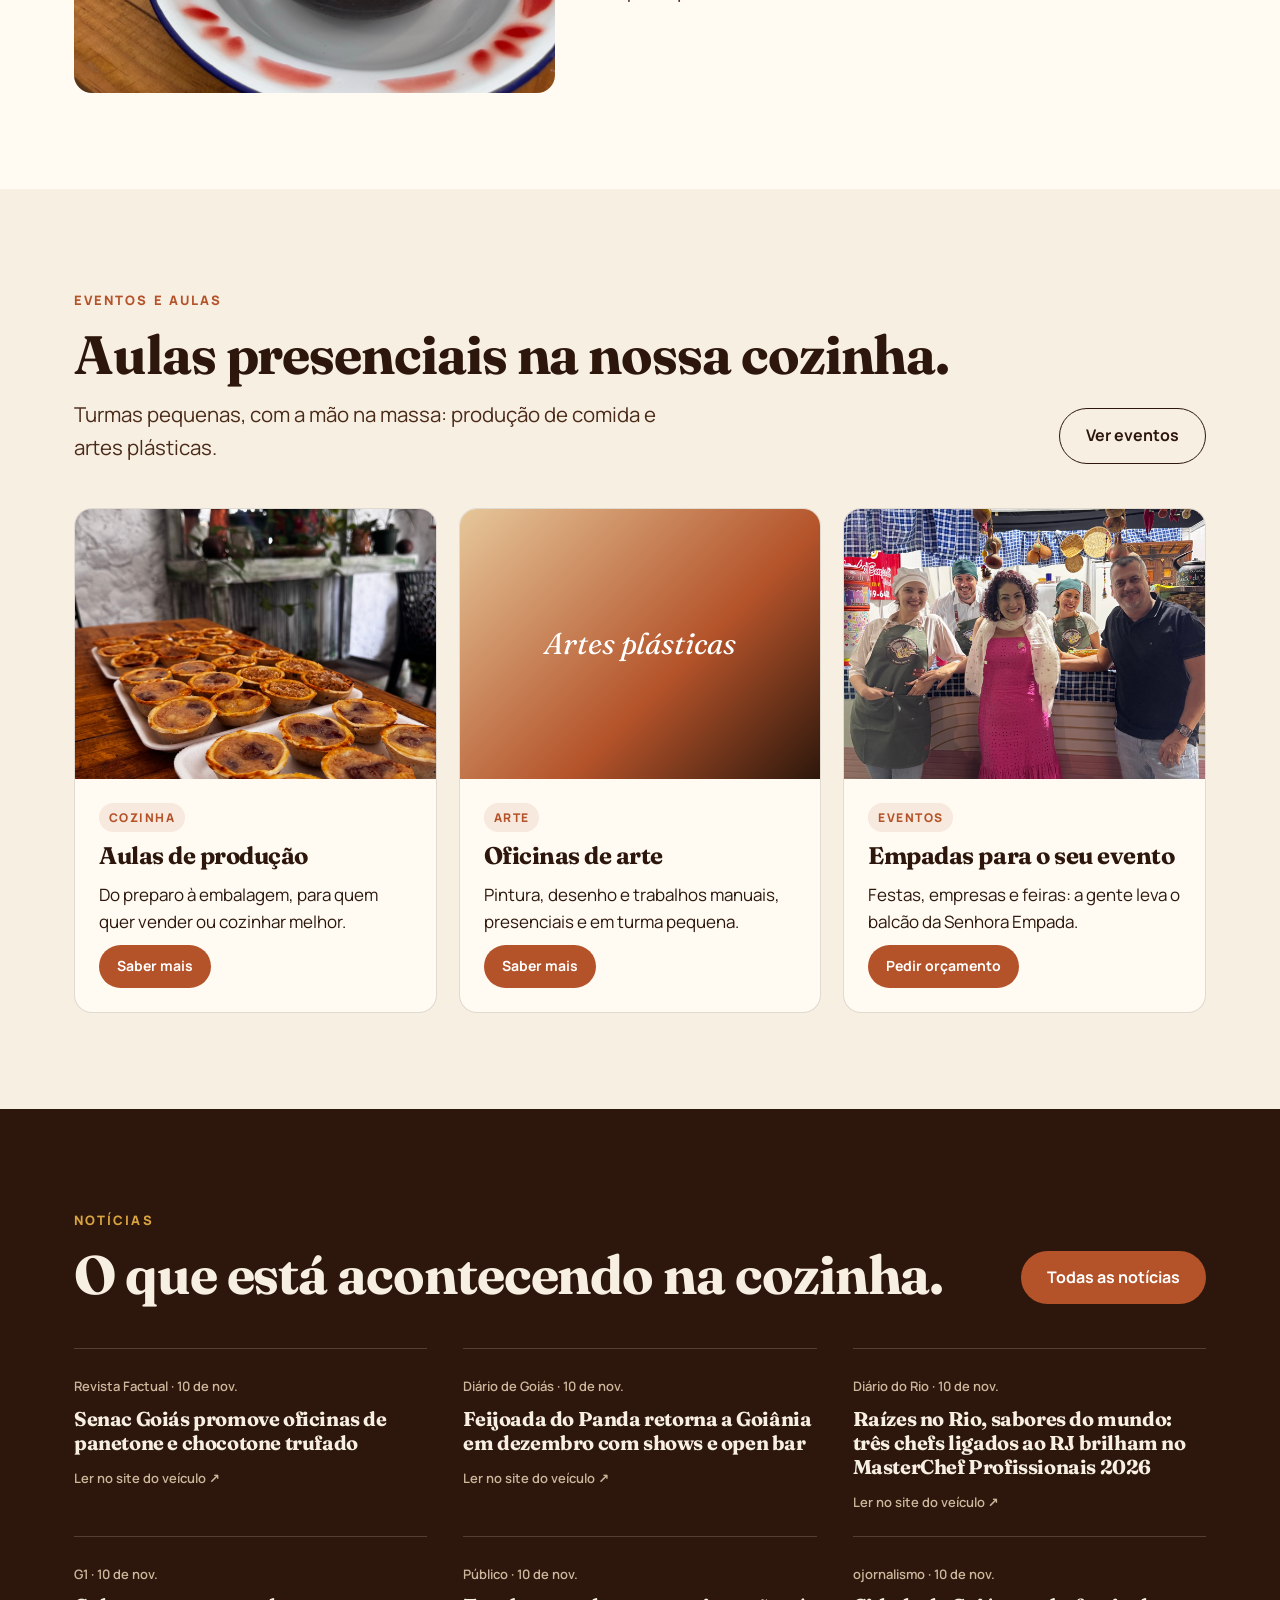
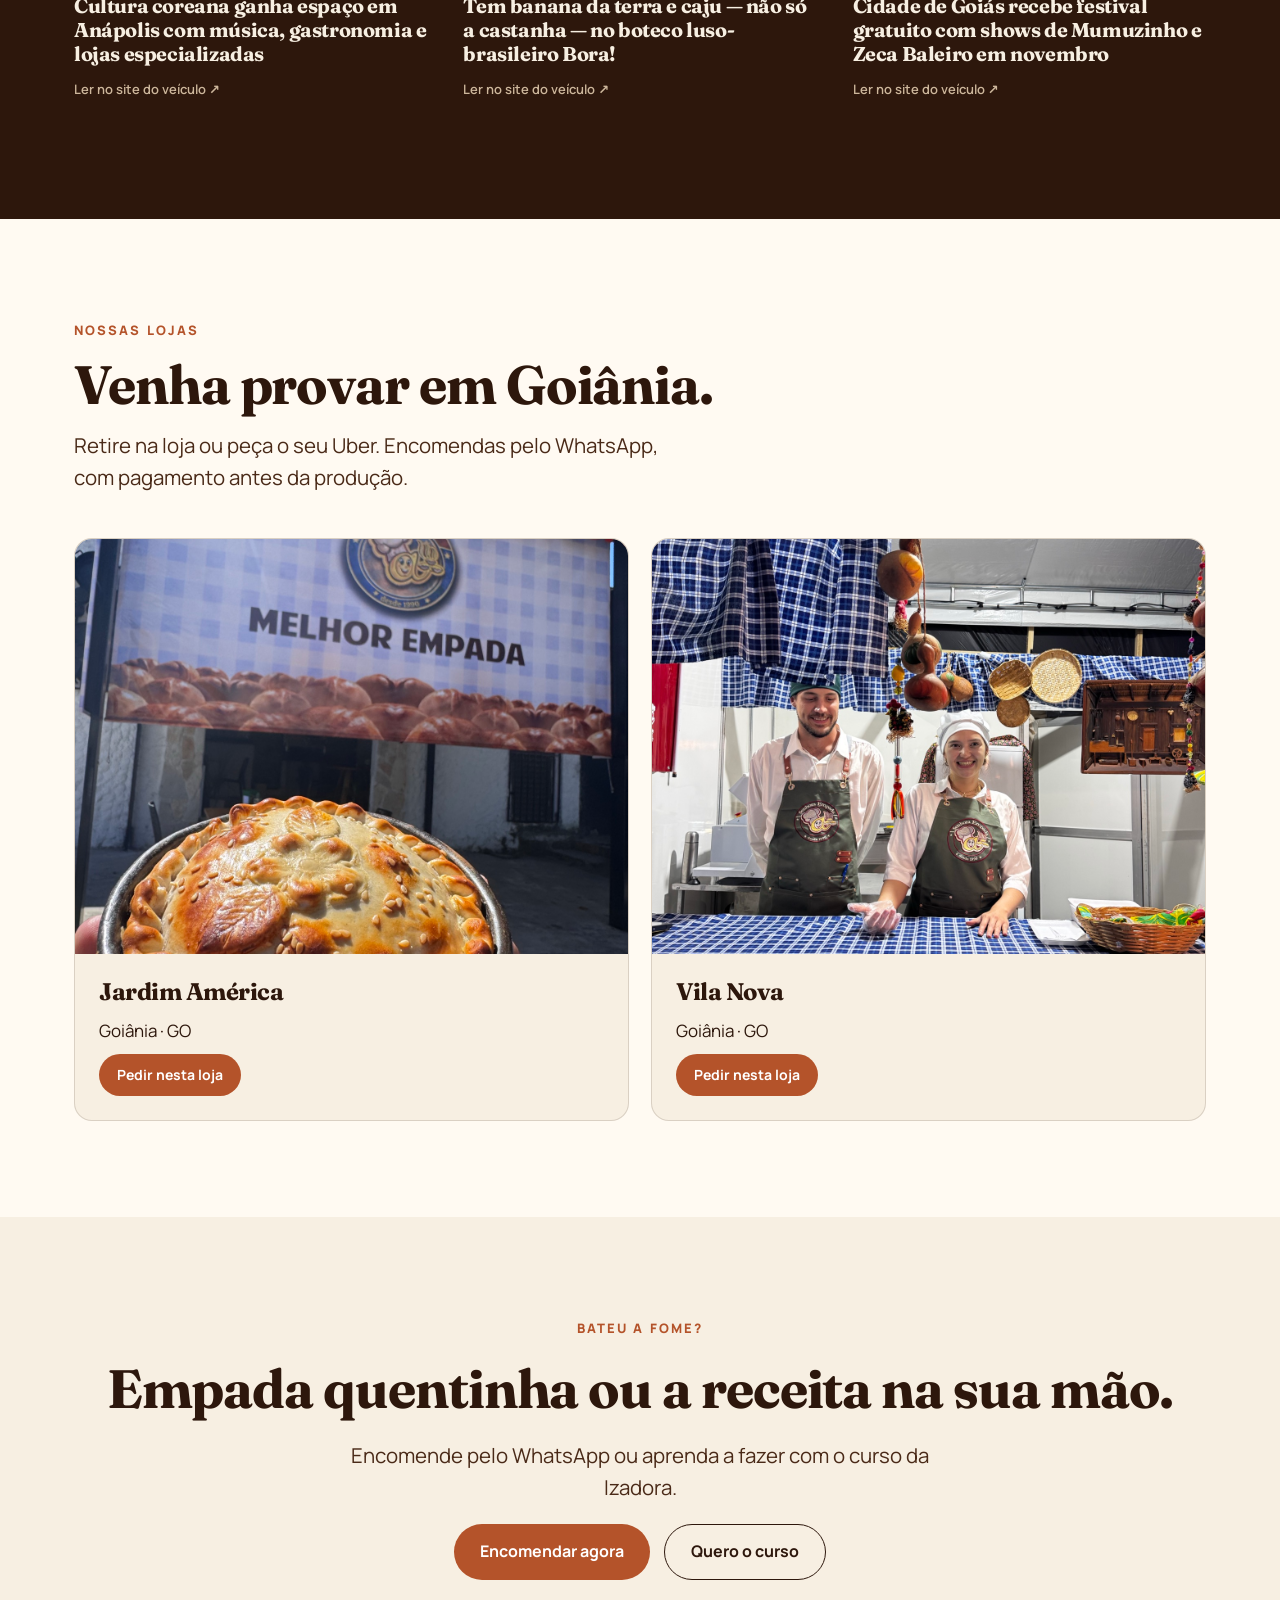
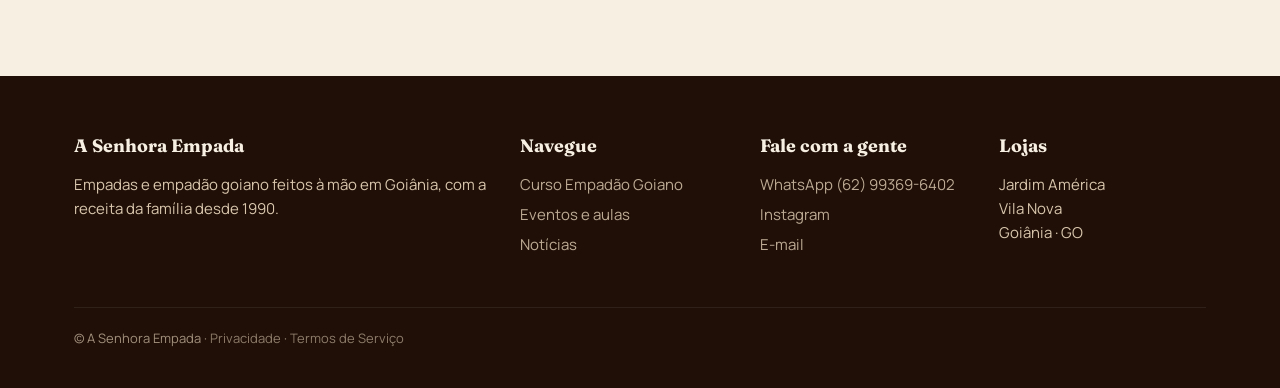
==== commit 605b7021: "Tira a foto de processo (regra: nunca mostrar a produção)" ====
--- a/index.html
+++ b/index.html
@@ -89,7 +89,7 @@
   <p class="lead">Turmas pequenas, com a mão na massa: produção de comida e artes plásticas.</p></div>
   <a class="botao claro" href="eventos/">Ver eventos</a></div>
   <div class="cartoes">
-    <div class="cartao"><img src="img/aula.jpg" alt="Mãos montando a massa na bancada"><div class="corpo"><span class="etiqueta">Cozinha</span><h3>Aulas de produção</h3><p>Do preparo à embalagem, para quem quer vender ou cozinhar melhor.</p><a class="botao pequeno" href="eventos/">Saber mais</a></div></div>
+    <div class="cartao"><img src="img/bandeja.jpg" alt="Bandeja de empadas douradas prontas"><div class="corpo"><span class="etiqueta">Cozinha</span><h3>Aulas de produção</h3><p>Do preparo à embalagem, para quem quer vender ou cozinhar melhor.</p><a class="botao pequeno" href="eventos/">Saber mais</a></div></div>
     <div class="cartao"><div class="arte">Artes plásticas</div><div class="corpo"><span class="etiqueta">Arte</span><h3>Oficinas de arte</h3><p>Pintura, desenho e trabalhos manuais, presenciais e em turma pequena.</p><a class="botao pequeno" href="eventos/">Saber mais</a></div></div>
     <div class="cartao"><img src="img/equipe.jpg" alt="Equipe da Senhora Empada no balcão de um evento"><div class="corpo"><span class="etiqueta">Eventos</span><h3>Empadas para o seu evento</h3><p>Festas, empresas e feiras: a gente leva o balcão da Senhora Empada.</p><a class="botao pequeno" href="https://wa.me/5562993696402?text=Ol%C3%A1%21%20Quero%20or%C3%A7amento%20de%20empadas%20para%20um%20evento.">Pedir orçamento</a></div></div>
   </div>
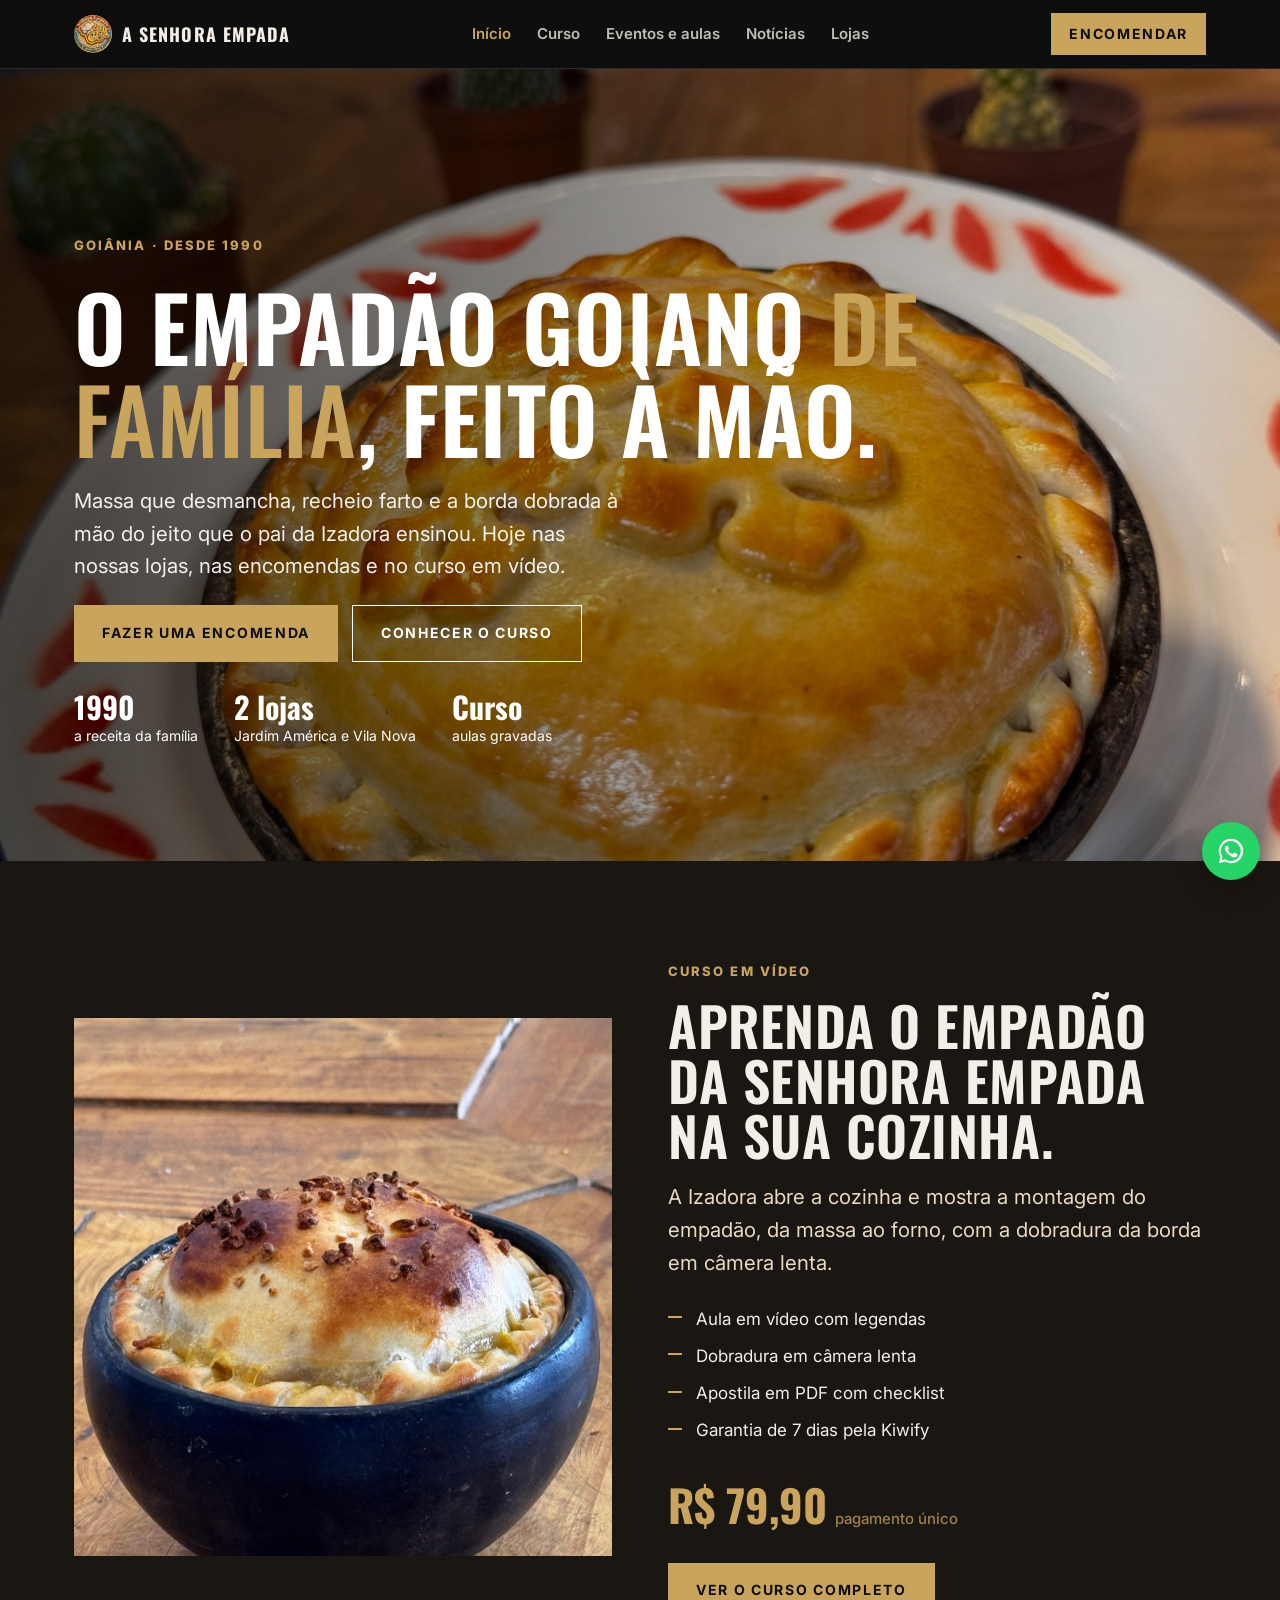
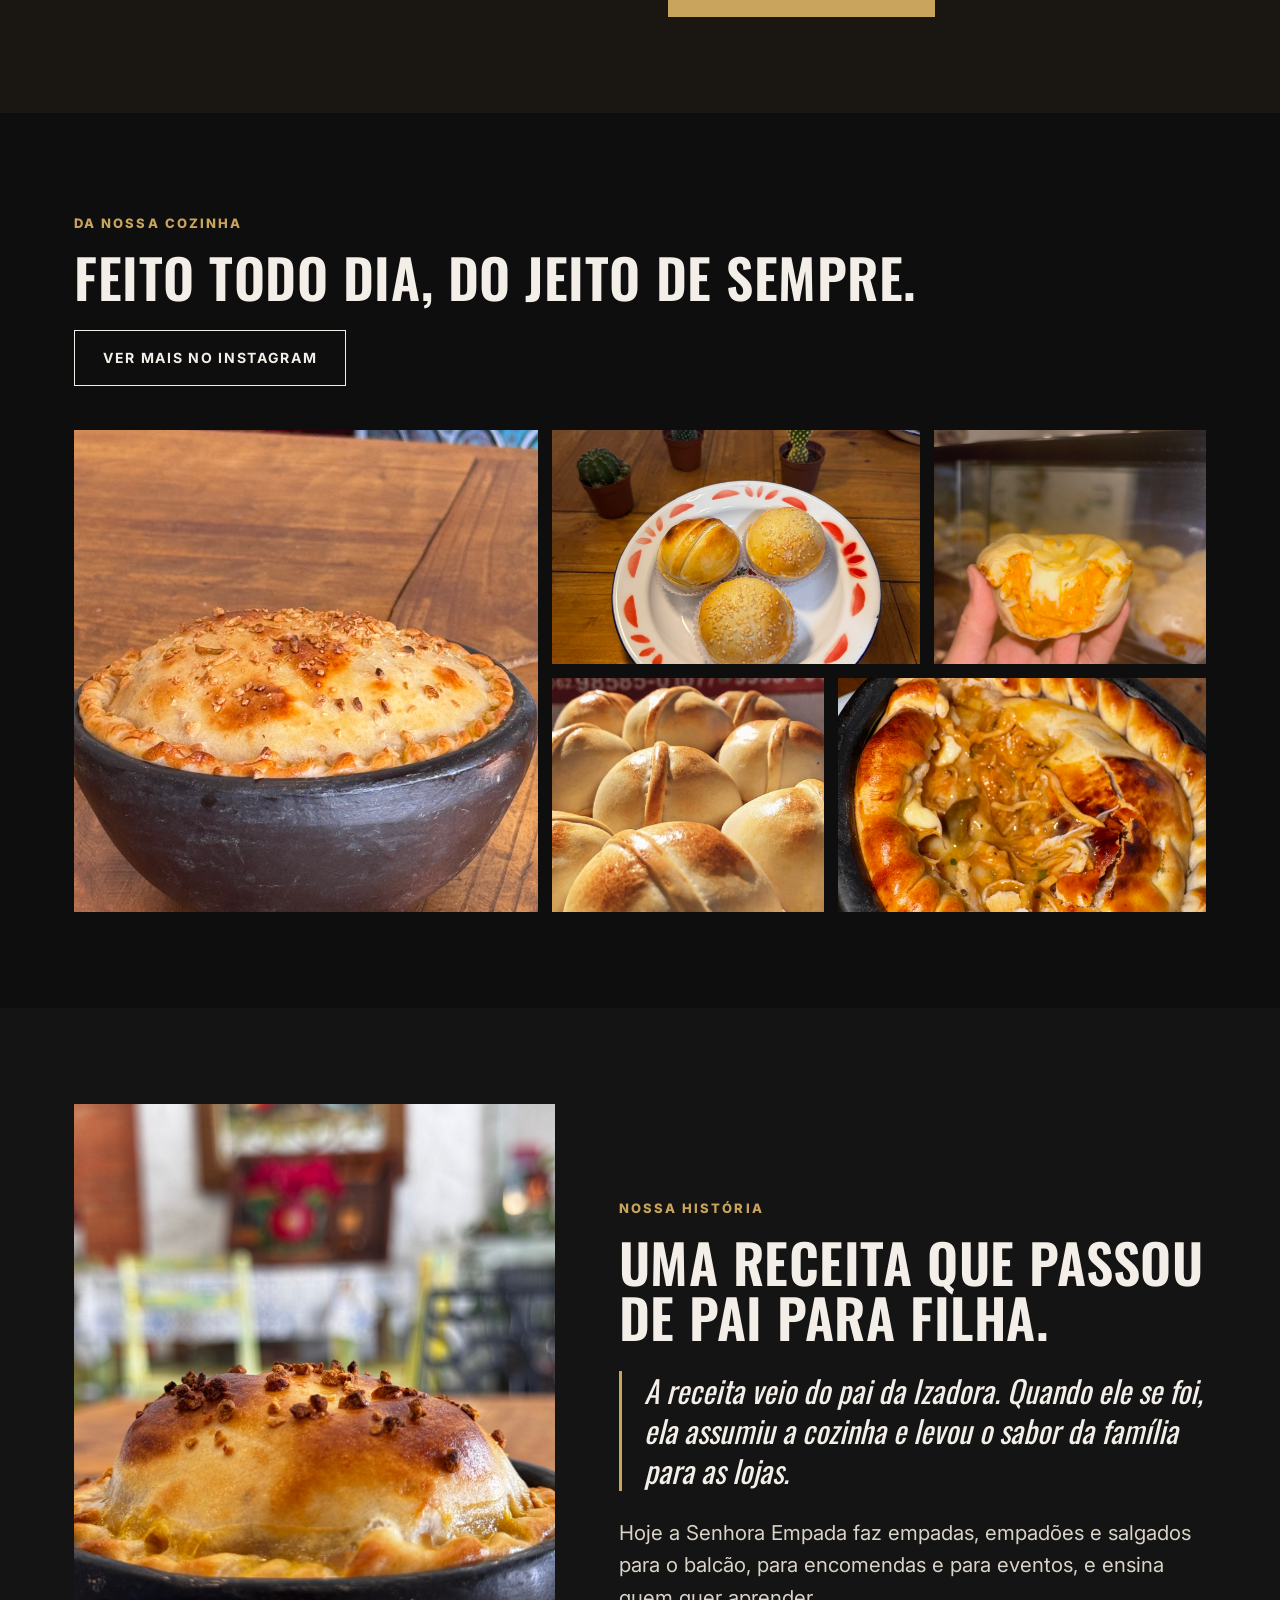
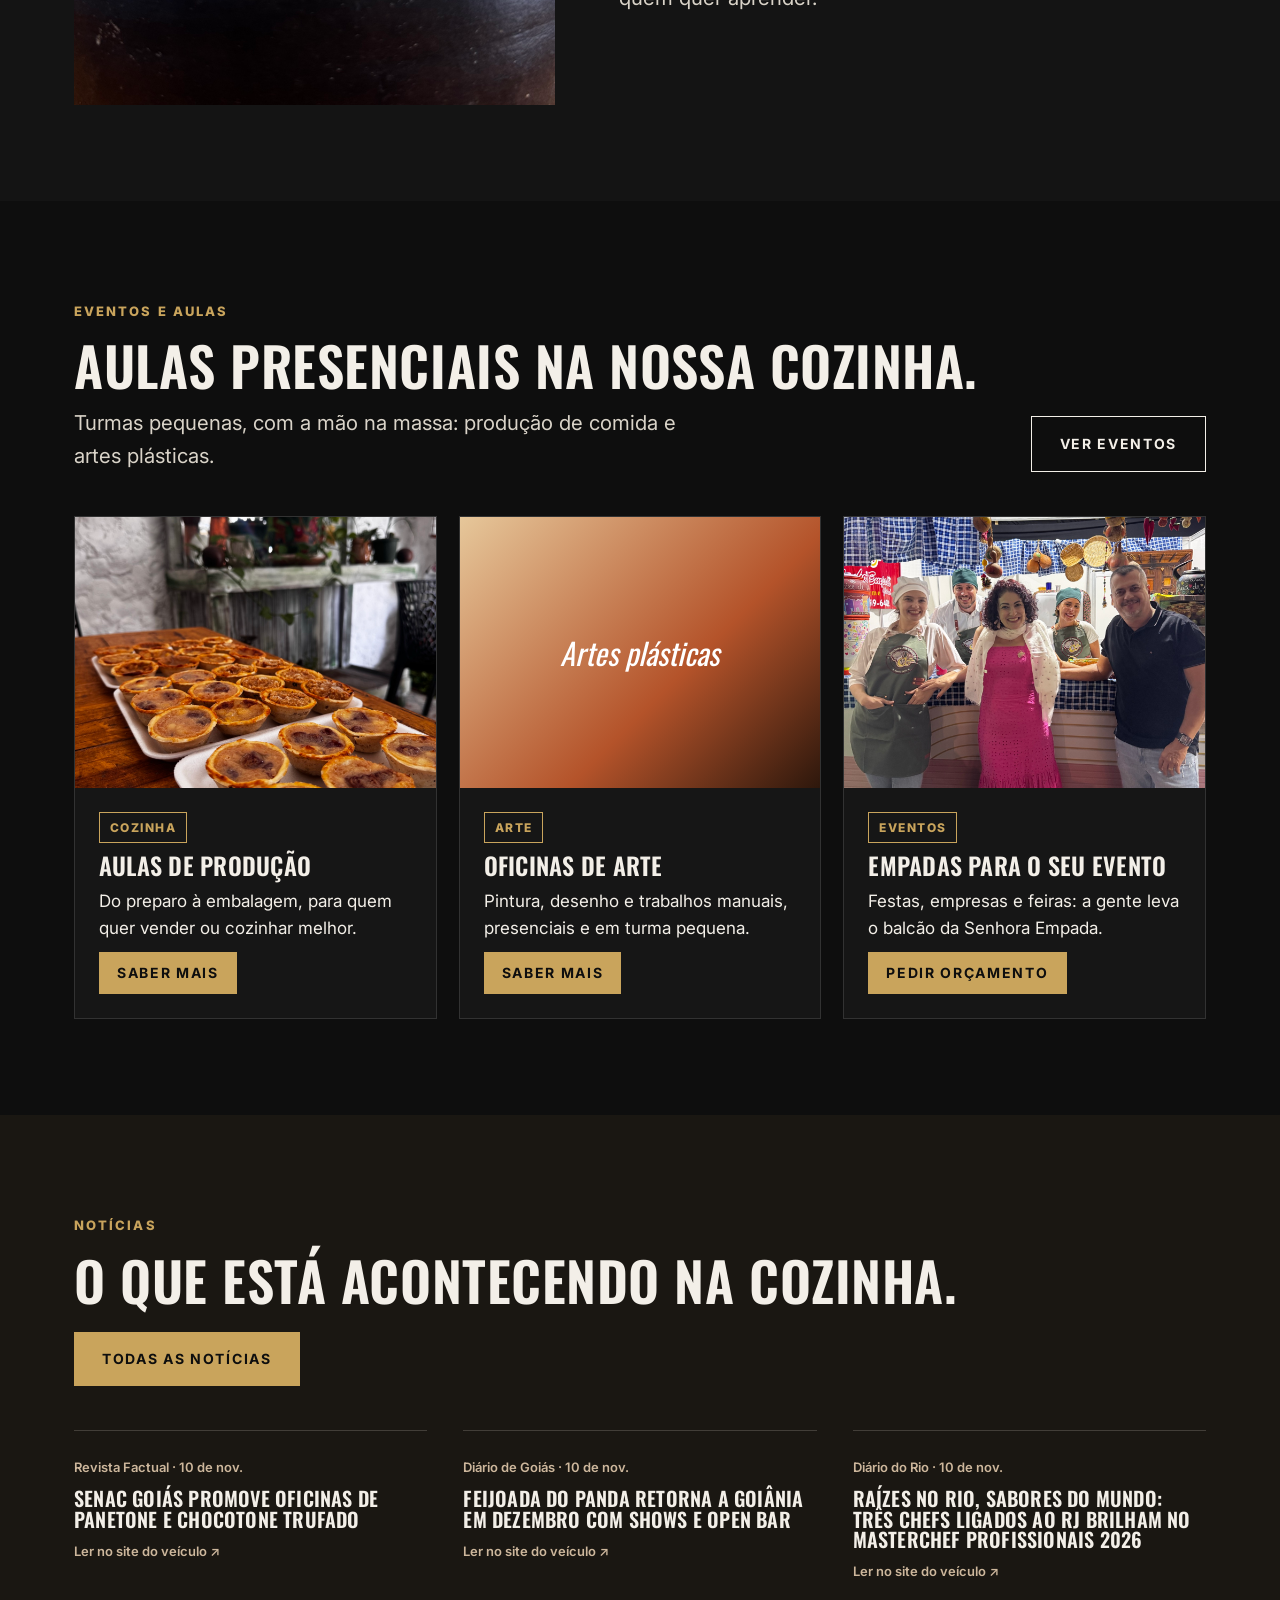
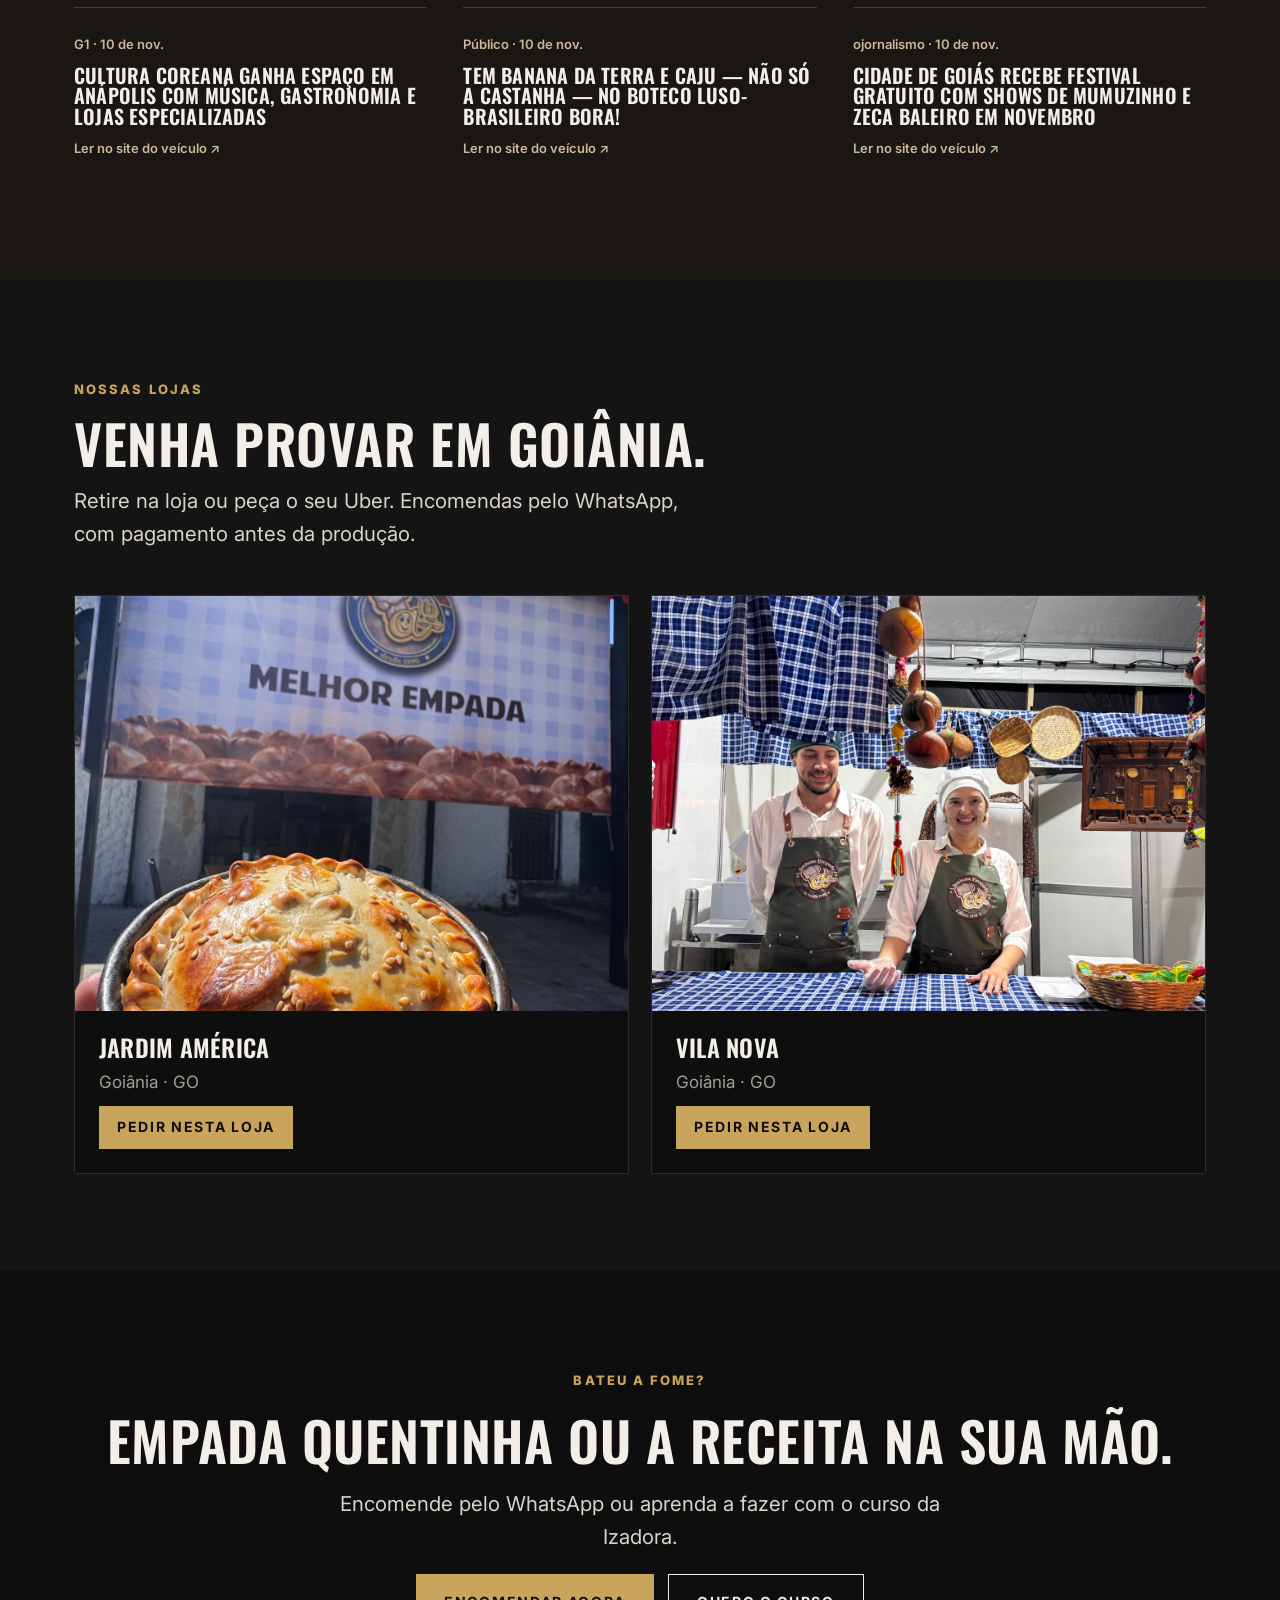
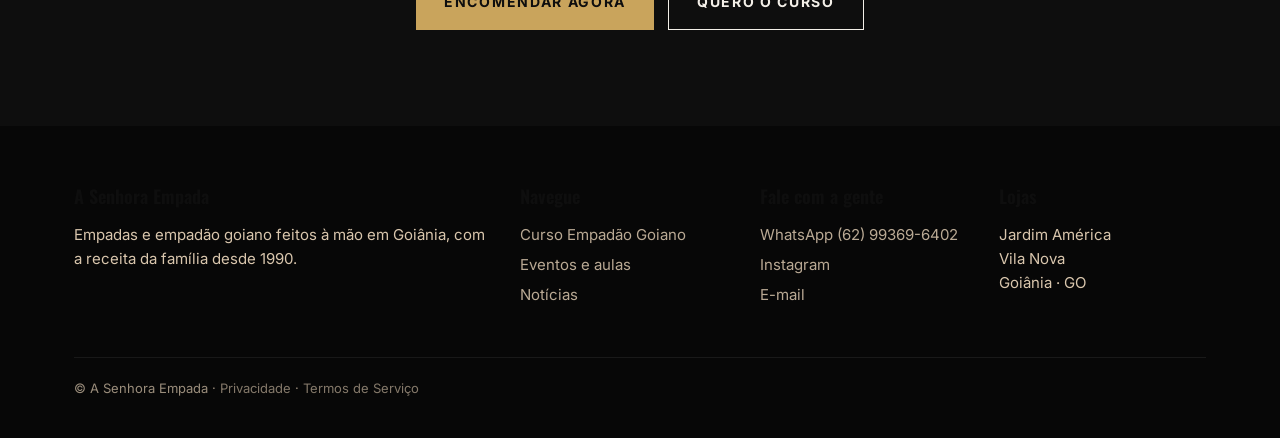
==== commit 27365f60: "Visual novo: Noir de chef (opção A)" ====
--- a/index.html
+++ b/index.html
@@ -8,10 +8,10 @@
 <meta property="og:title" content="A Senhora Empada · Empadão goiano desde 1990">
 <meta property="og:description" content="Empadas e empadão goiano feitos à mão em Goiânia desde 1990. Encomendas, lojas, eventos e o curso em vídeo da Izadora.">
 <meta property="og:image" content="img/hero.jpg">
-<meta name="theme-color" content="#2d170c">
+<meta name="theme-color" content="#0e0e0e">
 <link rel="icon" href="img/selo.jpg">
 <link rel="preconnect" href="https://fonts.googleapis.com"><link rel="preconnect" href="https://fonts.gstatic.com" crossorigin>
-<link href="https://fonts.googleapis.com/css2?family=Fraunces:ital,opsz,wght@0,9..144,500;0,9..144,700;1,9..144,500&family=Manrope:wght@400;500;600;700;800&display=swap" rel="stylesheet">
+<link href="https://fonts.googleapis.com/css2?family=Oswald:wght@500;600&family=Inter:wght@400;500;600;700&display=swap" rel="stylesheet">
 <link rel="stylesheet" href="estilo.css">
 <script>
 !function(f,b,e,v,n,t,s){if(f.fbq)return;n=f.fbq=function(){n.callMethod?
@@ -66,7 +66,7 @@
   <div class="cabeca"><div><span class="sobretitulo">Da nossa cozinha</span><h2>Feito todo dia, do jeito de sempre.</h2></div>
   <a class="botao claro" href="https://www.instagram.com/asenhoraempadagoianaa/">Ver mais no Instagram</a></div>
   <div class="mosaico">
-    <img class="a" src="img/eu-te-amo.jpg" alt="Empadão decorado com a frase eu te amo">
+    <img class="a" src="img/panela-escura.jpg" alt="Empadão goiano dourado na panela de barro">
     <img class="b" src="img/trio.jpg" alt="Três empadas douradas no prato">
     <img class="c" src="img/recheio.jpg" alt="Empada aberta mostrando o recheio">
     <img class="d" src="img/douradas.jpg" alt="Empadas saindo do forno">
@@ -75,7 +75,7 @@
 </div></section>
 
 <section class="faixa-papel"><div class="envolve historia">
-  <img src="img/mesa.jpg" alt="Empadão servido na mesa da loja">
+  <img src="img/historia.jpg" alt="Empadão goiano servido na panela de barro">
   <div>
     <span class="sobretitulo">Nossa história</span>
     <h2 style="margin-top:14px">Uma receita que passou de pai para filha.</h2>
--- a/estilo.css
+++ b/estilo.css
@@ -143,3 +143,26 @@
 @media (max-width:900px){.abertura figure img.selo{width:92px;height:92px}}
 .cartoes.dois{grid-template-columns:repeat(2,1fr)}
 @media (max-width:900px){.cartoes.dois{grid-template-columns:1fr}}
+.abertura{position:relative;display:block;max-width:none;padding:0!important;margin:0;min-height:88vh;overflow:hidden}
+.abertura figure{position:absolute;inset:0;margin:0}
+.abertura figure img:not(.selo){width:100%;height:100%;aspect-ratio:auto;border-radius:0;object-fit:cover;box-shadow:none}
+.abertura figure img.selo{display:none}
+.abertura::after{content:"";position:absolute;inset:0;background:linear-gradient(90deg,rgba(0,0,0,.72) 0%,rgba(0,0,0,.35) 55%,rgba(0,0,0,.05) 100%)}
+.abertura .texto{position:relative;z-index:2;max-width:var(--max);margin:0 auto;padding:18vh 24px 10vh;color:#fff}
+.abertura .texto h1,.abertura .texto .lead,.abertura .fatos b,.abertura .fatos span{color:#fff}
+.abertura .texto .lead{max-width:560px;opacity:.92}
+.abertura .botao.claro{color:#fff;border-color:#fff}
+.abertura .botao.claro:hover{background:#fff;color:#111}
+@media (max-width:900px){.abertura{min-height:92vh}.abertura .texto{padding:16vh 24px 8vh}.abertura::after{background:linear-gradient(0deg,rgba(0,0,0,.8) 0%,rgba(0,0,0,.35) 70%)}}
+:root{--creme:#0e0e0e;--papel:#161616;--cacau:#f3efe8;--cacau-2:#d9d3c8;--terra:#c9a45c;--terra-2:#b38c43;--ouro:#c9a45c;--linha:rgba(255,255,255,.12);--suave:#a39d93;--serif:"Oswald",Impact,sans-serif;--sans:"Inter",system-ui,sans-serif}
+body{background:#0e0e0e}
+h1,h2,h3{font-weight:600;text-transform:uppercase;letter-spacing:.01em;line-height:1.02}
+h1{font-size:clamp(48px,7vw,104px)}
+em.serif{font-family:var(--serif);font-style:normal;color:var(--ouro)}
+.topo{background:rgba(14,14,14,.86)}.marca{text-transform:uppercase;letter-spacing:.06em;font-size:18px}
+.botao{border-radius:0;text-transform:uppercase;letter-spacing:.12em;font-size:14px;padding:16px 28px;color:#0e0e0e}
+.faixa-escura{background:#1a1712}.faixa-papel{background:#141414}
+.cartao{border-radius:0;background:#161616}.mosaico img,.curso img,.historia img{border-radius:0}
+.etiqueta{border-radius:0;background:transparent;border:1px solid var(--ouro);color:var(--ouro)}
+.rodape{background:#070707}.preco{color:var(--ouro)}
+.faixa-escura{color:#f3efe8}.faixa-escura h2,.faixa-escura li{color:#f3efe8}.cartao h3,.cartao p{color:#f3efe8}.lojas .cartao p{color:#a39d93}.capa-interna h1{color:#f3efe8}.vazio{color:#a39d93}
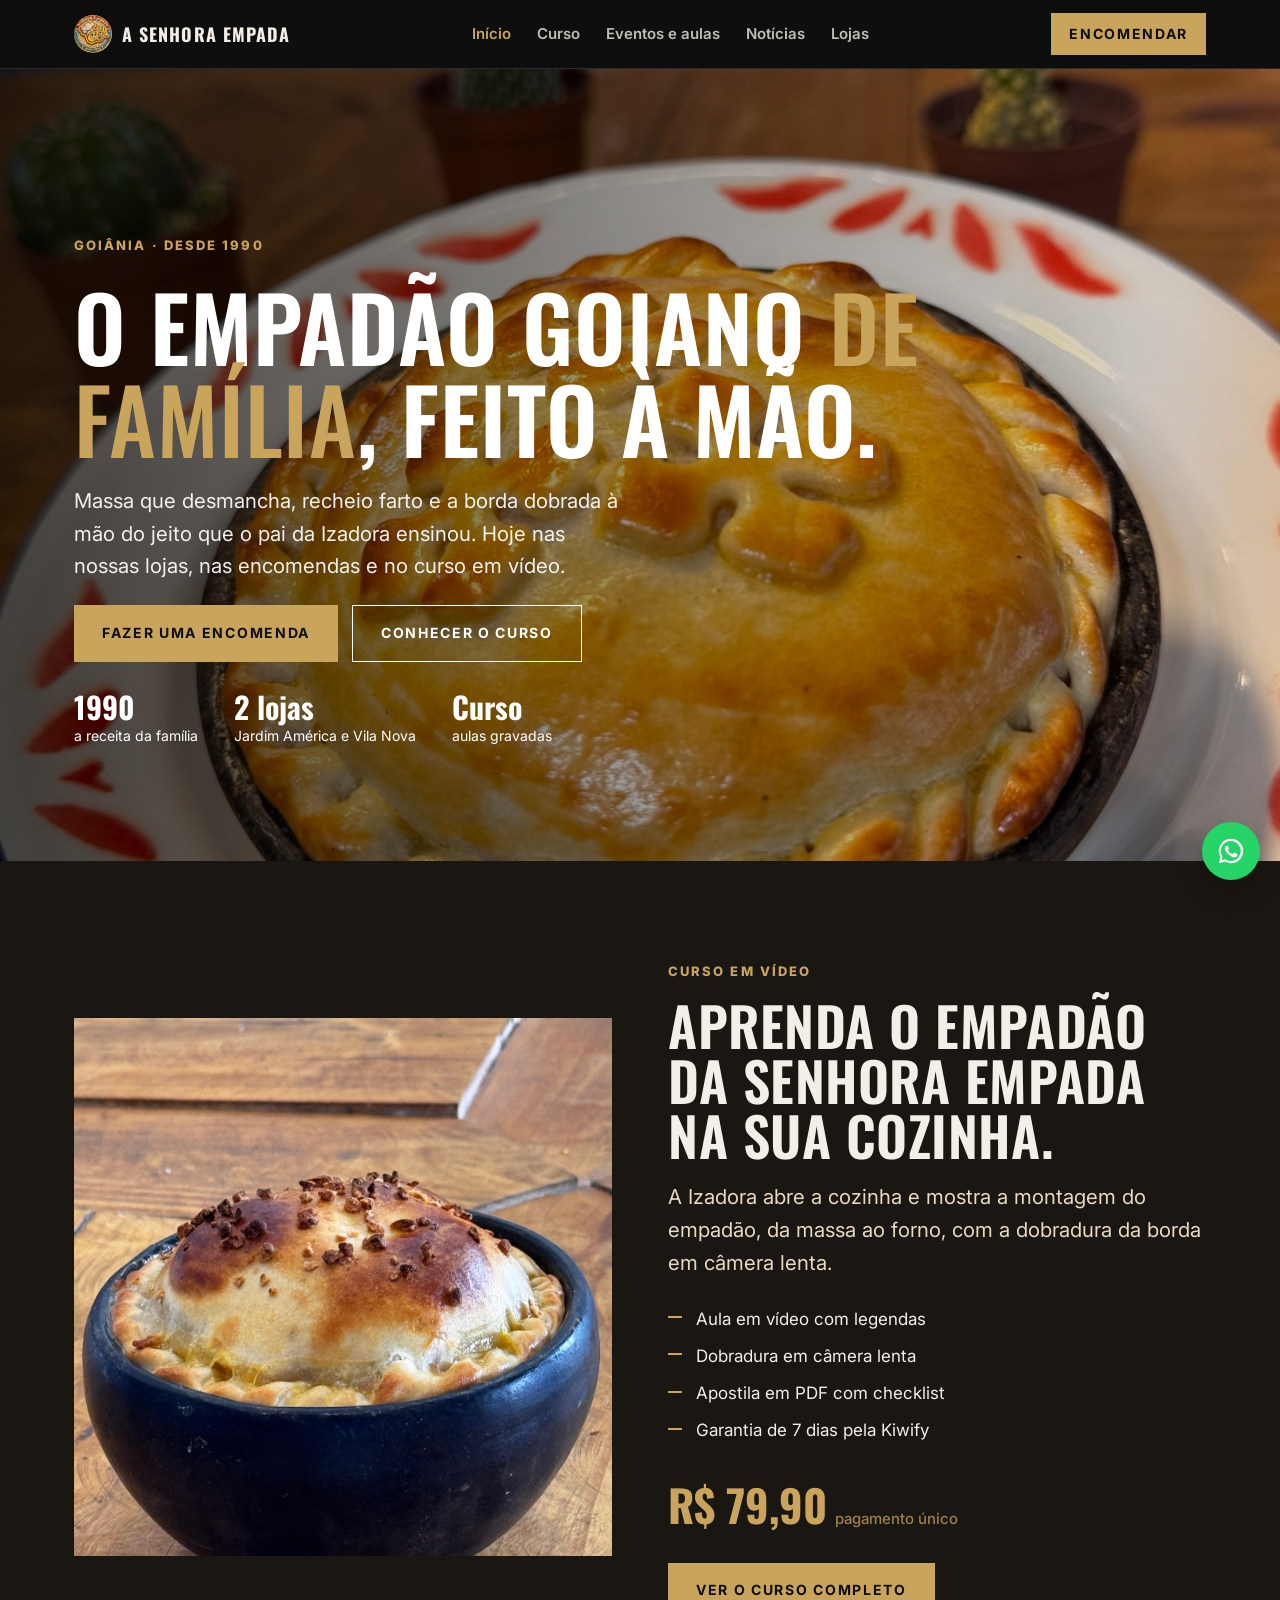
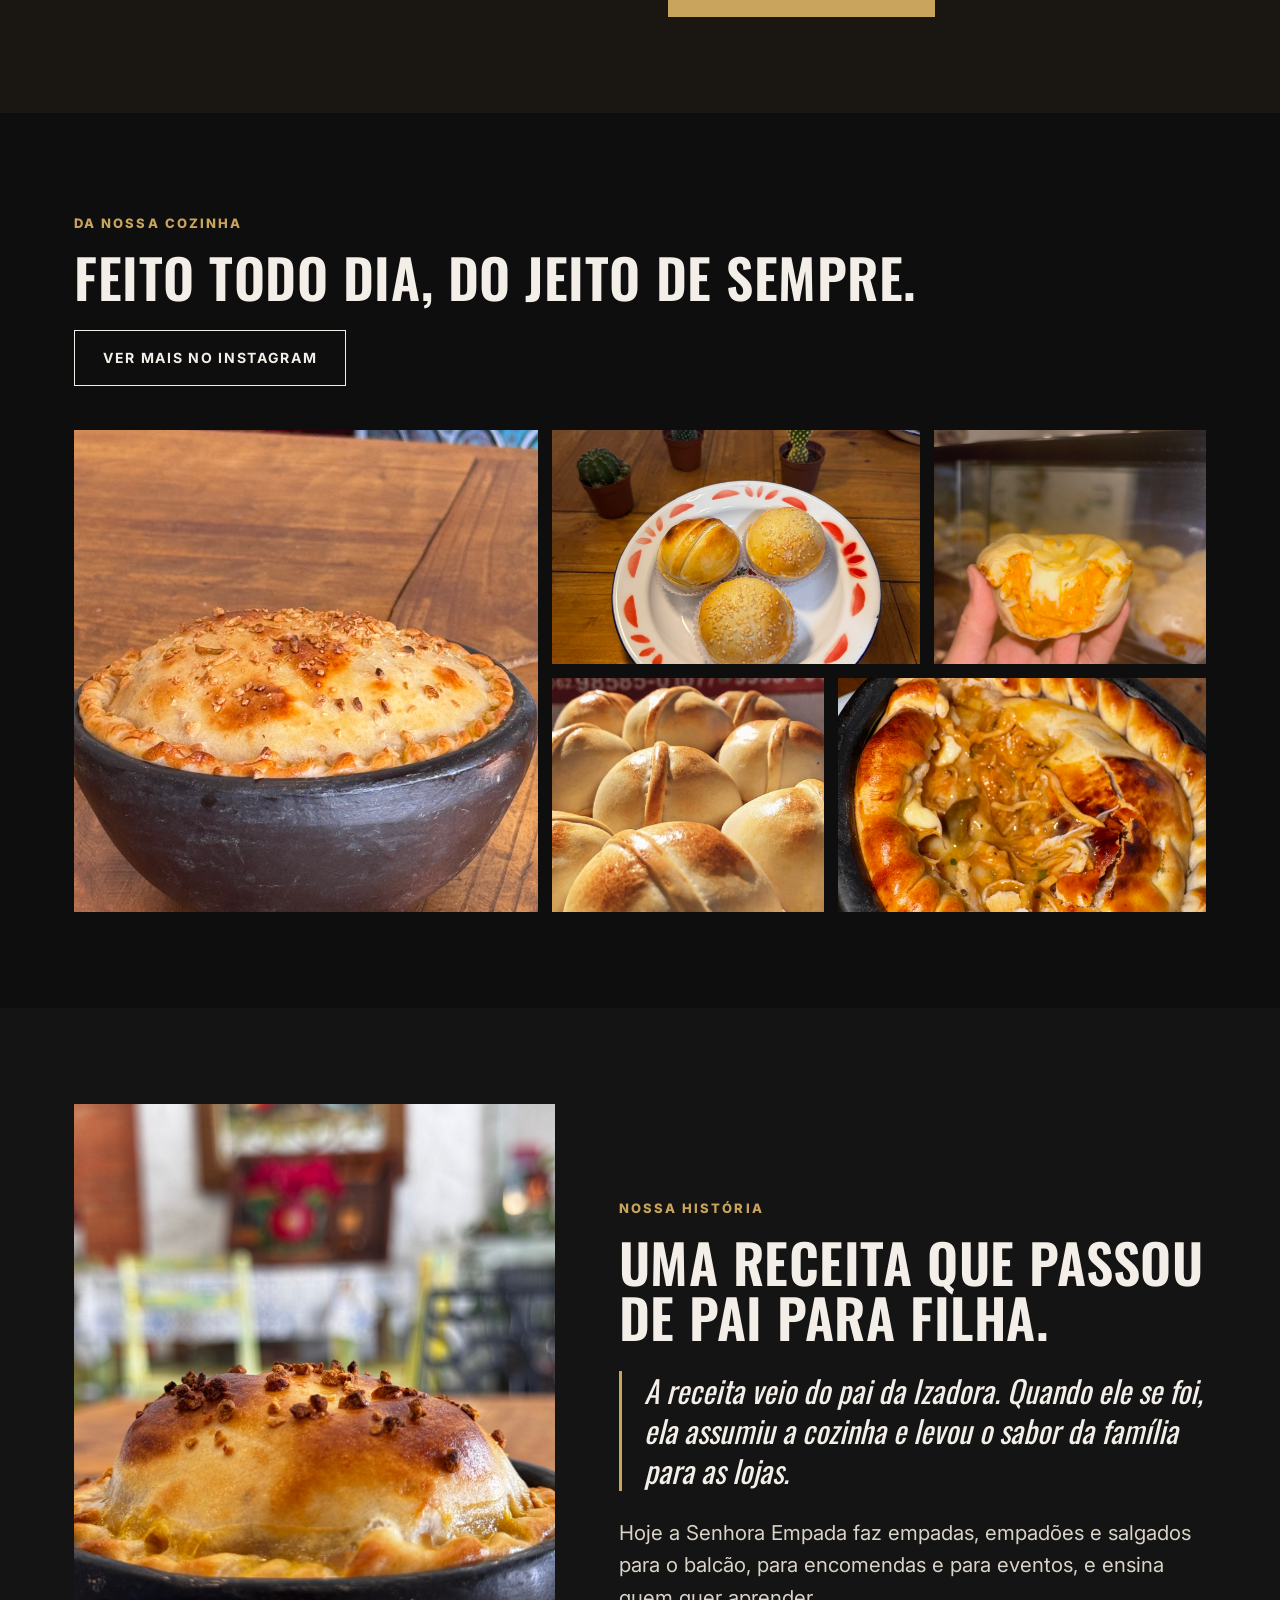
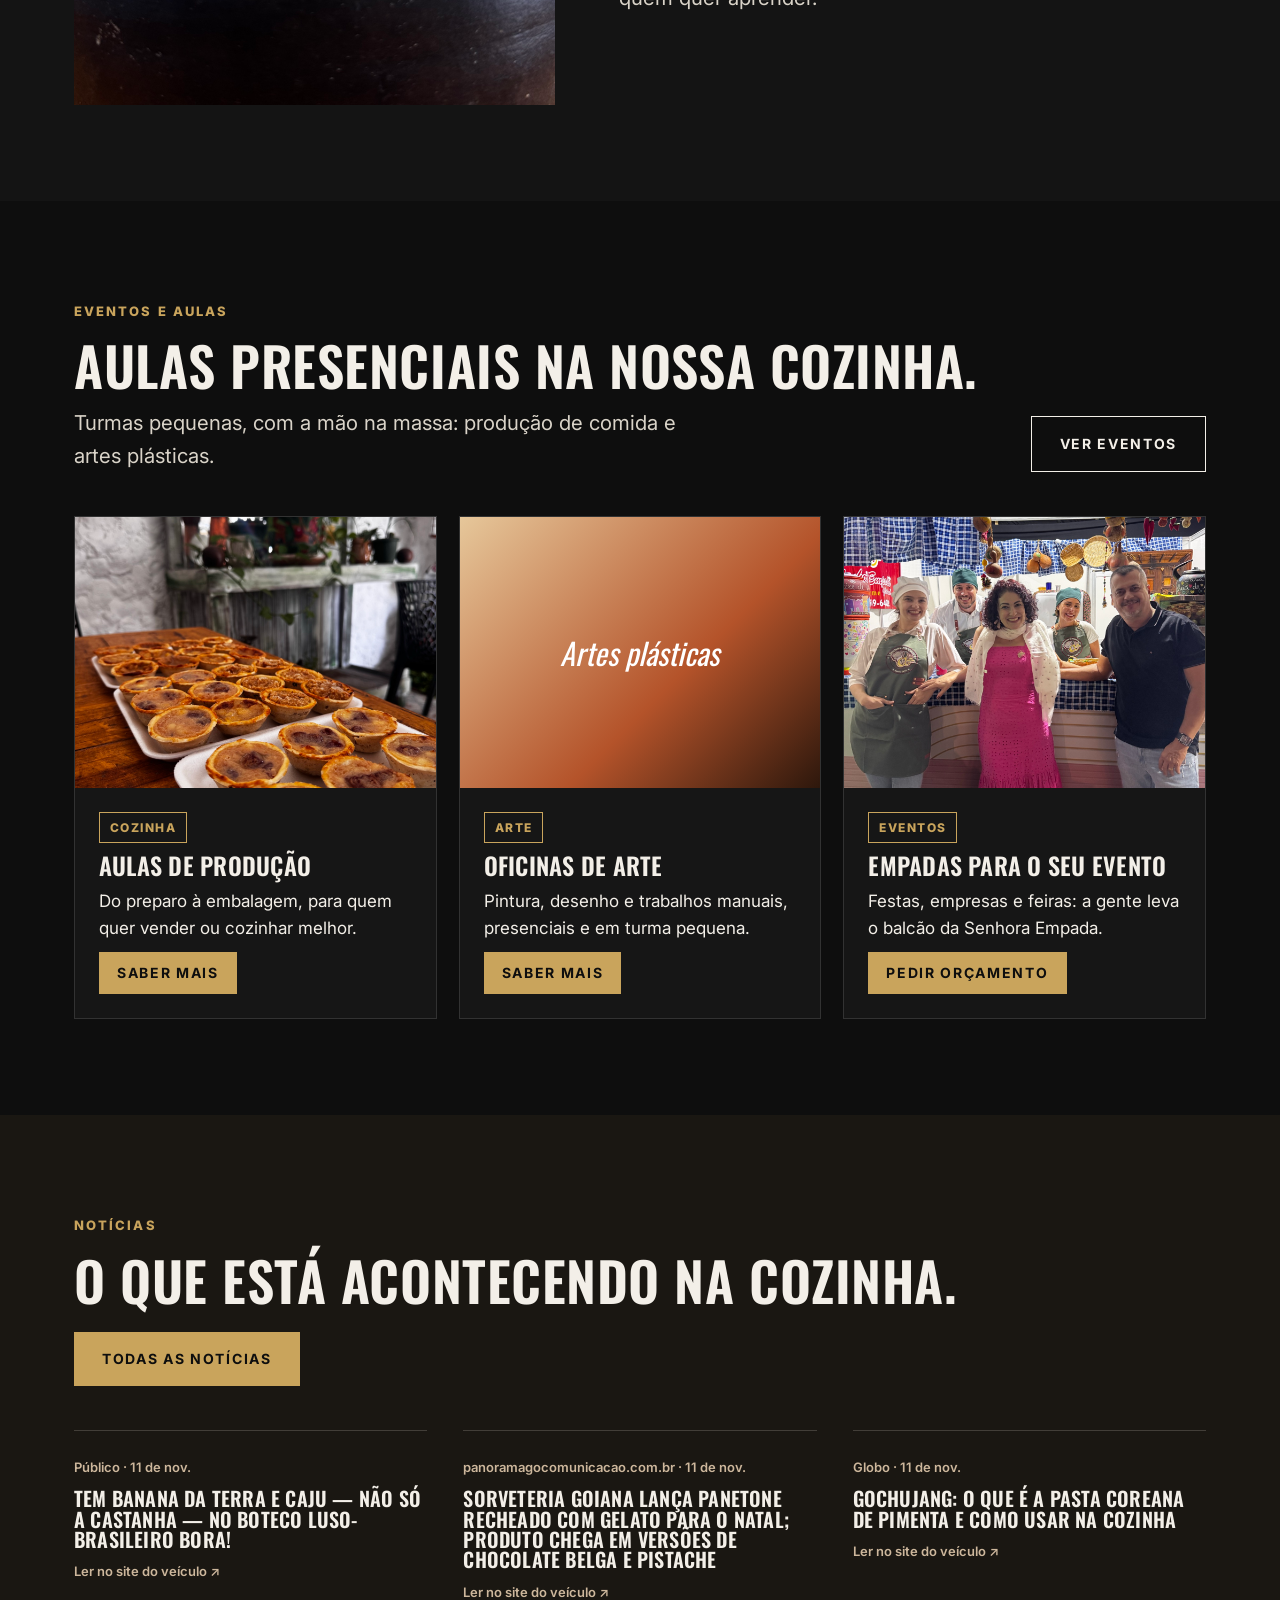
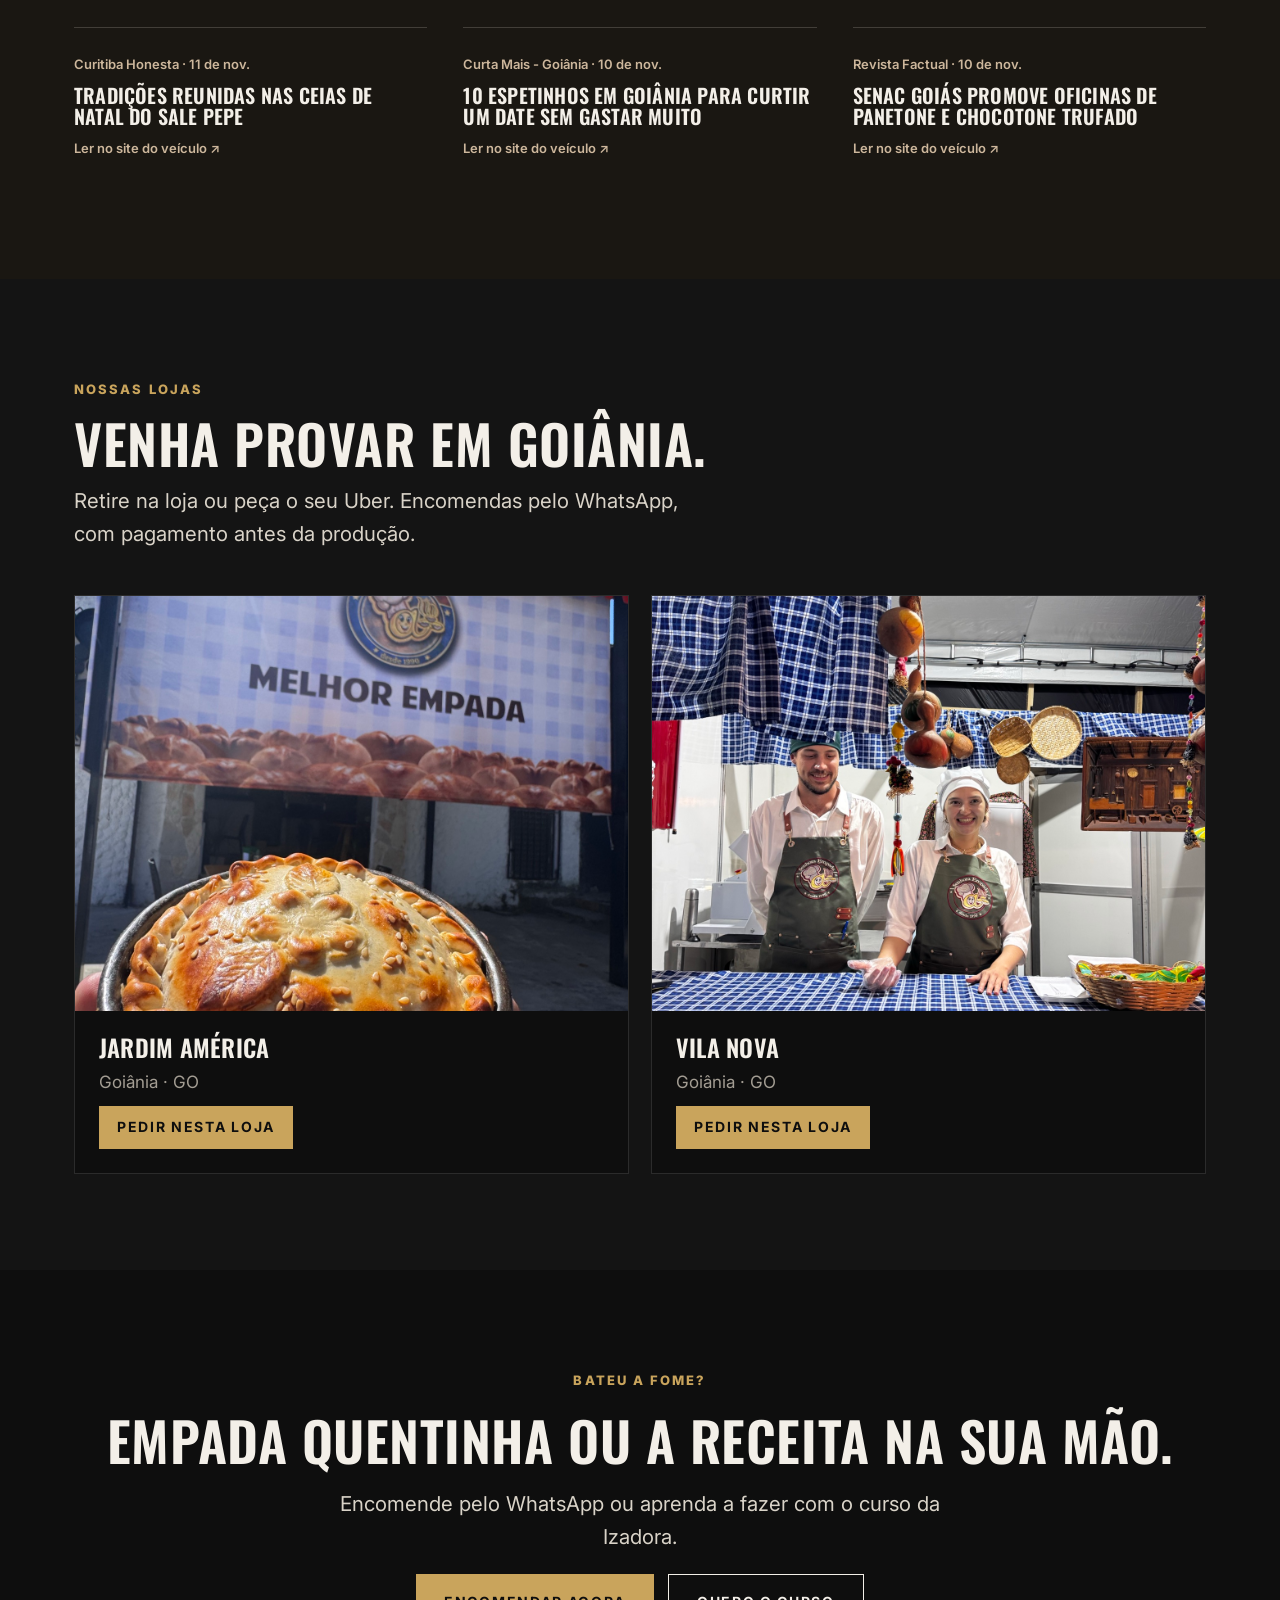
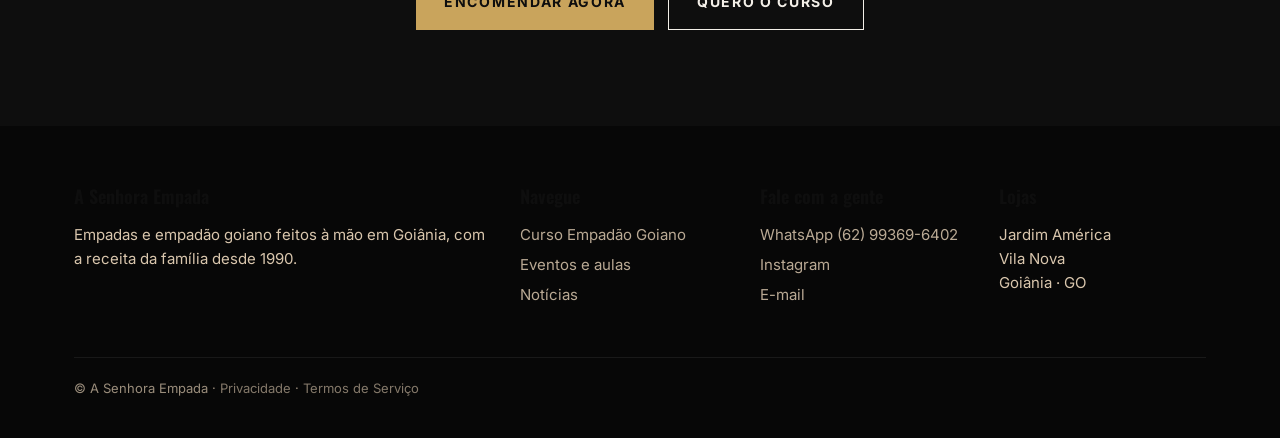
==== commit d8cf1345: "Prévia do site com a foto do Prato do Dia" ====
--- a/index.html
+++ b/index.html
@@ -7,7 +7,11 @@
 <meta name="description" content="Empadas e empadão goiano feitos à mão em Goiânia desde 1990. Encomendas, lojas, eventos e o curso em vídeo da Izadora.">
 <meta property="og:title" content="A Senhora Empada · Empadão goiano desde 1990">
 <meta property="og:description" content="Empadas e empadão goiano feitos à mão em Goiânia desde 1990. Encomendas, lojas, eventos e o curso em vídeo da Izadora.">
-<meta property="og:image" content="img/hero.jpg">
+<meta property="og:image" content="https://asenhoraempada.com/img/capa-site.jpg">
+<meta property="og:image:width" content="1200">
+<meta property="og:image:height" content="630">
+<meta property="og:url" content="https://asenhoraempada.com/">
+<meta name="twitter:card" content="summary_large_image">
 <meta name="theme-color" content="#0e0e0e">
 <link rel="icon" href="img/selo.jpg">
 <link rel="preconnect" href="https://fonts.googleapis.com"><link rel="preconnect" href="https://fonts.gstatic.com" crossorigin>
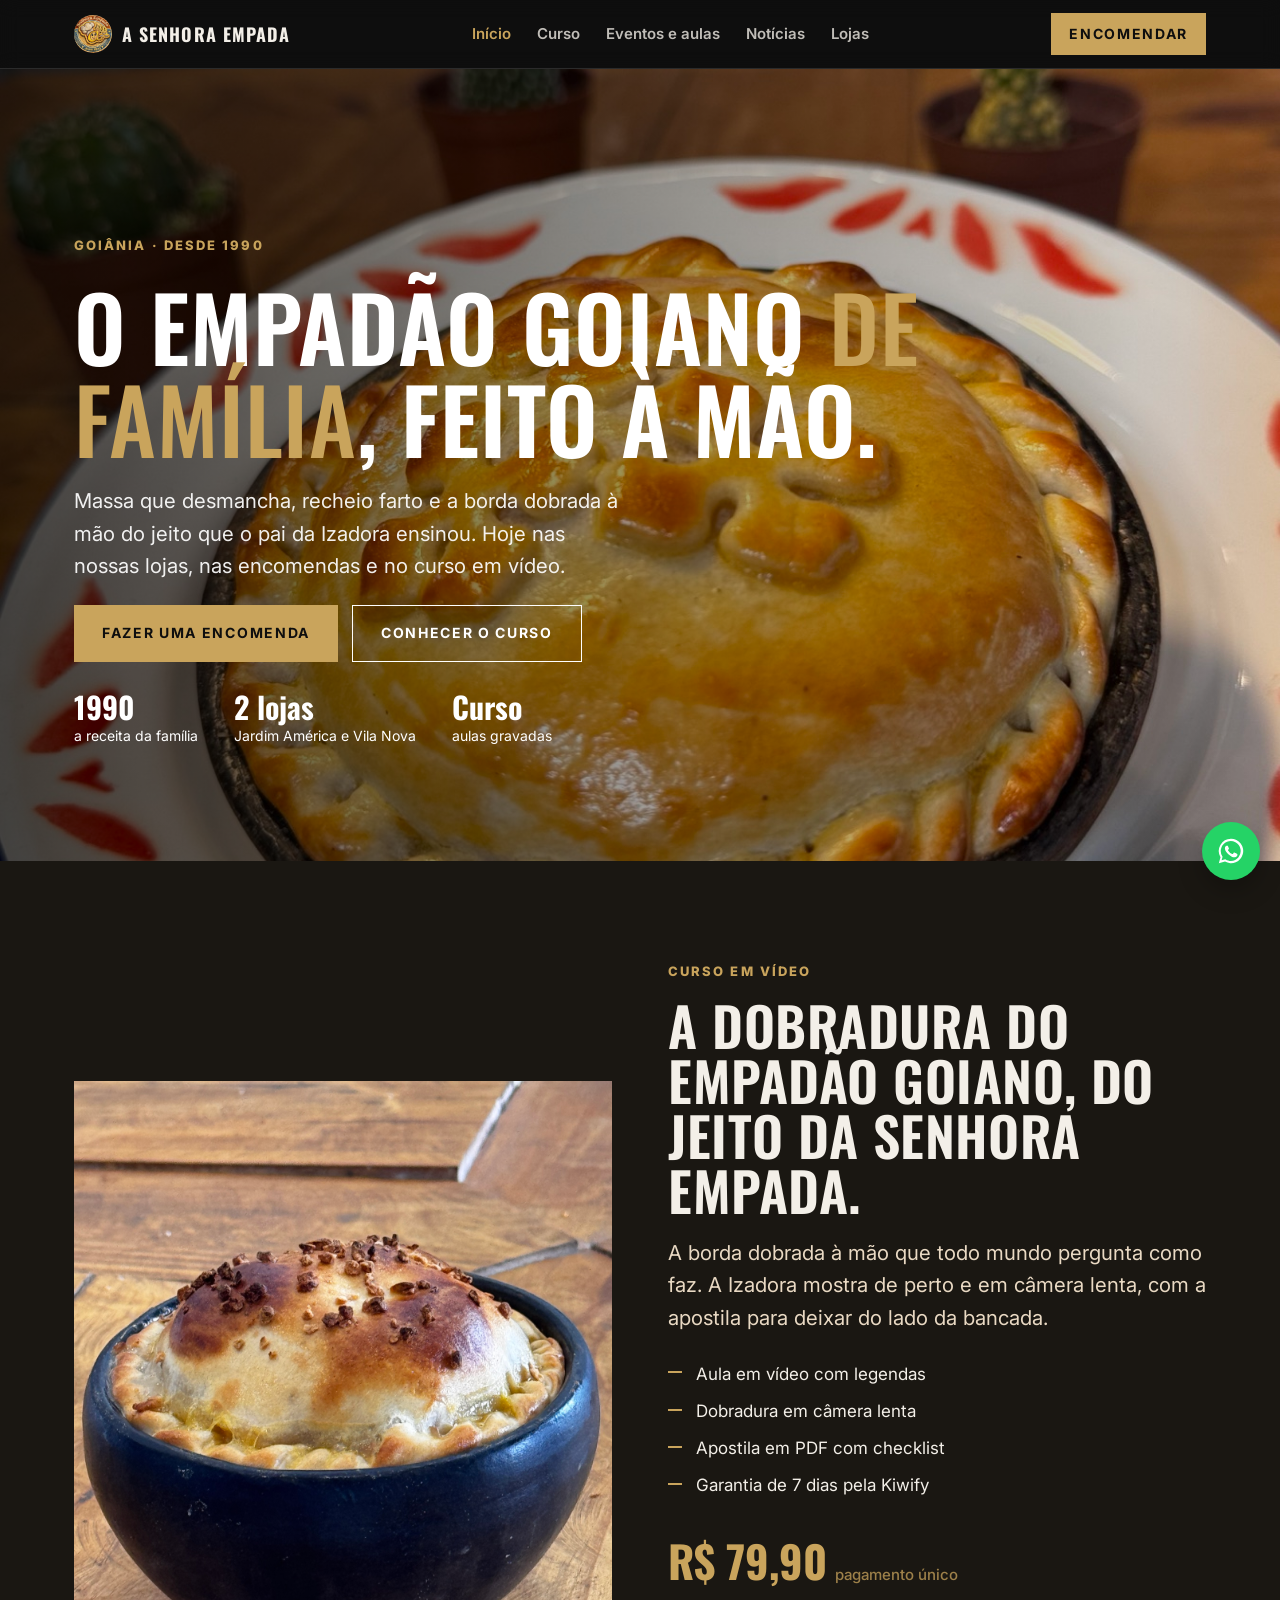
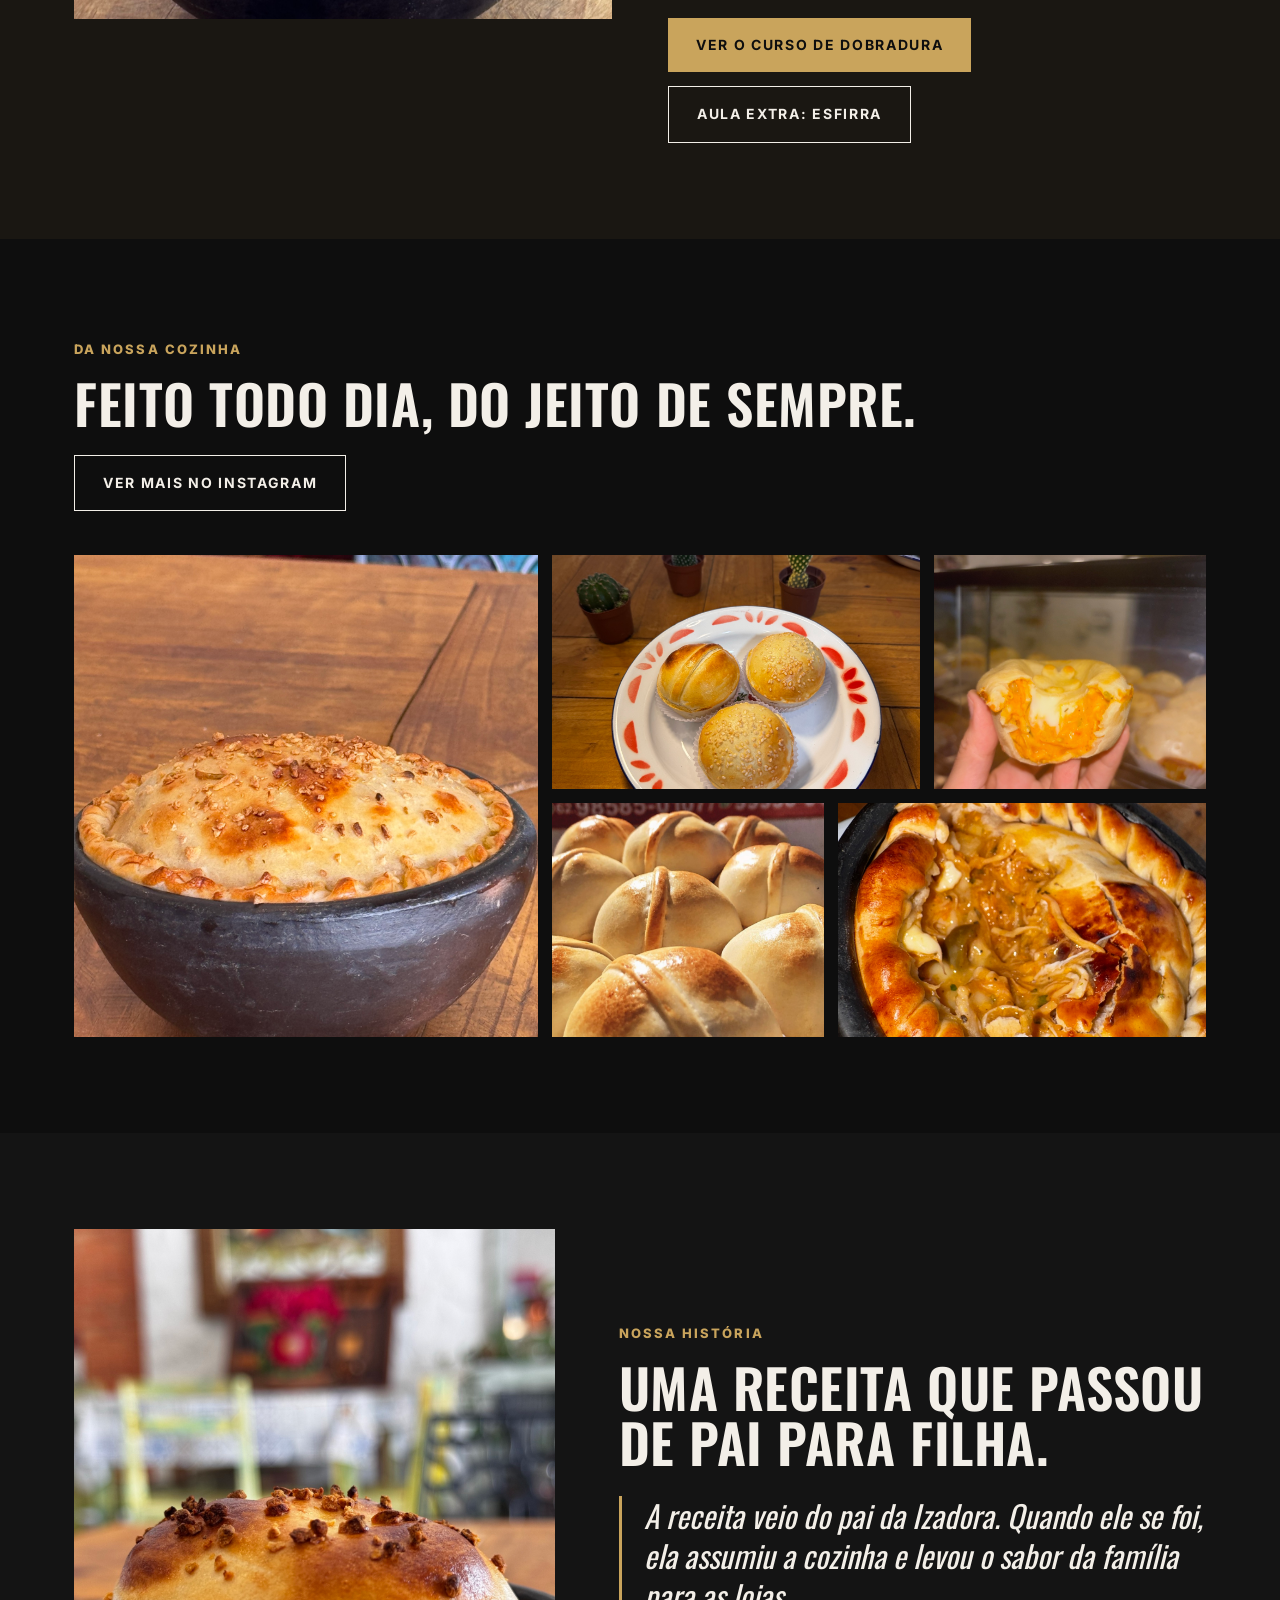
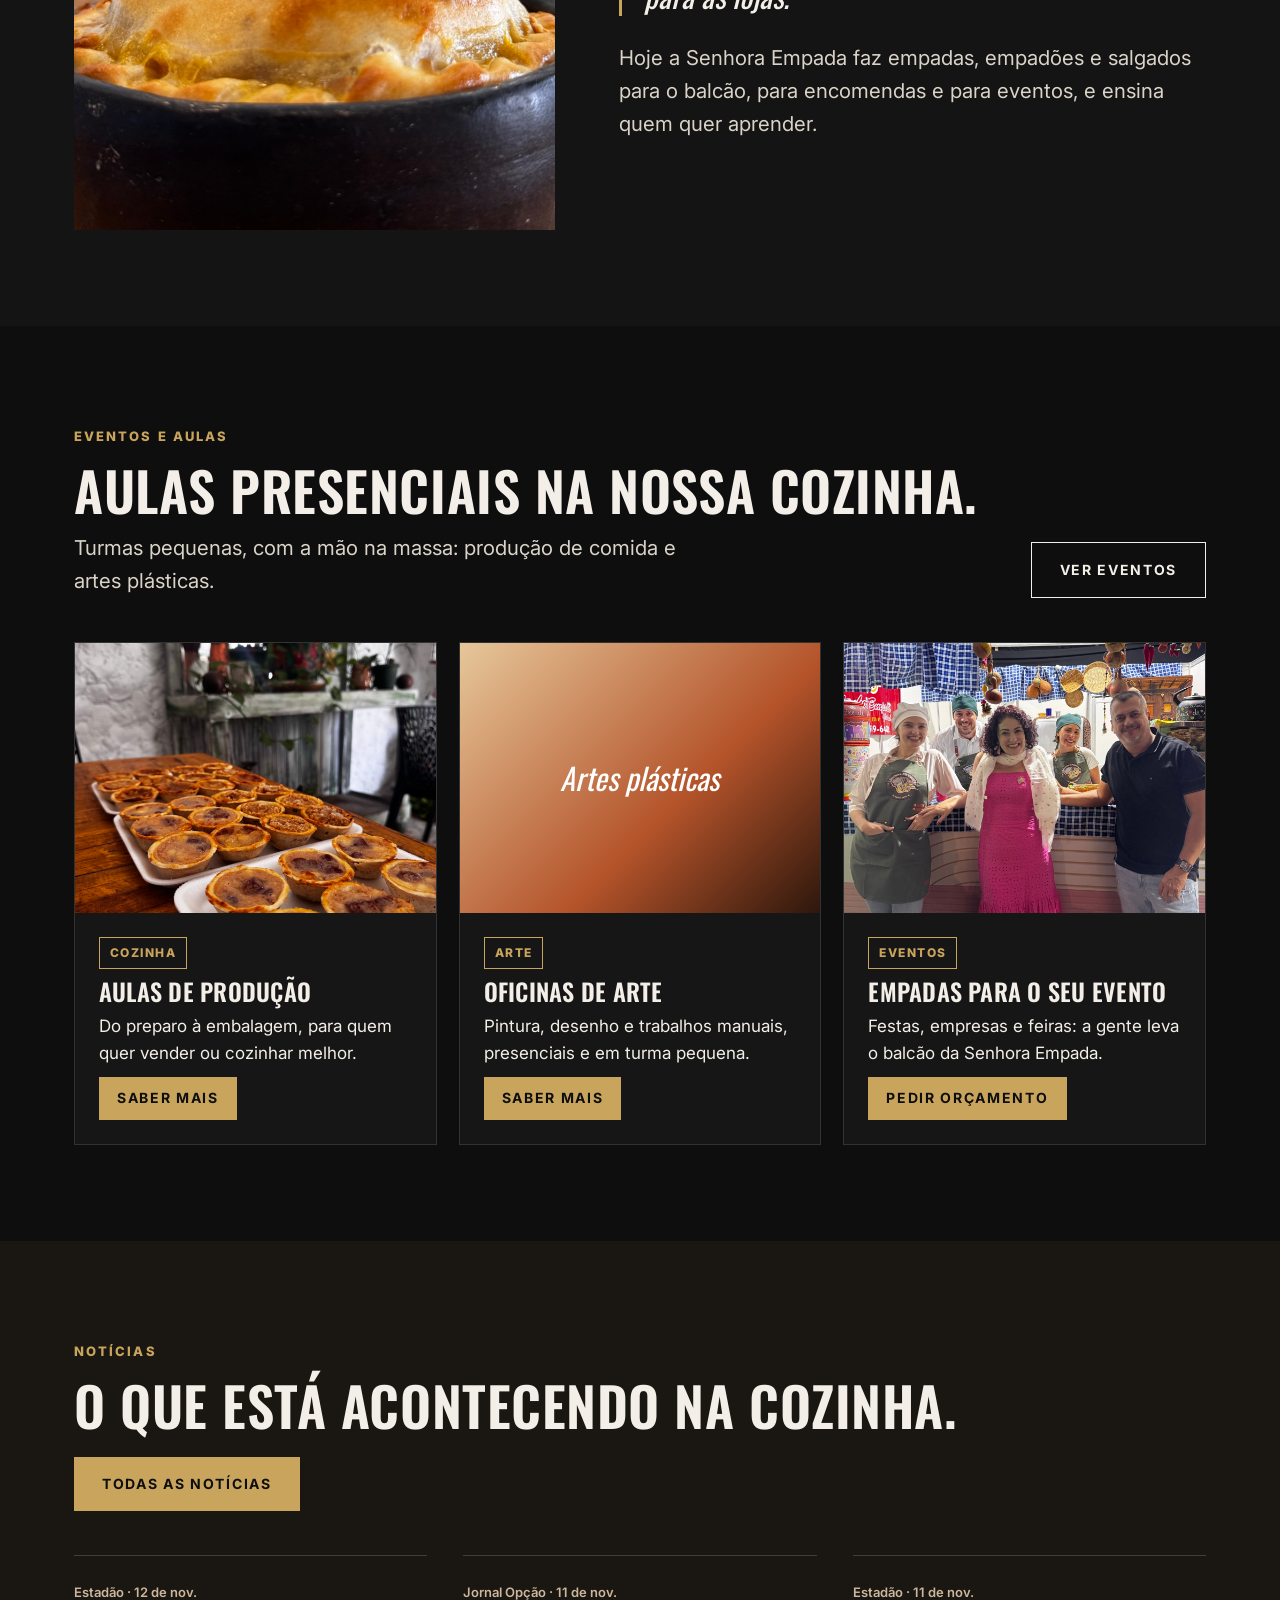
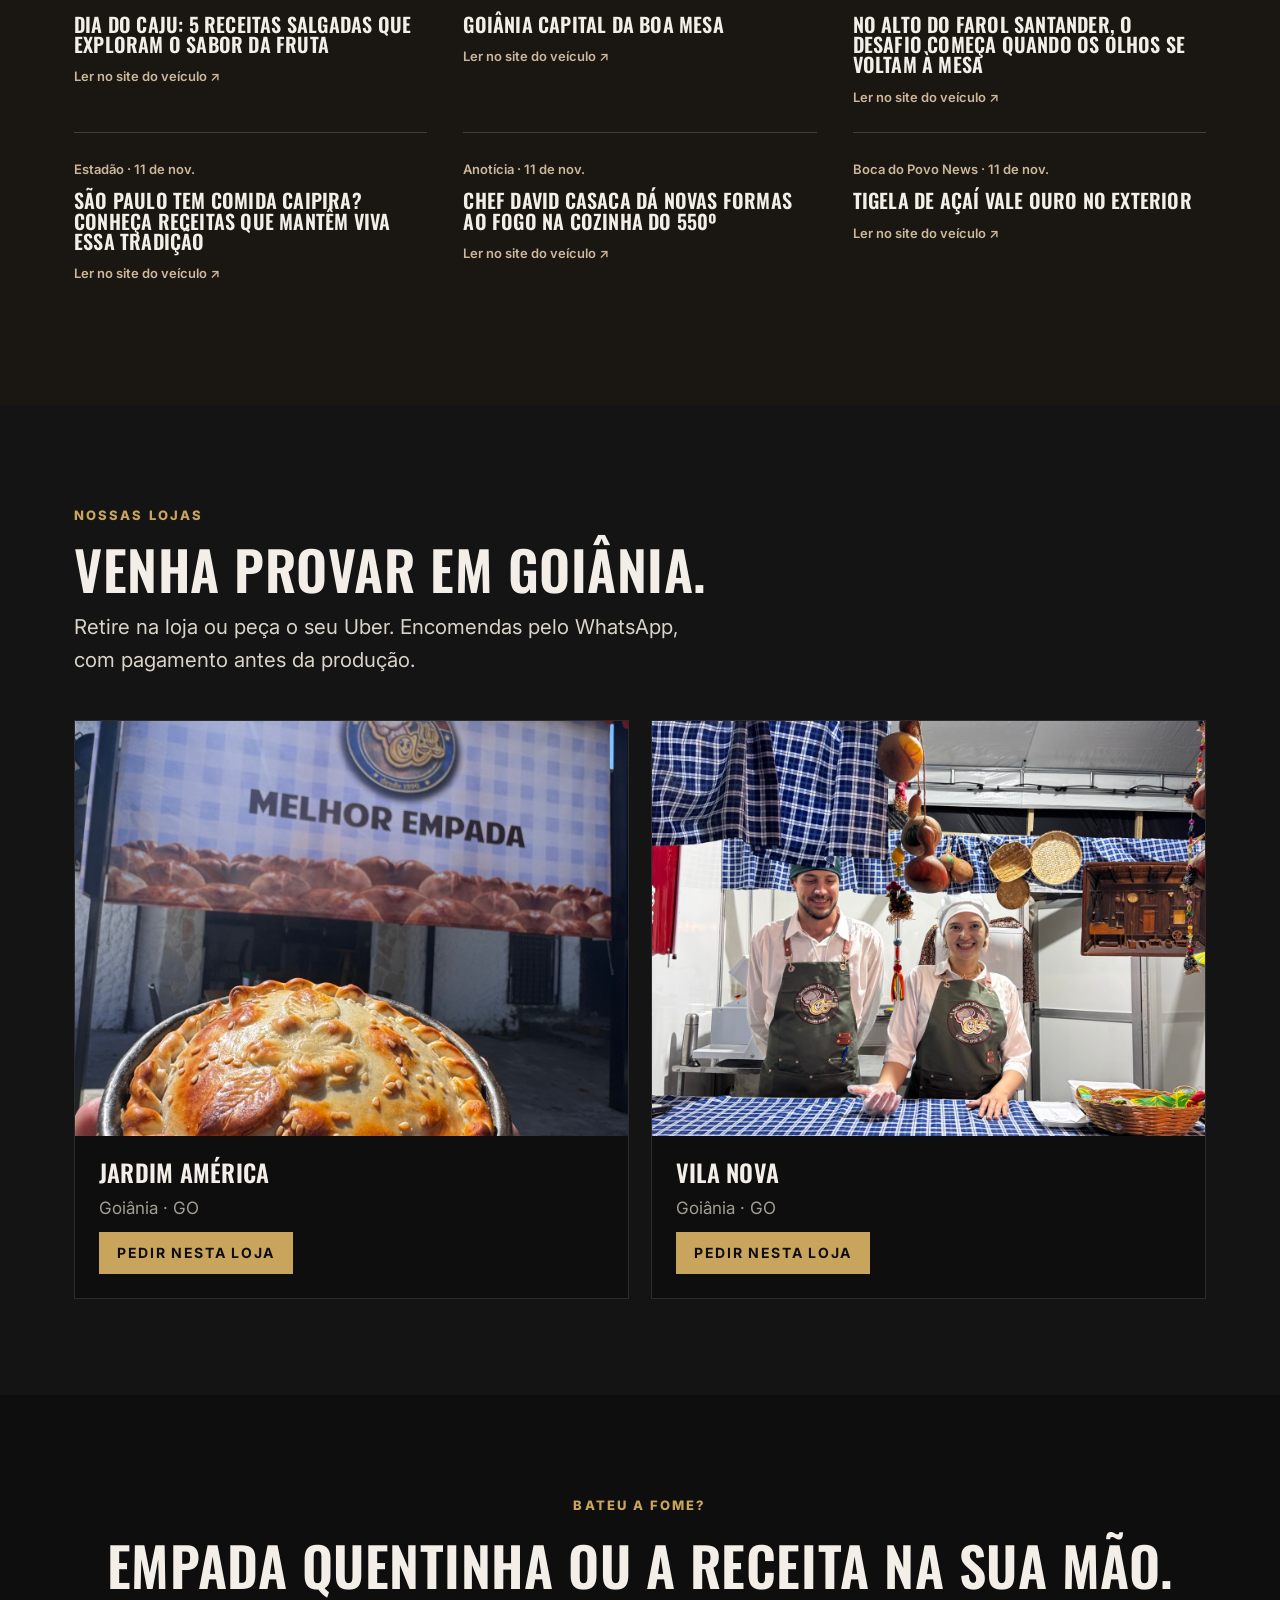
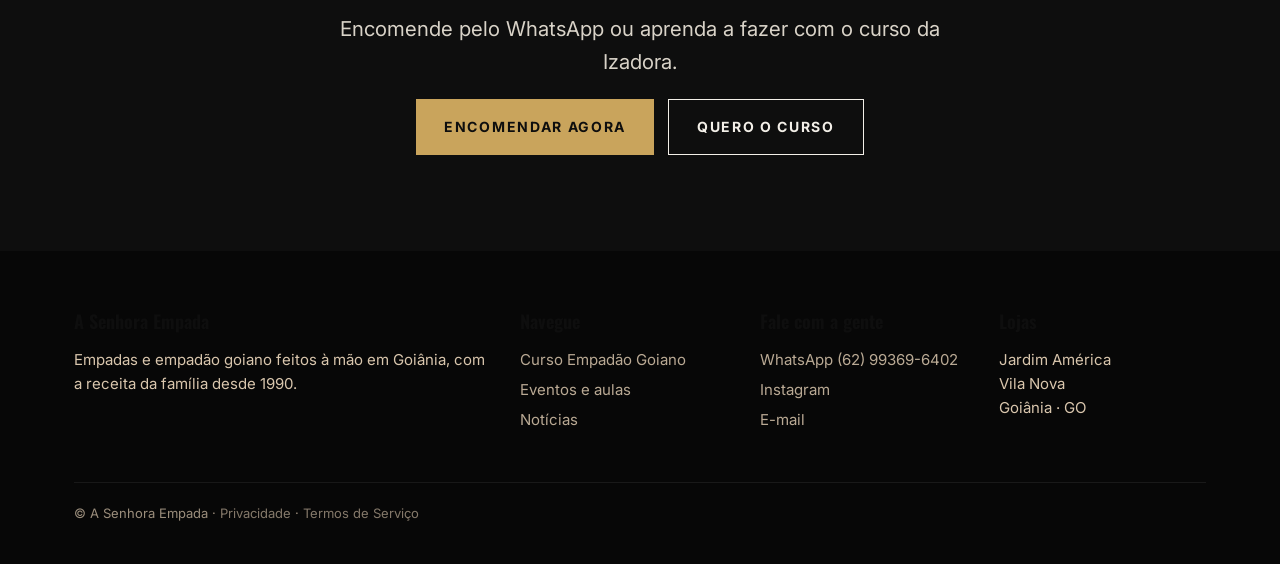
==== commit 9f194502: "Início: curso de dobradura e aula extra de esfirra" ====
--- a/index.html
+++ b/index.html
@@ -56,12 +56,13 @@
   <img src="img/panela.jpg" alt="Empadão goiano saindo do forno na panela">
   <div>
     <span class="sobretitulo" style="color:var(--ouro)">Curso em vídeo</span>
-    <h2 style="margin-top:14px">Aprenda o empadão da Senhora Empada na sua cozinha.</h2>
-    <p class="lead" style="margin-top:18px">A Izadora abre a cozinha e mostra a montagem do empadão, da massa ao forno, com a dobradura da borda em câmera lenta.</p>
+    <h2 style="margin-top:14px">A dobradura do empadão goiano, do jeito da Senhora Empada.</h2>
+    <p class="lead" style="margin-top:18px">A borda dobrada à mão que todo mundo pergunta como faz. A Izadora mostra de perto e em câmera lenta, com a apostila para deixar do lado da bancada.</p>
     <ul><li>Aula em vídeo com legendas</li><li>Dobradura em câmera lenta</li><li>Apostila em PDF com checklist</li><li>Garantia de 7 dias pela Kiwify</li></ul>
     <p class="preco">R$ 79,90<small>pagamento único</small></p>
     <div class="acoes" style="display:flex;gap:14px;flex-wrap:wrap;margin-top:22px">
-      <a class="botao" href="curso/">Ver o curso completo</a>
+      <a class="botao" href="curso/">Ver o curso de dobradura</a>
+      <a class="botao claro" href="curso/#esfirra">Aula extra: esfirra</a>
     </div>
   </div>
 </div></section>
